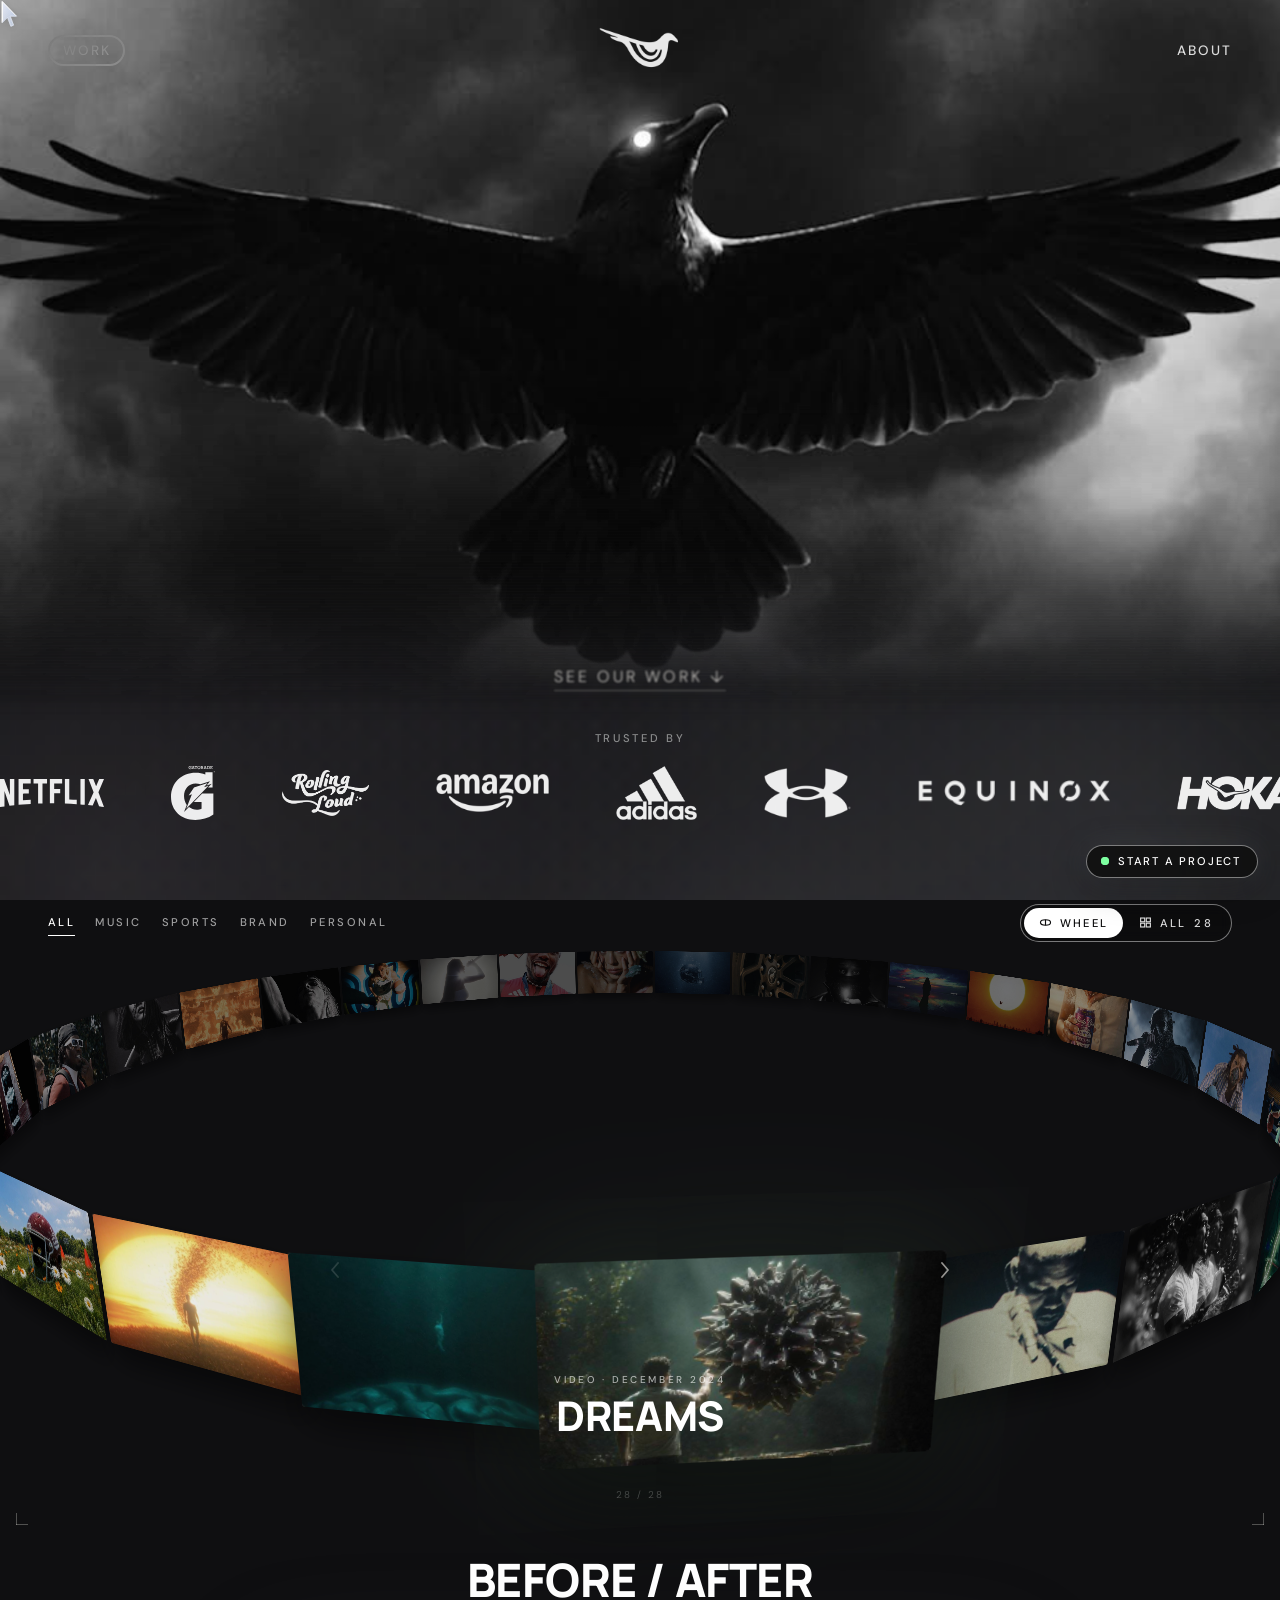
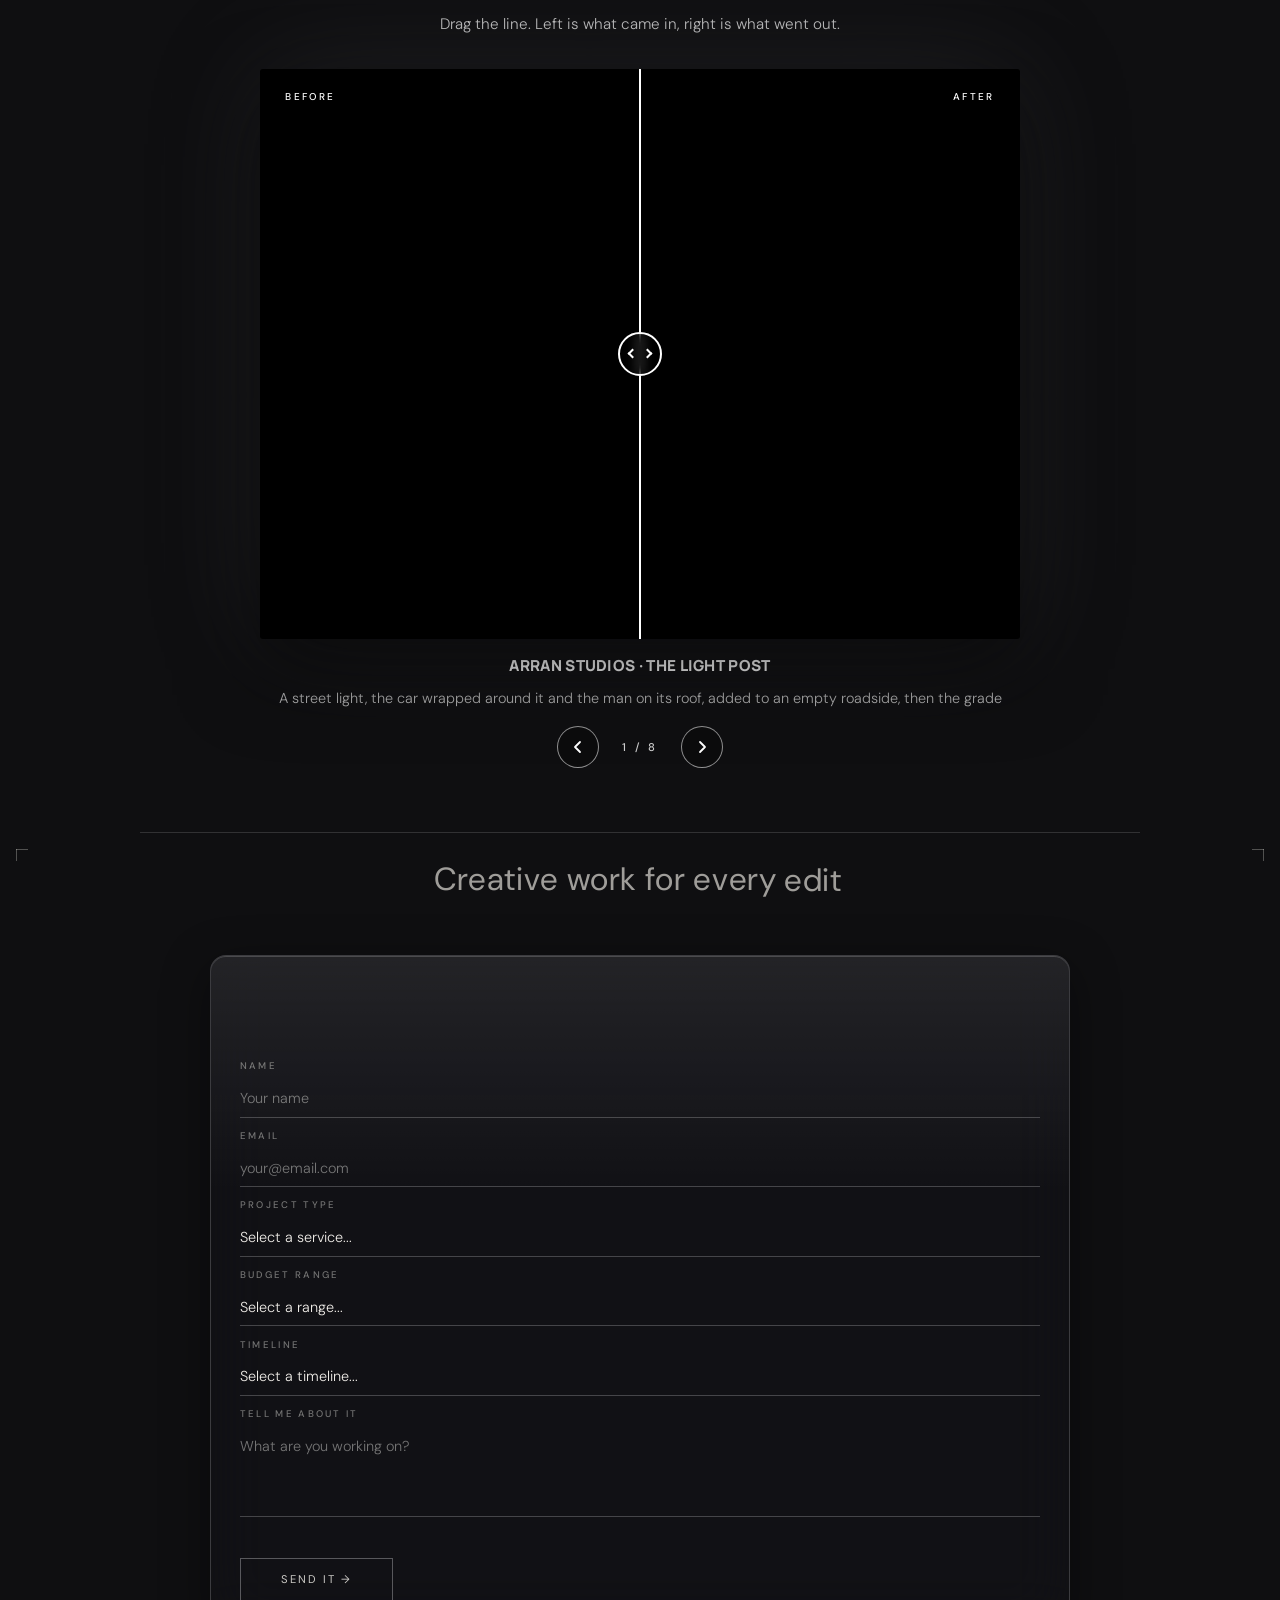
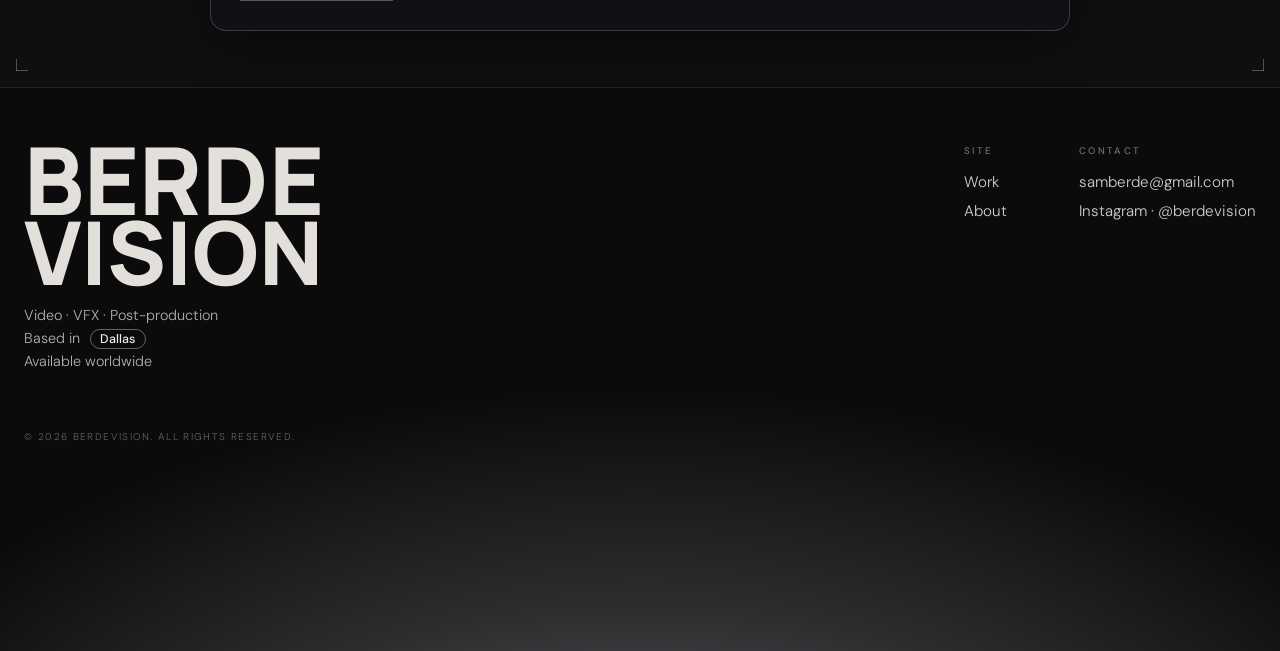
==== preview/index.html @ 1e1564f4 "Preview: wheel arrows only placed once the front film is at rest Co-Authored-By: Claude Fable 5.2 <n" ====
<!DOCTYPE html>
<html lang="en">
<head>
<meta name="robots" content="noindex, nofollow">
<meta charset="UTF-8">
<meta name="viewport" content="width=device-width, initial-scale=1.0, viewport-fit=cover">
<meta name="theme-color" content="#0f0f11">
<meta name="color-scheme" content="dark">
<title>Berdevision</title>
<meta name="description" content="Berdevision is a creative studio specializing in video, VFX, and post-production. Commercials, live events, and AI-driven creative — based in Dallas, available worldwide.">
<link rel="icon" type="image/png" href="favicon-v2.png">
<link rel="apple-touch-icon" href="favicon-v2.png">
<!-- Social share card -->
<meta property="og:type" content="website">
<meta property="og:title" content="Berdevision — Vision, Elevated.">
<meta property="og:description" content="Video, VFX, and post-production studio. Commercials, live events, and AI-driven creative.">
<meta property="og:url" content="https://samberde08.github.io/berdevision/">
<meta property="og:image" content="https://berdevision.com/preview/og-image-v2.jpg">
<meta name="twitter:card" content="summary_large_image">
<meta name="twitter:title" content="Berdevision — Vision, Elevated.">
<meta name="twitter:description" content="Video, VFX, and post-production studio.">
<meta name="twitter:image" content="https://berdevision.com/preview/og-image-v2.jpg">
<link href="https://fonts.googleapis.com/css2?family=Cormorant+Garamond:ital,wght@0,300;0,400;0,600;1,300;1,400;1,600&family=Cormorant:ital,wght@1,300;1,400&family=DM+Sans:wght@300;400;500&family=Bebas+Neue&family=Manrope:wght@600;700;800&display=swap" rel="stylesheet">
<style>
*, *::before, *::after { box-sizing: border-box; margin: 0; padding: 0; cursor: none !important; }
a, button, input, select, textarea, label, [role="button"], [tabindex] { cursor: none !important; }

:root {
  --ink: #eceae4;
  --paper: #0d0b08;
  --mid: #6a6a6a;
  --dim: rgba(12,12,12,0.1);
  --dim2: rgba(12,12,12,0.05);
  --glass-bg: rgba(255,255,255,0.45);
  --glass-border: rgba(255,255,255,0.7);
  --glass-blur: blur(20px) saturate(180%);
}

html { scroll-behavior: smooth; cursor: none !important; background: #eceae4; }
body { position: relative; }

body {
  background: transparent;
  color: var(--paper);
  font-family: 'DM Sans', sans-serif;
  font-weight: 300;
  cursor: none !important;
}

nav { overflow: hidden; }
.reel-wrap { overflow: hidden; }
#contact, #contact-about { overflow: hidden; }
.about-page { overflow: hidden; }
footer { overflow: hidden; }
#bg-canvas {
  position: absolute;
  top: 0; left: 0;
  width: 100%; height: auto;
  min-height: 100%;
  z-index: 0;
  pointer-events: none;
  object-fit: cover;
  object-position: center top;
  opacity: 0.22;
}


nav, .reel-wrap, .slogan-wrap, #work, #about, #contact, #contact-about, footer {
  position: relative;
  z-index: 1;
}

/* SHINY GLASS GLOSS
   A bright, visible specular highlight that moves with scroll + mouse */
.gloss {
  position: relative;
  isolation: isolate;
}
.gloss::after {
  content: '';
  position: absolute;
  inset: 0;
  background: radial-gradient(
    ellipse 55% 40% at var(--gloss-x, 30%) var(--gloss-y, 0%),
    rgba(255,255,255,0.55) 0%,
    rgba(255,255,255,0.2) 30%,
    rgba(255,255,255,0) 65%
  );
  pointer-events: none;
  z-index: 4;
  border-radius: inherit;
}

/* Sharp top-edge specular on all glass panels */
.glass-shine {
  position: relative;
  overflow: hidden;
}
.glass-shine::before {
  content: '';
  position: absolute;
  top: 0; left: -100%; right: -100%;
  height: 2px;
  background: linear-gradient(
    90deg,
    transparent 0%,
    rgba(255,255,255,0.9) var(--shine-x, 30%),
    rgba(255,255,255,1) calc(var(--shine-x, 30%) + 8%),
    rgba(255,255,255,0.9) calc(var(--shine-x, 30%) + 16%),
    transparent 100%
  );
  pointer-events: none;
  z-index: 5;
  transition: background 0.05s;
}


   Creates a bright specular highlight at the top of any glass element,
   simulating light catching the surface */
.glass-reflect {
  position: relative;
  overflow: hidden;
}
.glass-reflect::before {
  content: '';
  position: absolute;
  top: 0; left: 0; right: 0;
  height: 40%;
  background: linear-gradient(
    to bottom,
    rgba(255,255,255,0.22) 0%,
    rgba(255,255,255,0.06) 60%,
    rgba(255,255,255,0) 100%
  );
  pointer-events: none;
  z-index: 2;
}
.glass-reflect::after {
  content: '';
  position: absolute;
  top: 0; left: 0; right: 0;
  height: 1px;
  background: rgba(255,255,255,0.9);
  pointer-events: none;
  z-index: 3;
}


/* GLASS ARROW CURSOR */
#glassCursor {
  position: fixed;
  top: 0; left: 0;
  pointer-events: none;
  z-index: 99999;
  will-change: transform;
  transition: opacity 0s;
}
#glassCursor svg {
  transition: transform 0.15s cubic-bezier(0.23,1,0.32,1);
}
#glassCursor.hovered svg {
  transform: scale(1.15);
}

/* FILM GRAIN */
.grain {
  position: fixed;
  inset: 0;
  width: 100%; height: 100%;
  pointer-events: none;
  z-index: 99997;
  opacity: 0.035;
  animation: grain 0.8s steps(1) infinite;
}
@keyframes grain {
  0%   { transform: translate(0, 0); }
  10%  { transform: translate(-2%, -3%); }
  20%  { transform: translate(3%, 1%); }
  30%  { transform: translate(-1%, 4%); }
  40%  { transform: translate(4%, -2%); }
  50%  { transform: translate(-3%, 3%); }
  60%  { transform: translate(2%, -4%); }
  70%  { transform: translate(-4%, 1%); }
  80%  { transform: translate(3%, 3%); }
  90%  { transform: translate(-2%, -1%); }
  100% { transform: translate(1%, 4%); }
}

/* CROP MARKS */
.crop-mark {
  position: absolute;
  width: 12px; height: 12px;
  pointer-events: none;
  z-index: 10;
}
.crop-mark::before, .crop-mark::after {
  content: '';
  position: absolute;
  background: rgba(12,12,12,0.2);
}
.crop-mark::before { width: 1px; height: 100%; left: 0; top: 0; }
.crop-mark::after { width: 100%; height: 1px; left: 0; top: 0; }
.crop-mark.tl { top: 1rem; left: 1rem; }
.crop-mark.tr { top: 1rem; right: 1rem; transform: scaleX(-1); }
.crop-mark.bl { bottom: 1rem; left: 1rem; transform: scaleY(-1); }
.crop-mark.br { bottom: 1rem; right: 1rem; transform: scale(-1); }

/* NAV */
nav {
  position: fixed;
  top: 0; left: 0; right: 0;
  z-index: 100;
  display: flex;
  justify-content: space-between;
  align-items: center;
  padding: 0.8rem 3rem;
  padding-top: calc(0.8rem + env(safe-area-inset-top, 0px));
  background: transparent;
}
/* progressive frost under the floating nav: content blurs as it nears the top */
.top-frost {
  position: fixed;
  top: 0; left: 0; right: 0;
  height: calc(210px + env(safe-area-inset-top, 0px));
  z-index: 90;
  pointer-events: none;
  backdrop-filter: blur(7px);
  -webkit-backdrop-filter: blur(7px);
  -webkit-mask-image: linear-gradient(to bottom, black 0%, rgba(0,0,0,0.6) 28%, transparent 52%);
  mask-image: linear-gradient(to bottom, black 0%, rgba(0,0,0,0.6) 28%, transparent 52%);
  opacity: 0;
}
/* progressive blur steps: each weaker layer takes over where the last fades,
   so the frost terminates at a near-invisible blur instead of a hard seam */
.top-frost::before,
.top-frost::after {
  content: '';
  position: absolute;
  inset: 0;
  pointer-events: none;
}
.top-frost::before {
  backdrop-filter: blur(3.5px);
  -webkit-backdrop-filter: blur(3.5px);
  -webkit-mask-image: linear-gradient(to bottom, transparent 22%, black 42%, rgba(0,0,0,0.6) 58%, transparent 78%);
  mask-image: linear-gradient(to bottom, transparent 22%, black 42%, rgba(0,0,0,0.6) 58%, transparent 78%);
}
.top-frost::after {
  backdrop-filter: blur(1.5px);
  -webkit-backdrop-filter: blur(1.5px);
  -webkit-mask-image: linear-gradient(to bottom, transparent 55%, black 74%, rgba(0,0,0,0.4) 88%, transparent 100%);
  mask-image: linear-gradient(to bottom, transparent 55%, black 74%, rgba(0,0,0,0.4) 88%, transparent 100%);
}
/* floating nav in difference mode: always the opposite of what's beneath */
nav { mix-blend-mode: difference; }
nav .nav-links a { color: #fff; }
nav .nav-links a:hover { color: rgba(255,255,255,0.65); }
nav .nav-links a.nav-active { color: #fff; border-color: rgba(255,255,255,0.85); }
nav .nav-logo-img { filter: invert(1) !important; }
.nav-logo {
  display: flex;
  align-items: center;
  text-decoration: none;
  position: relative;
  z-index: 1;
}
.nav-logo-img {
  width: 110px;
  height: auto;
  display: block;
  opacity: 1;
  mix-blend-mode: normal;
  filter: none;
  transition: opacity 0.2s;
}
.nav-logo:hover .nav-logo-img {
  opacity: 0.7;
  filter: none;
}
.nav-links {
  display: flex; gap: 2.5rem; list-style: none;
}
.nav-links a {
  font-size: 0.85rem;
  font-weight: 500;
  letter-spacing: 0.14em;
  text-transform: uppercase;
  color: rgba(12,12,12,1);
  text-decoration: none;
  transition: color 0.2s;
}
.nav-links a:hover { color: rgba(12,12,12,0.6); }

/* REEL — always dark, it's a video player */
.reel-wrap {
  position: relative;
  width: 100%;
  aspect-ratio: 16 / 9;
  background: transparent;
  overflow: hidden;
}
/* the footage itself dissolves at its bottom edge — no black band */
.reel-video { pointer-events: none; }
.reel-video::-webkit-media-controls,
.reel-video::-webkit-media-controls-start-playback-button {
  display: none !important;
  -webkit-appearance: none;
}
.reel-vimeo,
.reel-video,
.reel-placeholder {
  -webkit-mask-image: linear-gradient(to bottom, black 0%, black 74%, transparent 100%);
  mask-image: linear-gradient(to bottom, black 0%, black 74%, transparent 100%);
}
.reel-placeholder {
  position: absolute; inset: 0;
  background: #0a0a0a;
  display: flex; align-items: center; justify-content: center;
}
.reel-placeholder::before {
  content: '';
  position: absolute; inset: 0;
  background: repeating-linear-gradient(
    0deg, transparent, transparent 2px,
    rgba(255,255,255,0.018) 2px, rgba(255,255,255,0.018) 3px
  );
  pointer-events: none;
}
.reel-inner {
  display: none; /* wordmark occupies the reel center now */
}
.reel-icon {
  width: 68px; height: 68px;
  border: 1px solid rgba(240,237,232,0.2);
  border-radius: 50%;
  display: flex; align-items: center; justify-content: center;
  animation: breathe 3s ease-in-out infinite;
}
@keyframes breathe {
  0%, 100% { transform: scale(1); border-color: rgba(240,237,232,0.15); }
  50% { transform: scale(1.06); border-color: rgba(240,237,232,0.5); }
}
.reel-hint {
  font-size: 0.65rem;
  letter-spacing: 0.22em;
  text-transform: uppercase;
  color: rgba(240,237,232,0.25);
}
.reel-video {
  position: absolute; inset: 0;
  width: 100%; height: 100%;
  object-fit: cover; display: block;
}
.reel-vimeo {
  position: absolute; inset: 0;
  width: 100%; height: 100%;
  overflow: hidden;
  pointer-events: none;
}
.reel-vimeo iframe {
  position: absolute;
  top: 50%; left: 50%;
  width: 100%; height: 100%;
  transform: translate(-50%, -50%);
  border: none;
}
.reel-bar {
  position: absolute;
  bottom: 0; left: 0; right: 0;
  padding: 2rem 3rem;
  background: none;
  display: flex;
  justify-content: space-between;
  align-items: flex-end;
  z-index: 3;
}
.reel-name {
  font-family: 'Bebas Neue', sans-serif;
  font-size: 3rem;
  letter-spacing: 0.08em;
  line-height: 1;
  color: #f0ede8;
}
.reel-tagline {
  font-size: 0.65rem;
  letter-spacing: 0.18em;
  text-transform: uppercase;
  color: rgba(240,237,232,0.45);
  margin-top: 0.4rem;
}
.reel-center {
  position: absolute;
  inset: 0;
  z-index: 3;
  display: flex;
  flex-direction: column;
  align-items: center;
  justify-content: center;
  gap: 1.2rem;
  text-align: center;
  pointer-events: none;
  padding: 0 1rem;
}
.reel-wordmark {
  font-family: 'Manrope', sans-serif;
  font-weight: 800;
  text-transform: uppercase;
  font-size: clamp(3.2rem, 9.5vw, 8rem);
  letter-spacing: 0.04em;
  line-height: 1;
  color: #f0ede8;
  text-shadow: 0 2px 32px rgba(0,0,0,0.35);
  transform: scaleY(1.12);
  transform-origin: 50% 100%;
}
.reel-slogan {
  font-family: 'DM Sans', sans-serif;
  font-weight: 400;
  text-transform: uppercase;
  font-size: clamp(1.05rem, 1.9vw, 1.6rem);
  letter-spacing: 0.3em;
  line-height: 1;
  color: rgba(244,242,238,0.97);
  text-shadow: 0 1px 3px rgba(0,0,0,0.4);
}
.reel-cta {
  position: absolute;
  left: 0; right: 0;
  bottom: 1.8rem;
  z-index: 4;
  display: flex;
  justify-content: center;
  mix-blend-mode: difference;
}
.btn-reel {
  display: inline-block;
  font-size: 1rem;
  letter-spacing: 0.2em;
  text-transform: uppercase;
  color: #f0ede8;
  text-decoration: none;
  border-bottom: 1px solid rgba(240,237,232,0.4);
  padding-bottom: 3px;
  transition: border-color 0.2s, opacity 0.2s;
  opacity: 0.7;
}
.btn-reel:hover { opacity: 1; border-color: #f0ede8; }
.reel-mute {
  background: transparent;
  border: 1px solid rgba(240,237,232,0.2);
  color: rgba(240,237,232,0.45);
  font-size: 0.62rem;
  letter-spacing: 0.14em;
  text-transform: uppercase;
  font-family: 'DM Sans', sans-serif;
  padding: 0.4rem 0.9rem;
  cursor: none;
  transition: all 0.2s;
  display: none;
}
.reel-mute:hover { color: #f0ede8; border-color: rgba(240,237,232,0.6); }
.reel-mute.visible { display: block; }



/* SLOGAN */
.slogan-wrap {
  padding: 4rem 3rem 2rem;
  position: relative;
}
.slogan-location {
  margin-top: 1.2rem;
  font-size: 0.72rem;
  letter-spacing: 0.2em;
  text-transform: uppercase;
  color: rgba(12,12,12,0.35);
  display: flex;
  align-items: center;
  gap: 0.8rem;
}
.slogan-location::before {
  content: '';
  display: block;
  width: 24px; height: 1px;
  background: rgba(12,12,12,0.2);
}

/* LETTER LIFT */
.slogan-headline {
  font-family: 'Bebas Neue', sans-serif;
  font-size: clamp(3.5rem, 7vw, 6rem);
  letter-spacing: 0.04em;
  line-height: 1;
  color: var(--paper);
  margin-bottom: 1.2rem;
  perspective: 600px;
  transform-style: preserve-3d;
  display: block;
}
.slogan-headline .letter {
  display: inline-block;
  transition: transform 0.15s cubic-bezier(0.23,1,0.32,1), color 0.15s;
  transform-origin: center bottom;
  will-change: transform;
}
.slogan-headline .letter.space {
  display: inline-block;
  width: 0.3em;
}
.slogan-sub {
  font-size: clamp(1.4rem, 2.5vw, 2rem);
  font-family: 'DM Sans', sans-serif;
  font-weight: 400;
  font-style: normal;
  letter-spacing: 0.02em;
  color: rgba(12,12,12,0.5);
  line-height: 1.4;
}
.slogan-static { white-space: nowrap; }
.slogan-cycling-wrap {
  display: inline-block;
  overflow: hidden;
  position: relative;
  vertical-align: middle;
  min-width: 7ch;
  transition: min-width 0.3s ease;
  height: 1em;
  margin-bottom: 0.18em;
}
.slogan-word {
  display: block;
  position: absolute;
  bottom: 0; left: 0;
  opacity: 0;
  transform: translateY(40%);
  transition: opacity 0.3s ease, transform 0.3s ease;
  white-space: nowrap;
  font-weight: 400;
  color: rgba(12,12,12,0.5);
  line-height: 1;
  font-size: inherit;
}
.slogan-word.active {
  opacity: 1;
  transform: translateY(0);
}
.slogan-word.exit {
  opacity: 0;
  transform: translateY(-40%);
}
.slogan-word.final {
  font-weight: 500;
  color: var(--paper);
  letter-spacing: 0.08em;
}

/* WORK SLIDER */
.work-grid-wrap {
  position: relative;
  padding: 0;
  overflow: clip;
  overflow-clip-margin: 0;
}
.work-side-arrow {
  position: absolute;
  top: 40%;
  transform: translateY(-50%);
  width: 34px; height: 34px;
  border-radius: 50%;
  background: rgba(255,255,255,0.3);
  backdrop-filter: blur(12px);
  -webkit-backdrop-filter: blur(12px);
  border: 1px solid rgba(255,255,255,0.75);
  color: rgba(12,12,12,0.65);
  display: flex; align-items: center; justify-content: center;
  z-index: 10;
  transition: background 0.2s, opacity 0.2s, transform 0.2s;
  box-shadow: 0 4px 16px rgba(12,12,12,0.08);
  cursor: none;
}
.work-side-arrow:hover {
  background: rgba(255,255,255,0.65);
  color: rgba(12,12,12,0.9);
  transform: translateY(-50%) scale(1.08);
}
.work-side-arrow:disabled { opacity: 0.15; pointer-events: none; }
.work-side-prev { left: 0; }
.work-side-next { right: 0; }
.work-nav-counter {
  text-align: center;
  margin-top: 1rem;
  font-family: 'DM Sans', sans-serif;
  font-size: 0.62rem;
  letter-spacing: 0.12em;
  color: rgba(12,12,12,0.3);
}

.work-page { display: none !important; }
.work-page.active-page { display: grid !important; }
.work-page.slide-in-right {
  animation: fadeIn 0.3s ease forwards;
}
.work-page.slide-out-left {
  animation: fadeOut 0.3s ease forwards;
}
.work-page.slide-in-left {
  animation: fadeIn 0.3s ease forwards;
}
.work-page.slide-out-right {
  animation: fadeOut 0.3s ease forwards;
}
@keyframes fadeIn {
  from { opacity: 0; }
  to   { opacity: 1; }
}
@keyframes fadeOut {
  from { opacity: 1; }
  to   { opacity: 0; display: none; }
}
.work-nav { display: flex; align-items: center; gap: 0.5rem; }
.work-nav-btn {
  width: 32px; height: 32px;
  border-radius: 50%;
  background: rgba(255,255,255,0.3);
  backdrop-filter: blur(8px);
  border: 1px solid rgba(255,255,255,0.7);
  color: rgba(12,12,12,0.6);
  display: flex; align-items: center; justify-content: center;
  transition: background 0.2s, opacity 0.2s;
  cursor: none;
}
.work-nav-btn:hover { background: rgba(255,255,255,0.6); color: rgba(12,12,12,0.9); }
.work-nav-btn:disabled { opacity: 0.2; pointer-events: none; }
.work-nav-counter {
  font-family: 'DM Sans', sans-serif;
  font-size: 0.62rem;
  letter-spacing: 0.1em;
  color: rgba(12,12,12,0.35);
  min-width: 2.5rem;
  text-align: center;
}
.work-slider-wrap {
  position: relative;
}
.work-slider {
  display: flex;
  gap: 1rem;
  overflow-x: scroll;
  -webkit-overflow-scrolling: touch;
  scrollbar-width: none;
  padding-bottom: 0.5rem;
  cursor: grab;
  scroll-behavior: smooth;
}
.work-slider:active { cursor: grabbing; }
.work-slider::-webkit-scrollbar { display: none; }
.work-slider .work-item {
  flex: 0 0 30%;
  min-width: 280px;
  aspect-ratio: 16/9;
  cursor: none;
}
.slider-arrow { display: none; }
.slider-counter {
  margin-top: 0.8rem;
  text-align: right;
  padding-right: 0.5rem;
  font-family: 'DM Sans', sans-serif;
  font-size: 0.65rem;
  letter-spacing: 0.12em;
  color: rgba(12,12,12,0.35);
}

/* WORK */
#work {
  padding: 48px 0 2.5rem;
  position: relative;
}
#work > .crop-mark.tl, #work > .crop-mark.tr { display: none; }

.work-header { display: none; }
.work-label {
  display: flex;
  align-items: center;
  justify-content: center;
  gap: 1.2rem;
  font-family: 'DM Sans', sans-serif;
  font-weight: 400;
  letter-spacing: 0.22em;
  text-transform: uppercase;
  font-size: 1.35rem;
  color: rgba(12,12,12,0.75);
  margin: 1.8rem 0 2.4rem;
}
.about-body p.work-label {
  font-size: 1.35rem !important;
  font-weight: 400 !important;
  letter-spacing: 0.22em;
  color: rgba(12,12,12,0.75) !important;
  line-height: 1 !important;
  margin: 1.8rem 0 2.4rem !important;
}
.work-label::before,
.work-label::after {
  content: '';
  height: 1px;
  width: 56px;
  background: rgba(12,12,12,0.18);
}

.work-title {
  font-family: 'Manrope', sans-serif;
  font-weight: 700;
  text-transform: uppercase;
  font-size: clamp(2rem, 3vw, 2.5rem);
  letter-spacing: 0.06em;
  color: var(--paper);
  line-height: 1;
}

.work-filter { display: flex; gap: 0.4rem; flex-wrap: wrap; justify-content: flex-end; margin-bottom: 0; }

.section-eyebrow {
  font-size: 0.65rem;
  font-family: 'DM Sans', sans-serif;
  font-style: normal;
  letter-spacing: 0.22em;
  text-transform: uppercase;
  color: rgba(12,12,12,0.35);
  margin-bottom: 0.6rem;
  display: flex; align-items: center; gap: 1rem;
}
.section-eyebrow::before {
  content: '';
  display: block;
  width: 28px; height: 1px;
  background: rgba(12,12,12,0.2);
}

.section-title {
  font-family: 'Cormorant Garamond', serif;
  font-weight: 300;
  font-size: clamp(2.8rem, 5vw, 4.5rem);
  line-height: 1.05;
  letter-spacing: -0.01em;
  margin-bottom: 3rem;
}
.section-title em {
  font-style: italic;
  color: rgba(12,12,12,0.45);
}


.filter-btn {
  font-size: 0.65rem; letter-spacing: 0.14em; text-transform: uppercase;
  padding: 0.45rem 1.2rem;
  border: 1px solid rgba(255,255,255,0.7);
  background: rgba(255,255,255,0.25);
  backdrop-filter: blur(12px) saturate(160%);
  -webkit-backdrop-filter: blur(12px) saturate(160%);
  color: rgba(12,12,12,0.5);
  cursor: none;
  border-radius: 100px;
  transition: all 0.2s; font-family: 'DM Sans', sans-serif;
  box-shadow:
    0 2px 8px rgba(12,12,12,0.06),
    inset 0 1px 0 rgba(255,255,255,0.95),
    inset 0 -1px 0 rgba(255,255,255,0.2);
  position: relative;
  overflow: hidden;
}
.filter-btn::before {
  content: '';
  position: absolute;
  top: 0; left: 0; right: 0;
  height: 50%;
  background: linear-gradient(to bottom, rgba(255,255,255,0.3), rgba(255,255,255,0));
  border-radius: 100px 100px 0 0;
  pointer-events: none;
}
.filter-btn:hover {
  background: rgba(255,255,255,0.45);
  border-color: rgba(255,255,255,0.9);
  color: rgba(12,12,12,0.8);
  box-shadow:
    0 4px 12px rgba(12,12,12,0.08),
    inset 0 1px 0 rgba(255,255,255,1),
    inset 0 -1px 0 rgba(255,255,255,0.3);
}
.filter-btn.active {
  background: rgba(255,255,255,0.15);
  border: 2px solid rgba(12,12,12,0.7);
  color: rgba(12,12,12,0.9);
  box-shadow: none;
}
.filter-btn:focus-visible { outline: 1px solid rgba(12,12,12,0.3); outline-offset: 2px; }

.work-grid-wrap {
  position: relative;
  padding: 0;
}
.work-grid {
  display: grid;
  grid-template-columns: repeat(3, 1fr);
  gap: 0.4rem;
}
.work-grid::-webkit-scrollbar { display: none; }
/* continuous filmstrip: the classic two-row grid, scrolling sideways */
.work-strip {
  display: grid;
  grid-template-rows: 1fr 1fr;
  grid-auto-flow: column;
  grid-auto-columns: calc((100% - 1.2rem) / 4);
  gap: 0.4rem;
  overflow-x: auto;
  scroll-snap-type: x mandatory;
  scrollbar-width: none;
  -webkit-overflow-scrolling: touch;
  /* generous padding: glows paint to the viewport edges, tiles rest inset */
  padding: 240px 108px 240px;
  margin: -240px -60px -206px;
  scroll-padding: 0 108px;
}
.work-strip::-webkit-scrollbar { display: none; }
.work-strip .work-item {
  aspect-ratio: 1 / 1;
  scroll-snap-align: start;
}
@media (max-width: 768px) {
  .work-strip { scroll-snap-type: none; }  /* free momentum scroll on touch */
  .work-overlay { padding: 0.8rem; }
  .work-tag { font-size: 0.48rem; margin-bottom: 0.18rem; }
  .work-name { font-size: 0.88rem; line-height: 1.15; }
  .work-subtitle { display: none; }
  .top-frost::before, .top-frost::after { display: none; }
  .top-frost {
    backdrop-filter: blur(5px);
    -webkit-backdrop-filter: blur(5px);
    -webkit-mask-image: linear-gradient(to bottom, black 0%, rgba(0,0,0,0.7) 30%, rgba(0,0,0,0.3) 60%, transparent 90%);
    mask-image: linear-gradient(to bottom, black 0%, rgba(0,0,0,0.7) 30%, rgba(0,0,0,0.3) 60%, transparent 90%);
  }
  .work-strip {
    grid-auto-columns: calc((100% - 0.4rem) / 2);
    padding: 60px 40px 60px;
    margin: -60px -20px -32px;
    scroll-padding: 0 40px;
  }
}
.work-item {
  position: relative; overflow: hidden;
  background: rgba(255,255,255,0.25);
  backdrop-filter: blur(12px) saturate(160%);
  -webkit-backdrop-filter: blur(12px) saturate(160%);
  box-shadow: 0 4px 16px rgba(12,12,12,0.07);
  transition: opacity 0.4s, transform 0.15s ease, box-shadow 0.15s ease;
  transform-style: preserve-3d;
  will-change: transform;
  aspect-ratio: 1 / 1;
  cursor: none;
}
.work-item::before {
  display: none;
}
.work-item::after {
  content: '';
  position: absolute;
  inset: 0;
  background: radial-gradient(
    ellipse 50% 50% at var(--gloss-x, 50%) var(--gloss-y, 50%),
    rgba(255,255,255,0.28) 0%,
    rgba(255,255,255,0.08) 40%,
    transparent 70%
  );
  pointer-events: none;
  z-index: 2;
  opacity: 0;
  transition: opacity 0.3s;
}
.work-item:hover::after { opacity: 1; }


.thumb-placeholder {
  width: 100%; aspect-ratio: 16/9;
  display: flex; align-items: center; justify-content: center;
  transition: transform 0.7s cubic-bezier(0.23,1,0.32,1);
}
.work-item:hover .thumb-placeholder { transform: scale(1.05); }
.thumb-a { background: rgba(232,229,224,0.3); }
.thumb-b { background: rgba(234,234,234,0.3); }
.thumb-c { background: rgba(229,226,221,0.3); }
.thumb-d { background: rgba(232,232,232,0.3); }
.thumb-e { background: rgba(235,235,235,0.3); }

.thumb-num {
  font-family: 'Cormorant Garamond', serif;
  font-size: 4rem;
  font-weight: 300;
  color: rgba(12,12,12,0.06);
  letter-spacing: -0.02em;
  user-select: none;
  transition: color 0.4s;
}
.work-item:hover .thumb-num { color: rgba(12,12,12,0.1); }

.work-overlay {
  position: absolute; inset: 0;
  overflow: hidden;
  border-radius: inherit;
  background: linear-gradient(to top, rgba(0,0,0,0.65) 0%, rgba(0,0,0,0.15) 50%, transparent 100%);
  padding: 1.4rem;
  display: flex; flex-direction: column; justify-content: flex-end;
  opacity: 0;
  transition: opacity 0.4s;
  z-index: 2;
}
.work-item:hover .work-overlay { opacity: 1; }
.work-item:hover { z-index: 3; }
.work-tag {
  font-size: 0.6rem; letter-spacing: 0.18em; text-transform: uppercase;
  color: rgba(255,255,255,0.85); margin-bottom: 0.3rem;
  text-shadow: 0 1px 4px rgba(0,0,0,0.5);
}
.work-name {
  font-family: 'Cormorant Garamond', serif;
  font-size: 1.6rem; font-weight: 300;
  letter-spacing: 0.02em; line-height: 1.1;
  color: #fff;
  text-shadow: 0 2px 8px rgba(0,0,0,0.6);
}
.work-subtitle {
  font-size: 0.6rem; letter-spacing: 0.12em; text-transform: uppercase;
  color: rgba(255,255,255,0.6);
  margin-top: 0.3rem;
  text-shadow: 0 1px 4px rgba(0,0,0,0.5);
}

/* ABOUT */
#about {
  padding: 6rem 3rem;
  position: relative;
}

.about-grid {
  display: grid;
  grid-template-columns: 1fr 1.6fr;
  gap: 6rem;
  align-items: start;
  position: relative;
}
.about-portrait {
  position: relative;
  aspect-ratio: 3/4;
  background: rgba(255,255,255,0.15);
  backdrop-filter: blur(16px) saturate(160%);
  -webkit-backdrop-filter: blur(16px) saturate(160%);
  border: 1px solid rgba(255,255,255,0.7);
  box-shadow:
    0 8px 32px rgba(12,12,12,0.06),
    inset 0 1px 0 rgba(255,255,255,1),
    inset 0 -1px 0 rgba(255,255,255,0.15);
  overflow: hidden;
}
.about-portrait::before {
  content: '';
  position: absolute;
  top: 0; left: 0; right: 0;
  height: 30%;
  background: linear-gradient(to bottom, rgba(255,255,255,0.2), rgba(255,255,255,0));
  pointer-events: none;
  z-index: 1;
}
.portrait-inner {
  width: 100%; height: 100%;
  display: flex; align-items: center; justify-content: center;
}
.portrait-lines {
  position: absolute; inset: 0;
  background: repeating-linear-gradient(
    -45deg,
    transparent, transparent 40px,
    rgba(12,12,12,0.04) 40px, rgba(12,12,12,0.04) 41px
  );
}
.portrait-label {
  position: absolute; bottom: 1.2rem; left: 1.2rem;
  font-size: 0.58rem; letter-spacing: 0.16em; text-transform: uppercase;
  color: rgba(12,12,12,0.3);
}
.portrait-corner {
  position: absolute;
  width: 20px; height: 20px;
}
.portrait-corner.tl { top: 1rem; left: 1rem; border-top: 1px solid rgba(12,12,12,0.2); border-left: 1px solid rgba(12,12,12,0.2); }
.portrait-corner.br { bottom: 1rem; right: 1rem; border-bottom: 1px solid rgba(12,12,12,0.2); border-right: 1px solid rgba(12,12,12,0.2); }

.about-body { padding-top: 0.5rem; }
.about-body p {
  font-size: 1rem;
  font-family: 'DM Sans', sans-serif;
  font-weight: 300;
  line-height: 1.85;
  color: rgba(12,12,12,0.6);
  margin-bottom: 1.2rem;
}
.about-body p strong { color: var(--paper); font-weight: 500; }

.about-pull {
  font-family: 'Cormorant Garamond', serif;
  font-style: italic;
  font-size: 1.9rem;
  font-weight: 300;
  line-height: 1.45;
  color: rgba(12,12,12,0.65);
  border-left: 1px solid rgba(12,12,12,0.12);
  padding-left: 1.5rem;
  margin: 2.5rem 0;
}

.skills-row { display: flex; flex-wrap: wrap; gap: 0.4rem; margin-top: 2rem; }
.skill-tag {
  font-size: 0.62rem; letter-spacing: 0.1em; text-transform: uppercase;
  padding: 0.35rem 0.9rem;
  border: 1px solid rgba(255,255,255,0.7);
  background: rgba(255,255,255,0.25);
  backdrop-filter: blur(10px) saturate(150%);
  -webkit-backdrop-filter: blur(10px) saturate(150%);
  border-radius: 100px;
  color: rgba(12,12,12,0.5);
  box-shadow:
    0 2px 6px rgba(12,12,12,0.05),
    inset 0 1px 0 rgba(255,255,255,0.95),
    inset 0 -1px 0 rgba(255,255,255,0.15);
  transition: all 0.2s;
  position: relative;
  overflow: hidden;
}
.skill-tag::before {
  content: '';
  position: absolute;
  top: 0; left: 0; right: 0;
  height: 50%;
  background: linear-gradient(to bottom, rgba(255,255,255,0.28), rgba(255,255,255,0));
  border-radius: 100px 100px 0 0;
  pointer-events: none;
}
.skill-tag:hover {
  color: rgba(12,12,12,0.8);
  background: rgba(255,255,255,0.45);
  border-color: rgba(255,255,255,0.9);
  box-shadow:
    0 4px 12px rgba(12,12,12,0.07),
    inset 0 1px 0 rgba(255,255,255,1),
    inset 0 -1px 0 rgba(255,255,255,0.25);
}

/* CONTACT */
#contact, #contact-about {
  padding: 1.5rem 3rem 3.5rem;
  background: transparent;
  position: relative;
}
.contact-grid { display: grid; grid-template-columns: 1fr; gap: 2.5rem; align-items: start; }

.contact-form-glass {
  background: rgba(255,255,255,0.25);
  backdrop-filter: blur(28px) saturate(200%);
  -webkit-backdrop-filter: blur(28px) saturate(200%);
  border: 1px solid rgba(255,255,255,0.75);
  border-radius: 16px;
  padding: 1.8rem;
  box-shadow:
    0 12px 48px rgba(12,12,12,0.08),
    0 2px 8px rgba(12,12,12,0.04),
    inset 0 1px 0 rgba(255,255,255,1),
    inset 0 -1px 0 rgba(255,255,255,0.2);
  position: relative;
  overflow: hidden;
}
.contact-form-glass::before {
  content: '';
  position: absolute;
  top: 0; left: 0; right: 0;
  height: 35%;
  background: linear-gradient(to bottom, rgba(255,255,255,0.2) 0%, rgba(255,255,255,0) 100%);
  border-radius: 16px 16px 0 0;
  pointer-events: none;
}

.contact-big {
  font-family: 'Manrope', sans-serif;
  font-weight: 700;
  text-transform: uppercase;
  letter-spacing: 0.06em;
  font-size: clamp(1.5rem, 2.5vw, 2rem);
  line-height: 1.15;
  margin-bottom: 1.2rem;
  color: var(--paper);
}
.contact-big em {
  font-style: italic;
  font-family: 'Cormorant Garamond', serif;
  color: rgba(12,12,12,0.4);
}

.contact-links { display: flex; flex-direction: column; gap: 0.85rem; }
.contact-links a {
  font-size: 1rem; color: rgba(12,12,12,0.4); text-decoration: none;
  letter-spacing: 0.08em;
  display: flex; align-items: center; gap: 0.75rem;
  transition: color 0.2s; width: fit-content;
  position: relative;
}
.contact-links a::after {
  content: '';
  position: absolute; bottom: -2px; left: 0; right: 0;
  height: 1px; background: var(--paper);
  transform: scaleX(0); transform-origin: left;
  transition: transform 0.3s cubic-bezier(0.23,1,0.32,1);
}
.contact-links a:hover { color: var(--paper); }
.contact-links a:hover::after { transform: scaleX(1); }

.form-group { margin-bottom: 0.7rem; }
.form-label {
  display: block; font-size: 0.6rem; letter-spacing: 0.16em; text-transform: uppercase;
  color: rgba(12,12,12,0.3); margin-bottom: 0.45rem;
}
.form-input, .form-textarea, .form-select {
  width: 100%; background: transparent;
  border: none; border-bottom: 1px solid rgba(12,12,12,0.18);
  color: var(--paper); padding: 0.6rem 0;
  font-size: 0.9rem; font-family: 'DM Sans', sans-serif; font-weight: 300;
  outline: none; transition: border-color 0.25s; appearance: none;
}
.form-input:focus, .form-textarea:focus, .form-select:focus {
  border-color: rgba(12,12,12,0.5);
}
.form-textarea { min-height: 90px; resize: none; }
.form-select { background: transparent; cursor: none; }
.form-select option { background: #e8e5e0; }
.form-submit {
  margin-top: 1.5rem;
  background: transparent;
  border: 1px solid rgba(12,12,12,0.25);
  color: rgba(12,12,12,0.7);
  padding: 0.85rem 2.5rem;
  font-size: 0.7rem; font-weight: 400; letter-spacing: 0.18em; text-transform: uppercase;
  font-family: 'DM Sans', sans-serif; cursor: none;
  transition: all 0.25s;
  position: relative; overflow: hidden;
}
.form-submit::before {
  content: '';
  position: absolute; inset: 0;
  background: var(--paper);
  transform: translateX(-100%);
  transition: transform 0.35s cubic-bezier(0.23,1,0.32,1);
  z-index: 0;
}
.form-submit:hover { color: var(--ink); border-color: var(--paper); }
.form-submit:hover::before { transform: translateX(0); }
.form-submit span { position: relative; z-index: 1; }

/* FOOTER */
footer {
  padding: 1.4rem 3rem;
  background: rgba(255,255,255,0.3);
  backdrop-filter: blur(20px) saturate(180%);
  -webkit-backdrop-filter: blur(20px) saturate(180%);
  border-top: 1px solid rgba(255,255,255,0.9);
  box-shadow: inset 0 1px 0 rgba(255,255,255,1);
  display: flex; justify-content: space-between; align-items: center;
}
.footer-logo {
  font-family: 'Bebas Neue', sans-serif;
  font-size: 0.95rem; letter-spacing: 0.1em;
  color: rgba(12,12,12,0.25);
}
footer p { font-size: 0.65rem; font-family: 'DM Sans', sans-serif; font-style: normal; letter-spacing: 0.1em; color: rgba(12,12,12,0.25); }

/* LIGHTBOX */
.lightbox {
  position: fixed; inset: 0;
  z-index: 9000;
  display: flex; align-items: center; justify-content: center;
  opacity: 0; pointer-events: none;
  transition: opacity 0.35s ease;
}
.lightbox.open {
  opacity: 1; pointer-events: all;
}
.lightbox-backdrop {
  position: absolute; inset: 0;
  background: rgba(8,8,8,0.88);
  backdrop-filter: blur(12px);
  -webkit-backdrop-filter: blur(12px);
  cursor: none;
}
.lightbox-inner {
  position: relative;
  width: 90vw;
  max-width: 1200px;
  z-index: 1;
}
.lightbox-close {
  position: absolute;
  top: -2.5rem; right: 0;
  background: transparent;
  border: none;
  color: rgba(240,237,232,0.6);
  font-size: 1.1rem;
  cursor: none;
  transition: color 0.2s;
  font-family: 'DM Sans', sans-serif;
  letter-spacing: 0.1em;
}
.lightbox-close:hover { color: #f0ede8; }
.lightbox-frame {
  position: relative;
  padding-bottom: 56.25%;
  height: 0;
  background: #000;
  border-radius: 4px;
  overflow: hidden;
  box-shadow: 0 32px 80px rgba(0,0,0,0.5);
}
.lightbox-frame iframe {
  position: absolute; inset: 0;
  width: 100%; height: 100%;
  border: none;
}

/* PAGE ROUTER */
.page { display: none; }
.page.active { display: block; }

/* SERVICES */
.services-grid {
  display: grid;
  grid-template-columns: 1fr 1fr;
  gap: 0;
  border-top: 1px solid rgba(12,12,12,0.08);
  margin-top: 0.5rem;
}
.service-item {
  display: flex;
  gap: 1rem;
  align-items: flex-start;
  padding: 1.4rem 1rem 1.4rem 0;
  border-bottom: 1px solid rgba(12,12,12,0.08);
}
.service-item:nth-child(odd) { padding-right: 2rem; border-right: 1px solid rgba(12,12,12,0.08); }
.service-item:nth-child(even) { padding-left: 2rem; }
.service-num {
  font-family: 'Cormorant Garamond', serif;
  font-size: 0.75rem;
  color: rgba(12,12,12,0.25);
  letter-spacing: 0.1em;
  padding-top: 3px;
  flex-shrink: 0;
}
.service-title {
  font-family: 'DM Sans', sans-serif;
  font-size: 0.85rem;
  font-weight: 500;
  color: #1a1a1a;
  letter-spacing: 0.02em;
  margin-bottom: 0.3rem;
}
.service-desc {
  font-family: 'DM Sans', sans-serif;
  font-size: 0.75rem;
  color: rgba(12,12,12,0.45);
  line-height: 1.6;
}

/* CLIENT LOGOS */
.client-logos-section {
  margin-top: 2.5rem;
  padding-top: 2rem;
  border-top: 1px solid rgba(12,12,12,0.08);
}
.client-logos-label {
  font-size: 0.62rem;
  letter-spacing: 0.18em;
  text-transform: uppercase;
  color: rgba(12,12,12,0.3);
  margin-bottom: 1.4rem;
}
.client-logos-grid {
  display: flex;
  flex-wrap: wrap;
  gap: 1.5rem;
  align-items: center;
}
.client-logo {
  height: 28px;
  width: auto;
  opacity: 0.3;
  filter: grayscale(1);
  transition: opacity 0.2s;
}
.client-logo:hover { opacity: 0.7; }
.client-logo-placeholder {
  height: 28px;
  padding: 0 1rem;
  background: rgba(255,255,255,0.3);
  backdrop-filter: blur(8px);
  border: 1px solid rgba(255,255,255,0.5);
  border-radius: 4px;
  display: flex;
  align-items: center;
  font-size: 0.6rem;
  letter-spacing: 0.12em;
  text-transform: uppercase;
  color: rgba(12,12,12,0.25);
}

/* ABOUT PAGE */
.about-page {
  min-height: 100vh;
  padding: 8rem 3rem 2.5rem;
  display: flex;
  justify-content: center;
}
.about-page-grid {
  display: grid;
  grid-template-columns: 1fr;
  gap: 6rem;
  align-items: start;
  max-width: 680px;
  width: 100%;
}
.about-page-eyebrow {
  font-size: 0.65rem;
  letter-spacing: 0.22em;
  text-transform: uppercase;
  color: rgba(12,12,12,0.35);
  margin-bottom: 1.8rem;
  display: block;
  text-align: center;
}
.about-page-eyebrow::before { display: none; }
.about-page-title {
  font-family: 'Bebas Neue', sans-serif;
  font-size: clamp(3rem, 6vw, 5rem);
  letter-spacing: 0.04em;
  line-height: 1;
  color: var(--paper);
  margin-bottom: 2.5rem;
}
.about-body p {
  font-size: 1rem !important;
  font-family: 'DM Sans', sans-serif !important;
  font-weight: 300 !important;
  line-height: 1.85 !important;
  color: rgba(12,12,12,0.85) !important;
  margin-bottom: 1.2rem !important;
  opacity: 1 !important;
  visibility: visible !important;
}
.about-body p strong { color: #0c0c0c !important; font-weight: 500 !important; }
.about-body p em { color: rgba(12,12,12,0.5) !important; }

/* Nav active state */
.nav-links a.nav-active {
  color: rgba(12,12,12,0.9);
  border: 2px solid rgba(12,12,12,0.7);
  border-radius: 100px;
  padding: 0.3rem 0.8rem;
}


.reveal {
  opacity: 0;
  transform: translateY(36px);
  transition: opacity 0.9s cubic-bezier(0.23,1,0.32,1),
              transform 0.9s cubic-bezier(0.23,1,0.32,1);
}
.reveal.visible { opacity: 1; transform: none; }
.reveal-delay-1 { transition-delay: 0.1s; }
.reveal-delay-2 { transition-delay: 0.2s; }
.reveal-delay-3 { transition-delay: 0.3s; }
.reveal-delay-4 { transition-delay: 0.45s; }

/* line-by-line text reveal */
.line-reveal { overflow: hidden; }
.line-reveal-inner {
  display: block;
  transform: translateY(100%);
  transition: transform 0.8s cubic-bezier(0.23,1,0.32,1);
}
.line-reveal.visible .line-reveal-inner { transform: translateY(0); }
.line-reveal.visible.reveal-delay-1 .line-reveal-inner { transition-delay: 0.1s; }
.line-reveal.visible.reveal-delay-2 .line-reveal-inner { transition-delay: 0.2s; }
.line-reveal.visible.reveal-delay-3 .line-reveal-inner { transition-delay: 0.3s; }







/* TILE GLOW — colors bleed outward from each tile */
.work-grid-wrap { overflow: visible !important; }
.work-grid { overflow: visible !important; }
.work-item { overflow: visible !important; transition: box-shadow 1.2s ease, transform 0.15s ease; position: relative; z-index: 1; }
.work-item img { border-radius: inherit; }

.contact-big-inform {
  display: block;
  color: rgba(12,12,12,0.45);
  font-size: 1.25rem;
  margin-bottom: 1.4rem;
}

/* contact: slogan above, CONTACT inside the card, links below (all viewports) */
.contact-grid > .reveal:first-child { display: contents; }
.contact-grid .slogan-sub { order: 1; text-align: center; margin-bottom: -0.9rem; }
.contact-grid > .reveal-delay-2 { order: 3; width: 100%; max-width: 860px; margin: 0 auto; }
.contact-grid .contact-links { order: 4; width: 100%; max-width: 860px; margin: 0.5rem auto 0; }

/* desktop: links spread evenly in a row under the card */
@media (min-width: 769px) {
  .contact-grid .contact-links {
    flex-direction: row;
    justify-content: space-between;
    align-items: center;
    margin-top: 1.25rem;
  }
}
.contact-grid > .reveal:first-child > .contact-big { display: none; }

/* ===== MOBILE ===== */
@media (max-width: 768px) {
  /* nav */
  nav { padding: 0.6rem 1.25rem; padding-top: calc(0.6rem + env(safe-area-inset-top, 0px)); }
  .nav-logo-img { width: 80px; }
  .nav-links { gap: 1.2rem; }

  /* hero reel */
  .reel-wrap { aspect-ratio: auto; min-height: 60vh; }
  .reel-bar { padding: 1.2rem 1.25rem; }
  .reel-name { font-size: 2rem; }
  .reel-slogan { font-size: 0.8rem; letter-spacing: 0.24em; }
  .reel-wordmark { font-size: 2.8rem; }
  .reel-cta { bottom: 1.2rem; }

  /* slogan */
  .slogan-wrap { padding: 3rem 1.25rem 1.5rem; }
  .slogan-static { white-space: normal; }
  .slogan-sub { font-size: 1.2rem; }

  /* work */
  #work { padding: 36px 0 2rem; }
  .work-grid-wrap { padding: 0; }
  .work-grid { grid-template-columns: repeat(2, 1fr); }

  /* about */
  #about { padding: 4rem 1.25rem; }
  .about-grid { grid-template-columns: 1fr; gap: 2.5rem; }
  .about-page { padding: 6rem 1.25rem 2rem; }
  .about-body { max-width: 100% !important; min-width: 0; }

  /* contact */
  #contact, #contact-about { padding: 1.25rem 1.25rem 3rem; }
  .clients-divider { margin-top: 1rem !important; }
  .contact-grid { gap: 2rem; }
  .contact-form-glass { padding: 1.4rem; }
  .form-input, .form-textarea, .form-select { font-size: 16px; padding: 0.75rem 0; }
  .form-submit { width: 100%; padding: 1rem 1.5rem; }

  footer { padding: 1.4rem 1.25rem; }
}

/* touch devices: restore native cursor, hide the glass cursor */
@media (hover: none), (pointer: coarse) {
  *, *::before, *::after,
  a, button, input, select, textarea, label, [role="button"], [tabindex],
  html, .form-select, .form-submit, .work-item {
    cursor: auto !important;
  }
  #glassCursor { display: none !important; }
  .work-item { transform: none !important; }
}


</style>
</head>
<body>
<img id="bg-canvas" src="../assets/im-01-e971dce3a5.jpg" alt="" aria-hidden="true">


<div id="glassCursor" style="position:fixed;top:0;left:0;pointer-events:none;z-index:99999;mix-blend-mode:hard-light;">
  <svg id="cursorSvg" width="24" height="30" viewBox="0 0 32 40" fill="none" xmlns="http://www.w3.org/2000/svg" style="display:block;filter:drop-shadow(0 4px 16px rgba(0,0,0,0.22)) drop-shadow(0 1px 3px rgba(0,0,0,0.15));">
    <defs>
      <!-- Frosted base gradient - opaque enough to read as solid glass -->
      <linearGradient id="g1" x1="0" y1="0" x2="1" y2="1">
        <stop offset="0%" stop-color="rgba(240,240,248,0.92)"/>
        <stop offset="45%" stop-color="rgba(220,228,245,0.78)"/>
        <stop offset="100%" stop-color="rgba(200,215,240,0.65)"/>
      </linearGradient>
      <!-- Top-left specular -->
      <linearGradient id="g2" x1="0" y1="0" x2="0.5" y2="1">
        <stop offset="0%" stop-color="rgba(255,255,255,1)"/>
        <stop offset="100%" stop-color="rgba(255,255,255,0)"/>
      </linearGradient>
      <!-- Right-side cool tint -->
      <linearGradient id="g3" x1="1" y1="0" x2="0" y2="1">
        <stop offset="0%" stop-color="rgba(180,205,255,0.5)"/>
        <stop offset="100%" stop-color="rgba(180,205,255,0)"/>
      </linearGradient>
      <!-- Rainbow diffraction -->
      <linearGradient id="rainbow" x1="0" y1="0" x2="0" y2="1">
        <stop offset="0%" stop-color="rgba(255,100,100,0.9)"/>
        <stop offset="25%" stop-color="rgba(255,220,60,0.9)"/>
        <stop offset="50%" stop-color="rgba(60,220,120,0.9)"/>
        <stop offset="75%" stop-color="rgba(60,150,255,0.9)"/>
        <stop offset="100%" stop-color="rgba(180,60,255,0.9)"/>
      </linearGradient>
      <filter id="innerGlow">
        <feGaussianBlur stdDeviation="0.8" result="blur"/>
        <feComposite in="SourceGraphic" in2="blur" operator="over"/>
      </filter>
    </defs>

    <!-- Frosted glass base — gives it body and opacity -->
    <path d="M3 2 L3 30 L10 23 L14.5 35 L18 33.5 L13.5 21.5 L22 21.5 Z"
      fill="url(#g1)"/>

    <!-- Cool blue-white refraction layer -->
    <path d="M3 2 L3 30 L10 23 L14.5 35 L18 33.5 L13.5 21.5 L22 21.5 Z"
      fill="url(#g3)"/>

    <!-- Outer border — bright white edge -->
    <path d="M3 2 L3 30 L10 23 L14.5 35 L18 33.5 L13.5 21.5 L22 21.5 Z"
      fill="none"
      stroke="rgba(255,255,255,0.95)"
      stroke-width="1"
      stroke-linejoin="round"/>

    <!-- Sharp left edge highlight -->
    <line x1="3" y1="2" x2="3" y2="30"
      stroke="rgba(255,255,255,1)"
      stroke-width="1.5"/>

    <!-- Sharp top-right edge -->
    <line x1="3.5" y1="2.5" x2="21" y2="21"
      stroke="rgba(255,255,255,0.8)"
      stroke-width="0.8"/>

    <!-- Rainbow diffraction streak along left edge -->
    <line x1="4.8" y1="4" x2="4.8" y2="22"
      stroke="url(#rainbow)"
      stroke-width="1.8"
      opacity="0.55"/>

    <!-- Bottom inner shadow for depth -->
    <path d="M3 30 L10 23 L14.5 35 L18 33.5 L13.5 21.5 L22 21.5"
      fill="none"
      stroke="rgba(150,170,210,0.3)"
      stroke-width="1.5"
      stroke-linejoin="round"/>
  </svg>
</div>

<nav>
  <a href="#" class="nav-logo"><img src="../assets/im-02-1f70df57dd.png" alt="Berdevision" class="nav-logo-img"></a>
  <ul class="nav-links">
    <li><a href="#" data-page="home" data-anchor="work" class="nav-active">Work</a></li>
    <li><a href="#" data-page="about">About</a></li>
  </ul>
</nav>

<!-- HOME PAGE -->
<div id="page-home" class="page active">

<!-- REEL -->
<div class="reel-wrap roto" style="position:relative;">
  <div class="crop-mark tl"></div>
  <div class="crop-mark tr"></div>
  <div class="crop-mark bl"></div>
  <div class="crop-mark br"></div>
  <div class="reel-placeholder" id="reelPlaceholder">
    <div class="reel-inner">
      <div class="reel-icon">
        <svg width="18" height="18" viewBox="0 0 18 18" fill="none">
          <polygon points="4,2 16,9 4,16" fill="rgba(12,12,12,0.6)"/>
        </svg>
      </div>
      <p class="reel-hint">Highlight reel — 1920 × 1080</p>
    </div>
  </div>
  <!--
    HIGHLIGHT REEL — paste your Vimeo video ID below (the number in the URL, e.g. vimeo.com/123456789)
    Set VIMEO_REEL_ID to your ID and uncomment the iframe block
  -->
  <video class="reel-video" id="reelVideo" muted autoplay loop playsinline webkit-playsinline preload="auto" disableremoteplayback></video>
  <script>(function(){
  // Instant start: a still of the first frame shows at once, a ~1 MB clip of the first 5 seconds starts playing, and the full reel takes over underneath as soon as enough of it has arrived.
  var v=document.getElementById("reelVideo"),w=v.parentNode;v.muted=true;v.defaultMuted=true;
  var tall=window.innerWidth<=768&&window.innerHeight>window.innerWidth;if(tall)w.classList.add("tall");
  var kind=tall?"45":"wide",full="hero/reel_clean_"+(tall?"45":window.innerWidth<=768?"720":"1080")+".mp4?v=1";
  v.poster="hero/poster_clean_"+kind+".jpg?v=1";
  var iv=document.createElement("video");iv.id="reelIntro";iv.className="reel-video reel-intro";iv.muted=true;iv.defaultMuted=true;iv.playsInline=true;iv.autoplay=true;iv.preload="auto";
  iv.setAttribute("muted","");iv.setAttribute("playsinline","");iv.setAttribute("webkit-playsinline","");iv.setAttribute("disableremoteplayback","");iv.setAttribute("aria-hidden","true");
  iv.poster=v.poster;iv.src="hero/intro_clean_"+kind+".mp4?v=1";v.insertAdjacentElement("afterend",iv);window.__reelLive=iv;
  var p=iv.play();if(p&&p.catch)p.catch(function(){});
  v.preload="auto";v.src=full;var p2=v.play();if(p2&&p2.catch)p2.catch(function(){});
  var done=false,tm=setInterval(function(){
    if(done)return;var t=iv.currentTime+0.08,ok=false;
    if(v.readyState>=3)for(var i=0;i<v.buffered.length;i++)if(v.buffered.start(i)<=t&&v.buffered.end(i)>t+1.2){ok=true;break;}
    if(!ok)return;done=true;clearInterval(tm);
    var show=function(){v.removeEventListener("seeked",show);var q=v.play();if(q&&q.catch)q.catch(function(){});
      requestAnimationFrame(function(){requestAnimationFrame(function(){window.__reelLive=v;iv.style.opacity="0";setTimeout(function(){iv.pause();iv.remove();},450);});});};
    v.addEventListener("seeked",show);try{v.currentTime=t;}catch(e){show();}
  },120);
})();</script>
  <div class="reel-center">
    <div class="reel-slogan">Vision, elevated.</div>
  </div>
  <div class="reel-cta">
    <a href="#" data-page="home" data-anchor="work" class="btn-reel">See our work ↓</a>
  </div>

</div>



<!-- WORK -->
<section id="work" style="position:relative;">
  <div class="crop-mark tl"></div>
  <div class="crop-mark tr"></div>
  <div class="crop-mark bl"></div>
  <div class="crop-mark br"></div>
  <div class="work-header reveal">
    <div class="work-title">Projects</div>

  </div>

  <div class="work-grid-wrap">

  <div class="work-grid work-page active-page" data-filter="video" data-page="0">
    <div class="work-item" data-cat="video" data-vimeo="1249151789"><img src="thumbs/w_im-41-9eb5d9445b.jpg?v=1" alt="Ye - AT&amp;T Stadium" style="width:100%;height:100%;object-fit:cover;display:block;"><div class="work-overlay"><p class="work-tag">Video · November 2026</p><p class="work-name">Ye - AT&amp;T Stadium</p><p class="work-subtitle">Dallas 11/7/26</p></div></div>
    <div class="work-item" data-cat="video" data-vimeo="1249151605"><img src="thumbs/w_im-42-11579a7927.jpg?v=1" alt="Storm x US Open" style="width:100%;height:100%;object-fit:cover;display:block;"><div class="work-overlay"><p class="work-tag">Video · November 2026</p><p class="work-name">Storm x US Open</p><p class="work-subtitle">Director's Cut</p></div></div>
    <div class="work-item" data-cat="video" data-vimeo="1249151719"><img src="thumbs/w_im-43-0c717c5fa8.jpg?v=1" alt="Street Fighter x Lids" style="width:100%;height:100%;object-fit:cover;display:block;"><div class="work-overlay"><p class="work-tag">Video · November 2026</p><p class="work-name">Street Fighter x Lids</p><p class="work-subtitle">Campaign VFX</p></div></div>
    <div class="work-item" data-cat="video" data-vimeo="1249151866"><img src="thumbs/w_im-44-78ffed9376.jpg?v=1" alt="Adventures of Little Miles and Ice Spice" style="width:100%;height:100%;object-fit:cover;display:block;"><div class="work-overlay"><p class="work-tag">Video · September 2026</p><p class="work-name">Little Miles and Ice Spice</p></div></div>
    <div class="work-item" data-cat="video" data-vimeo="1249151733"><img src="thumbs/w_im-47-3f39cd2c6a.jpg?v=1" alt="Cal WBB" style="width:100%;height:100%;object-fit:cover;display:block;"><div class="work-overlay"><p class="work-tag">Video · November 2026</p><p class="work-name">Cal WBB</p><p class="work-subtitle">3D VFX Intro</p></div></div>
    <div class="work-item" data-cat="video" data-vimeo="1249151670"><img src="thumbs/w_im-50-13043198f7.jpg?v=1" alt="Arran Studios Black Friday" style="width:100%;height:100%;object-fit:cover;display:block;"><div class="work-overlay"><p class="work-tag">Video · November 2026</p><p class="work-name">Arran Studios</p><p class="work-subtitle">Black Friday Campaign VFX</p></div></div>
    <div class="work-item" data-cat="video" data-vimeo="1249151833"><img src="thumbs/w_im-51-a750fa17cd.jpg?v=1" alt="Esdeekid Dallas" style="width:100%;height:100%;object-fit:cover;display:block;"><div class="work-overlay"><p class="work-tag">Video · October 2026</p><p class="work-name">Esdeekid Dallas</p><p class="work-subtitle">Show Recap</p></div></div>
    <div class="work-item" data-cat="video" data-key="ladybird" data-src="films/ladybird_30.mp4"><img src="thumbs/w_ladybird.jpg?v=1" alt="Lady Bird - Follow the Fizz" style="width:100%;height:100%;object-fit:cover;display:block;"><div class="work-overlay"><p class="work-tag">Video · September 2026</p><p class="work-name">Lady Bird</p><p class="work-subtitle">Follow the Fizz · :30 spot</p></div></div>
    <div class="work-item" data-cat="video" data-key="something-special" data-yt="xSmni9mDtdU"><img src="thumbs/w_something-special.jpg?v=1" alt="Khalid and Ahn Hyo-seop - Something Special" style="width:100%;height:100%;object-fit:cover;display:block;"><div class="work-overlay"><p class="work-tag">Video · August 2026</p><p class="work-name">Khalid x Ahn Hyo-seop</p><p class="work-subtitle">Something Special · Music Video</p></div></div>
    <div class="work-item" data-cat="video" data-key="distant-lover" data-yt="V8KO2qf23Mc"><img src="thumbs/w_distant-lover.jpg?v=1" alt="JIHYO and Shenseea - Distant Lover" style="width:100%;height:100%;object-fit:cover;display:block;"><div class="work-overlay"><p class="work-tag">Video · July 2026</p><p class="work-name">JIHYO x Shenseea</p><p class="work-subtitle">Distant Lover · Music Video</p></div></div>
    <div class="work-item" data-cat="video" data-vimeo="1204418162" data-vimeo-hash="bd5df28e4e"><img src="thumbs/w_im-03-bd653586ab.jpg?v=1" alt="Like a Bird Music Video" style="width:100%;height:100%;object-fit:cover;display:block;"><div class="work-overlay"><p class="work-tag">Video · February 2026</p><p class="work-name">Lihtz - Like A Bird</p><p class="work-subtitle">Music Video</p></div></div>
    <div class="work-item" data-cat="video" data-vimeo="1204561560"><img src="thumbs/w_im-04-1ce83a6b89.jpg?v=1" alt="Bronco x CCF" style="width:100%;height:100%;object-fit:cover;display:block;"><div class="work-overlay"><p class="work-tag">Video · April 2026</p><p class="work-name">Bronco x CCF</p></div></div>
    <div class="work-item" data-cat="video" data-vimeo="1203337382"><img src="thumbs/w_im-05-c21f2a61ed.jpg?v=1" alt="For Seattle." style="width:100%;height:100%;object-fit:cover;display:block;"><div class="work-overlay"><p class="work-tag">Video · February 2026</p><p class="work-name">For Seattle.</p><p class="work-subtitle">Seattle Seahawks Super Bowl Hype Video</p></div></div>
    <div class="work-item" data-cat="video" data-vimeo="1204589600"><img src="thumbs/w_im-06-8cf7ce02d6.jpg?v=1" alt="DANNA - Lucid Dreams" style="width:100%;height:100%;object-fit:cover;display:block;"><div class="work-overlay"><p class="work-tag">Video · April 2026</p><p class="work-name">DANNA - Lucid Dreams</p><p class="work-subtitle">EP Release Video</p></div></div>
    <div class="work-item" data-cat="video" data-vimeo="1204409147"><img src="thumbs/w_im-07-d3af408b1b.jpg?v=1" alt="Noah Lyles, World Champion." style="width:100%;height:100%;object-fit:cover;display:block;"><div class="work-overlay"><p class="work-tag">Video · September 2025</p><p class="work-name">Noah Lyles, World Champion.</p><p class="work-subtitle">Noah Lyles World Championships Hype Video</p></div></div>
    <div class="work-item" data-cat="video" data-vimeo="1204586020"><img src="thumbs/w_im-08-015e5d2ce1.jpg?v=1" alt="Madison Beer - The Locket Tour" style="width:100%;height:100%;object-fit:cover;display:block;"><div class="work-overlay"><p class="work-tag">Video · April 2026</p><p class="work-name">Madison Beer - The Locket Tour</p></div></div>
  </div>

  <div class="work-grid work-page" data-filter="video" data-page="1">
    <div class="work-item" data-cat="video" data-vimeo="1204680193"><img src="thumbs/w_im-09-9189bb0d4b.jpg?v=1" alt="Dallas Wings" style="width:100%;height:100%;object-fit:cover;display:block;"><div class="work-overlay"><p class="work-tag">Video · May 2026</p><p class="work-name">Dallas Wings</p><p class="work-subtitle">Season Hype Video</p></div></div>
    <div class="work-item" data-cat="video" data-vimeo="1204548410"><img src="thumbs/w_im-10-5b9c329f49.jpg?v=1" alt="2Hollis Seoul" style="width:100%;height:100%;object-fit:cover;display:block;"><div class="work-overlay"><p class="work-tag">Video · November 2025</p><p class="work-name">2Hollis Seoul</p></div></div>
    <div class="work-item" data-cat="video" data-vimeo="1203340055"><img src="thumbs/w_im-11-9c76ea73f9.jpg?v=1" alt="Burn It Down" style="width:100%;height:100%;object-fit:cover;display:block;"><div class="work-overlay"><p class="work-tag">Video · November 2025</p><p class="work-name">Burn It Down</p><p class="work-subtitle">Mississippi State Men's Basketball</p></div></div>
    <div class="work-item" data-cat="video" data-vimeo="1204579585"><img src="thumbs/w_im-12-d8ace51efc.jpg?v=1" alt="Molly Santa Rolling Loud" style="width:100%;height:100%;object-fit:cover;display:block;"><div class="work-overlay"><p class="work-tag">Video · May 2026</p><p class="work-name">Molly Santa Rolling Loud</p></div></div>
    <div class="work-item" data-cat="video" data-vimeo="1203344844"><img src="thumbs/w_im-13-19507932c6.jpg?v=1" alt="One More Time" style="width:100%;height:100%;object-fit:cover;display:block;"><div class="work-overlay"><p class="work-tag">Video · October 2025</p><p class="work-name">One More Time</p><p class="work-subtitle">Mississippi State Football Hype Video</p></div></div>
    <div class="work-item" data-cat="video" data-vimeo="1204398806"><img src="thumbs/w_im-14-3b6786176c.jpg?v=1" alt="Embrace the Madness" style="width:100%;height:100%;object-fit:cover;display:block;"><div class="work-overlay"><p class="work-tag">Video · March 2025</p><p class="work-name">Embrace the Madness</p><p class="work-subtitle">March Madness Hype Video</p></div></div>
  </div>

  <div class="work-grid work-page" data-filter="video" data-page="2">
    <div class="work-item" data-cat="video" data-vimeo="1204416675"><img src="thumbs/w_im-15-e0075ea474.jpg?v=1" alt="Hoka x Miami Marathon" style="width:100%;height:100%;object-fit:cover;display:block;"><div class="work-overlay"><p class="work-tag">Video · March 2026</p><p class="work-name">Hoka x Miami Marathon</p></div></div>
    <div class="work-item" data-cat="video" data-vimeo="1204403981"><img src="thumbs/w_im-16-9b707d8d8e.jpg?v=1" alt="Blackout" style="width:100%;height:100%;object-fit:cover;display:block;"><div class="work-overlay"><p class="work-tag">Video · February 2025</p><p class="work-name">Blackout</p><p class="work-subtitle">Mississippi State Blackout Game</p></div></div>
    <div class="work-item" data-cat="video" data-vimeo="1204407984"><img src="thumbs/w_im-17-d5d36e1350.jpg?v=1" alt="First Day Back" style="width:100%;height:100%;object-fit:cover;display:block;"><div class="work-overlay"><p class="work-tag">Video · August 2025</p><p class="work-name">First Day Back</p><p class="work-subtitle">Mississippi State Football Preseason Hype</p></div></div>
    <div class="work-item" data-cat="video" data-vimeo="1203256076"><img src="thumbs/w_im-18-fe2c547bf4.jpg?v=1" alt="The Butterfly Effect" style="width:100%;height:100%;object-fit:cover;display:block;"><div class="work-overlay"><p class="work-tag">Video · March 2026</p><p class="work-name">The Butterfly Effect</p><p class="work-subtitle">Personal project about self reflection and change</p></div></div>
    <div class="work-item" data-cat="video" data-vimeo="1204401806"><img src="thumbs/w_im-19-3e7d441201.jpg?v=1" alt="Underwater" style="width:100%;height:100%;object-fit:cover;display:block;"><div class="work-overlay"><p class="work-tag">Video · July 2025</p><p class="work-name">Underwater</p><p class="work-subtitle">Just one of those days.</p></div></div>
    <div class="work-item" data-cat="video" data-vimeo="1204593129"><img src="thumbs/w_im-20-aeb94cb019.jpg?v=1" alt="Dreams" style="width:100%;height:100%;object-fit:cover;display:block;"><div class="work-overlay"><p class="work-tag">Video · December 2024</p><p class="work-name">Dreams</p></div></div>
  </div><!-- end work-grid-wrap -->
  <button class="work-side-arrow work-side-prev" id="workPrev" disabled>
    <svg width="16" height="16" viewBox="0 0 22 22" fill="none"><path d="M14 4L8 11L14 18" stroke="currentColor" stroke-width="1.8" stroke-linecap="round" stroke-linejoin="round"/></svg>
  </button>
  <button class="work-side-arrow work-side-next" id="workNext">
    <svg width="16" height="16" viewBox="0 0 22 22" fill="none"><path d="M8 4L14 11L8 18" stroke="currentColor" stroke-width="1.8" stroke-linecap="round" stroke-linejoin="round"/></svg>
  </button>
  <div class="work-nav-counter" id="workNavCounter">1 / 3</div>

<div style="margin-top:3rem;">
      <p class="work-label">Clients</p>
<div style="overflow:hidden;width:100%;position:relative;">
        <style>
          @keyframes marquee { 0% { transform: translateX(0); } 100% { transform: translateX(-50%); } }
          .logo-track { display:flex;align-items:center;gap:3rem;width:max-content;animation:marquee 28s linear infinite; }
          .logo-track:hover { animation-play-state:paused; }
          .logo-track img:hover { opacity:1 !important; }
        </style>
        <div class="logo-track">
<img src="logos/netflix.svg" alt="Netflix" style="height:70px;width:auto;filter:grayscale(1) brightness(0);opacity:0.85;flex-shrink:0;">
<img src="logos/gatorade.svg" alt="Gatorade" style="height:70px;width:auto;filter:grayscale(1) brightness(0);opacity:0.85;flex-shrink:0;">
<img src="logos/rolling-loud.png" alt="Rolling Loud" style="height:70px;width:auto;filter:grayscale(1) brightness(0);opacity:0.85;flex-shrink:0;">
<img src="logos/amazon.png" alt="Amazon" style="height:70px;width:auto;filter:grayscale(1) brightness(0);opacity:0.85;flex-shrink:0;">
<img src="logos/adidas.png" alt="Adidas" style="height:70px;width:auto;filter:grayscale(1) brightness(0);opacity:0.85;flex-shrink:0;">
<img src="logos/under-armour.png" alt="Under Armour" style="height:70px;width:auto;filter:grayscale(1) brightness(0);opacity:0.85;flex-shrink:0;">
<img src="logos/equinox.png" alt="Equinox" style="height:70px;width:auto;filter:grayscale(1) brightness(0);opacity:0.85;flex-shrink:0;">
<img src="logos/hoka.png" alt="Hoka" style="height:70px;width:auto;filter:grayscale(1) brightness(0);opacity:0.85;flex-shrink:0;">
<img src="logos/olipop.png" alt="Olipop" style="height:70px;width:auto;filter:grayscale(1) brightness(0);opacity:0.85;flex-shrink:0;">
<img src="logos/big3.png" alt="BIG3" style="height:70px;width:auto;filter:grayscale(1) brightness(0);opacity:0.85;flex-shrink:0;">
<img src="logos/indycar.png" alt="IndyCar" style="height:70px;width:auto;filter:grayscale(1) brightness(0);opacity:0.85;flex-shrink:0;">
<img src="logos/ketone-iq.png" alt="Ketone-IQ" style="height:70px;width:auto;filter:grayscale(1) brightness(0);opacity:0.85;flex-shrink:0;">
<img src="logos/mini.png" alt="Mini Cooper" style="height:70px;width:auto;filter:grayscale(1) brightness(0);opacity:0.85;flex-shrink:0;">
<img src="logos/nocco.png" alt="Nocco" style="height:70px;width:auto;filter:grayscale(1) brightness(0);opacity:0.85;flex-shrink:0;">
<img src="logos/sxsw.png" alt="SXSW" style="height:70px;width:auto;filter:grayscale(1) brightness(0);opacity:0.85;flex-shrink:0;">
<img src="logos/asap-ferg.png" alt="A$AP Ferg" style="height:70px;width:auto;filter:grayscale(1) brightness(0);opacity:0.85;flex-shrink:0;">
<img src="logos/storm.png" alt="Storm" style="height:70px;width:auto;filter:grayscale(1) brightness(0);opacity:0.85;flex-shrink:0;">
<img src="logos/street-fighter.png?v=2" alt="Street Fighter" style="height:70px;width:auto;filter:grayscale(1) brightness(0);opacity:0.85;flex-shrink:0;">
<img src="logos/lids.svg" alt="Lids" style="height:70px;width:auto;filter:grayscale(1) brightness(0);opacity:0.85;flex-shrink:0;">
<img src="logos/seahawks.png?v=4" alt="Seattle Seahawks" style="height:70px;width:auto;filter:grayscale(1) brightness(0);opacity:0.85;flex-shrink:0;">
<img src="logos/dallas-wings.png" alt="Dallas Wings" style="height:70px;width:auto;filter:grayscale(1) brightness(0);opacity:0.85;flex-shrink:0;">
<img src="logos/cal.png" alt="Cal" style="height:70px;width:auto;filter:grayscale(1) brightness(0);opacity:0.85;flex-shrink:0;">
<img src="logos/lady-bird.png" alt="Lady Bird" style="height:70px;width:auto;filter:grayscale(1) brightness(0);opacity:0.85;flex-shrink:0;">
<img src="logos/ford-bronco.png?v=2" alt="Ford Bronco" style="height:70px;width:auto;filter:grayscale(1) brightness(0);opacity:0.85;flex-shrink:0;">
<img src="logos/fandom.png" alt="Fandom" style="height:70px;width:auto;filter:grayscale(1) brightness(0);opacity:0.85;flex-shrink:0;">
<img src="logos/fau.png" alt="FAU" style="height:70px;width:auto;filter:grayscale(1) brightness(0);opacity:0.85;flex-shrink:0;">
<img src="logos/netflix.svg" alt="Netflix" style="height:70px;width:auto;filter:grayscale(1) brightness(0);opacity:0.85;flex-shrink:0;">
<img src="logos/gatorade.svg" alt="Gatorade" style="height:70px;width:auto;filter:grayscale(1) brightness(0);opacity:0.85;flex-shrink:0;">
<img src="logos/rolling-loud.png" alt="Rolling Loud" style="height:70px;width:auto;filter:grayscale(1) brightness(0);opacity:0.85;flex-shrink:0;">
<img src="logos/amazon.png" alt="Amazon" style="height:70px;width:auto;filter:grayscale(1) brightness(0);opacity:0.85;flex-shrink:0;">
<img src="logos/adidas.png" alt="Adidas" style="height:70px;width:auto;filter:grayscale(1) brightness(0);opacity:0.85;flex-shrink:0;">
<img src="logos/under-armour.png" alt="Under Armour" style="height:70px;width:auto;filter:grayscale(1) brightness(0);opacity:0.85;flex-shrink:0;">
<img src="logos/equinox.png" alt="Equinox" style="height:70px;width:auto;filter:grayscale(1) brightness(0);opacity:0.85;flex-shrink:0;">
<img src="logos/hoka.png" alt="Hoka" style="height:70px;width:auto;filter:grayscale(1) brightness(0);opacity:0.85;flex-shrink:0;">
<img src="logos/olipop.png" alt="Olipop" style="height:70px;width:auto;filter:grayscale(1) brightness(0);opacity:0.85;flex-shrink:0;">
<img src="logos/big3.png" alt="BIG3" style="height:70px;width:auto;filter:grayscale(1) brightness(0);opacity:0.85;flex-shrink:0;">
<img src="logos/indycar.png" alt="IndyCar" style="height:70px;width:auto;filter:grayscale(1) brightness(0);opacity:0.85;flex-shrink:0;">
<img src="logos/ketone-iq.png" alt="Ketone-IQ" style="height:70px;width:auto;filter:grayscale(1) brightness(0);opacity:0.85;flex-shrink:0;">
<img src="logos/mini.png" alt="Mini Cooper" style="height:70px;width:auto;filter:grayscale(1) brightness(0);opacity:0.85;flex-shrink:0;">
<img src="logos/nocco.png" alt="Nocco" style="height:70px;width:auto;filter:grayscale(1) brightness(0);opacity:0.85;flex-shrink:0;">
<img src="logos/sxsw.png" alt="SXSW" style="height:70px;width:auto;filter:grayscale(1) brightness(0);opacity:0.85;flex-shrink:0;">
<img src="logos/asap-ferg.png" alt="A$AP Ferg" style="height:70px;width:auto;filter:grayscale(1) brightness(0);opacity:0.85;flex-shrink:0;">
<img src="logos/storm.png" alt="Storm" style="height:70px;width:auto;filter:grayscale(1) brightness(0);opacity:0.85;flex-shrink:0;">
<img src="logos/street-fighter.png?v=2" alt="Street Fighter" style="height:70px;width:auto;filter:grayscale(1) brightness(0);opacity:0.85;flex-shrink:0;">
<img src="logos/lids.svg" alt="Lids" style="height:70px;width:auto;filter:grayscale(1) brightness(0);opacity:0.85;flex-shrink:0;">
<img src="logos/seahawks.png?v=4" alt="Seattle Seahawks" style="height:70px;width:auto;filter:grayscale(1) brightness(0);opacity:0.85;flex-shrink:0;">
<img src="logos/dallas-wings.png" alt="Dallas Wings" style="height:70px;width:auto;filter:grayscale(1) brightness(0);opacity:0.85;flex-shrink:0;">
<img src="logos/cal.png" alt="Cal" style="height:70px;width:auto;filter:grayscale(1) brightness(0);opacity:0.85;flex-shrink:0;">
<img src="logos/lady-bird.png" alt="Lady Bird" style="height:70px;width:auto;filter:grayscale(1) brightness(0);opacity:0.85;flex-shrink:0;">
<img src="logos/ford-bronco.png?v=2" alt="Ford Bronco" style="height:70px;width:auto;filter:grayscale(1) brightness(0);opacity:0.85;flex-shrink:0;">
<img src="logos/fandom.png" alt="Fandom" style="height:70px;width:auto;filter:grayscale(1) brightness(0);opacity:0.85;flex-shrink:0;">
<img src="logos/fau.png" alt="FAU" style="height:70px;width:auto;filter:grayscale(1) brightness(0);opacity:0.85;flex-shrink:0;">
        </div>
      </div>
</div>

</section>


<!-- ABOUT PAGE -->


</div><!-- end #page-home -->





<div id="page-about" class="page">
<section class="about-page">
    <div class="about-body" style="position:relative; z-index:2; max-width: 1000px; margin: 0 auto; text-align: center;">
      <div class="work-label">Berdevision</div>
      <div class="m-about2">
      <h2 class="m-a2-h">About us</h2>
      <p style="font-size:1rem;line-height:1.85;color:#1a1a1a;margin-bottom:1.2rem;font-family:'DM Sans',sans-serif;font-weight:300;">A creative studio specializing in video, VFX, and post-production. Driven by a passion for world-building, rhythm, and visual storytelling — we bring a distinctive edge to every project large or small. Every cut, every frame, every decision is made with intention.</p>
      <p style="font-size:1rem;line-height:1.85;color:#1a1a1a;margin-bottom:1.2rem;font-family:'DM Sans',sans-serif;font-weight:300;">From live events to commercial campaigns to VFX-heavy productions, Berdevision operates where traditional filmmaking meets creative technology.</p>
      <p class="m-a2-loc" style="font-size:0.85rem;line-height:1.85;color:#888;font-family:'DM Sans',sans-serif;"><em>Based in Dallas. Available worldwide.</em></p>
      </div>
      <div style="height:3.5rem;"></div>
      <div style="height:1px;background:rgba(12,12,12,0.08);margin-bottom:3.5rem;"></div>

      <div style="margin-bottom:1.2rem;text-align:center;">
        <div class="work-label">Services</div>
        <p style="font-size:0.75rem;color:rgba(12,12,12,0.35);font-family:'DM Sans',sans-serif;line-height:1.6;font-weight:300;">Berdevision leads creative direction and production, building the right team for every project.</p>
      </div>

      <div class="m-cards">
        <article class="m-card">
          <div class="m-card-im"><img src="thumbs/w_im-41-9eb5d9445b.jpg" alt="Ye - AT&amp;T Stadium" loading="lazy"></div>
          <h3>Direction &amp; Cinematography</h3>
          <p>Creative lead on set — concept to camera.</p>
          <ul><li>Music videos</li><li>Campaign spots</li><li>Live show coverage</li><li>Tour films</li><li>Sports hype videos</li><li>Show recaps</li></ul>
        </article>
        <article class="m-card">
          <div class="m-card-im"><img src="thumbs/w_im-47-3f39cd2c6a.jpg" alt="Cal WBB" loading="lazy"></div>
          <h3>VFX &amp; Compositing</h3>
          <p>Visual effects and motion work built to hold up on any screen.</p>
          <ul><li>3D animation</li><li>Compositing</li><li>Campaign VFX</li><li>Team intros</li><li>Cover animation</li><li>Title work</li></ul>
        </article>
        <article class="m-card">
          <div class="m-card-im"><img src="thumbs/w_im-05-c21f2a61ed.jpg" alt="For Seattle." loading="lazy"></div>
          <h3>Editing &amp; Post</h3>
          <p>Cutting, finishing, and color built around your vision.</p>
          <ul><li>Edit</li><li>Color grading</li><li>Cutdowns</li><li>Alternate versions</li><li>Finishing</li><li>Delivery</li></ul>
        </article>
      </div>
      <div style="height:3.5rem;"></div>
      <p class="work-label">Featured work</p>
      <div class="m-wall">
        <a href="#" aria-label="Ye - AT&amp;T Stadium"><img src="thumbs/w_im-41-9eb5d9445b.jpg" alt="Ye - AT&amp;T Stadium" loading="lazy"></a>
        <a href="#" aria-label="Storm x US Open"><img src="thumbs/w_im-42-11579a7927.jpg" alt="Storm x US Open" loading="lazy"></a>
        <a href="#" aria-label="Street Fighter x Lids"><img src="thumbs/w_im-43-0c717c5fa8.jpg" alt="Street Fighter x Lids" loading="lazy"></a>
        <a href="#" aria-label="Little Miles and Ice Spice"><img src="thumbs/w_im-44-78ffed9376.jpg" alt="Little Miles and Ice Spice" loading="lazy"></a>
        <a href="#" aria-label="Cal WBB"><img src="thumbs/w_im-47-3f39cd2c6a.jpg" alt="Cal WBB" loading="lazy"></a>
        <a href="#" aria-label="Arran Studios"><img src="thumbs/w_im-50-13043198f7.jpg" alt="Arran Studios" loading="lazy"></a>
        <a href="#" aria-label="Esdeekid Dallas"><img src="thumbs/w_im-51-a750fa17cd.jpg" alt="Esdeekid Dallas" loading="lazy"></a>
        <a href="#" aria-label="Lady Bird"><img src="thumbs/w_ladybird.jpg" alt="Lady Bird" loading="lazy"></a>
        <a href="#" aria-label="Khalid x Ahn Hyo-seop"><img src="thumbs/w_something-special.jpg" alt="Khalid x Ahn Hyo-seop" loading="lazy"></a>
        <a href="#" aria-label="JIHYO x Shenseea"><img src="thumbs/w_distant-lover.jpg" alt="JIHYO x Shenseea" loading="lazy"></a>
        <a href="#" aria-label="For Seattle."><img src="thumbs/w_im-05-c21f2a61ed.jpg" alt="For Seattle." loading="lazy"></a>
        <a href="#" aria-label="DANNA - Lucid Dreams"><img src="thumbs/w_im-06-8cf7ce02d6.jpg" alt="DANNA - Lucid Dreams" loading="lazy"></a>
        <a href="#" aria-label="Noah Lyles, World Champion."><img src="thumbs/w_im-07-d3af408b1b.jpg" alt="Noah Lyles, World Champion." loading="lazy"></a>
        <a href="#" aria-label="Madison Beer - The Locket Tour"><img src="thumbs/w_im-08-015e5d2ce1.jpg" alt="Madison Beer - The Locket Tour" loading="lazy"></a>
        <a href="#" aria-label="Dallas Wings"><img src="thumbs/w_im-09-9189bb0d4b.jpg" alt="Dallas Wings" loading="lazy"></a>
      </div>
      <div style="height:1.5rem;"></div>
      <div style="height:1px;background:rgba(12,12,12,0.08);margin-bottom:2.5rem;"></div>
      <p class="work-label">Clients</p>
      <div class="m-cl">
        <div><img src="logos/netflix.svg" alt="Netflix" loading="lazy"></div>
        <div><img src="logos/gatorade.svg" alt="Gatorade" loading="lazy"></div>
        <div><img src="logos/rolling-loud.png" alt="Rolling Loud" loading="lazy"></div>
        <div><img src="logos/amazon.png" alt="Amazon" loading="lazy"></div>
        <div><img src="logos/adidas.png" alt="Adidas" loading="lazy"></div>
        <div><img src="logos/under-armour.png" alt="Under Armour" loading="lazy"></div>
        <div><img src="logos/equinox.png" alt="Equinox" loading="lazy"></div>
        <div><img src="logos/hoka.png" alt="Hoka" loading="lazy"></div>
        <div><img src="logos/olipop.png" alt="Olipop" loading="lazy"></div>
        <div><img src="logos/big3.png" alt="BIG3" loading="lazy"></div>
        <div><img src="logos/indycar.png" alt="IndyCar" loading="lazy"></div>
        <div><img src="logos/mini.png" alt="Mini Cooper" loading="lazy"></div>
        <div><img src="logos/sxsw.png" alt="SXSW" loading="lazy"></div>
        <div><img src="logos/seahawks.png?v=4" alt="Seattle Seahawks" loading="lazy"></div>
        <div><img src="logos/dallas-wings.png" alt="Dallas Wings" loading="lazy"></div>
        <div><img src="logos/street-fighter.png?v=2" alt="Street Fighter" loading="lazy"></div>
        <div><img src="logos/lids.svg" alt="Lids" loading="lazy"></div>
        <div><img src="logos/ford-bronco.png?v=2" alt="Ford Bronco" loading="lazy"></div>
        <div><img src="logos/storm.png" alt="Storm" loading="lazy"></div>
        <div><img src="logos/asap-ferg.png" alt="A$AP Ferg" loading="lazy"></div>
        <div><img src="logos/cal.png" alt="Cal" loading="lazy"></div>
        <div><img src="logos/lady-bird.png" alt="Lady Bird" loading="lazy"></div>
        <div><img src="logos/ketone-iq.png" alt="Ketone-IQ" loading="lazy"></div>
        <div><img src="logos/nocco.png" alt="Nocco" loading="lazy"></div>
      </div>
    </div>
  </div>
  <div class="clients-divider" style="height:1px;background:rgba(12,12,12,0.08);max-width:1000px;margin:1.25rem auto 0;"></div>
</section>


<!-- CONTACT --><section id="contact-about" style="position:relative;">
  <div class="crop-mark tl"></div>
  <div class="crop-mark tr"></div>
  <div class="crop-mark bl"></div>
  <div class="crop-mark br"></div>
  <div class="contact-grid">
    <div class="reveal">
      <div class="slogan-sub" style="margin-bottom:0.8rem;">
        <span class="slogan-static">Creative work for every </span><span class="slogan-cycling-wrap"><span class="slogan-word" data-index="0">event</span><span class="slogan-word" data-index="1">show</span><span class="slogan-word" data-index="2">production</span><span class="slogan-word" data-index="3">edit</span><span class="slogan-word final" data-index="4">MOMENT</span></span>
      </div>
      <div class="contact-big">
        Contact
      </div>
      <div class="contact-links">
        <a href="mailto:samberde@gmail.com"><svg width="24" height="24" viewBox="0 0 24 24" fill="none" stroke="currentColor" stroke-width="1.8"><rect x="2" y="4" width="20" height="16" rx="2"/><path d="M2 6l10 7 10-7"/></svg>samberde@gmail.com</a>
        <a href="https://www.instagram.com/berdevision/" target="_blank" rel="noopener"><svg width="24" height="24" viewBox="0 0 24 24" fill="none" stroke="currentColor" stroke-width="1.8"><rect x="2" y="2" width="20" height="20" rx="5"/><circle cx="12" cy="12" r="4.5"/><circle cx="17.5" cy="6.5" r="1.2" fill="currentColor" stroke="none"/></svg>Instagram</a>
        <a href="#" target="_blank" rel="noopener" title="LinkedIn coming soon"><svg width="24" height="24" viewBox="0 0 24 24" fill="currentColor"><path d="M20.45 20.45h-3.56v-5.57c0-1.33-.02-3.04-1.85-3.04-1.85 0-2.14 1.45-2.14 2.94v5.67H9.34V9h3.41v1.56h.05c.48-.9 1.64-1.85 3.38-1.85 3.6 0 4.27 2.37 4.27 5.46v6.28ZM5.34 7.43a2.07 2.07 0 1 1 0-4.13 2.07 2.07 0 0 1 0 4.13ZM7.12 20.45H3.56V9h3.56v11.45Z"/></svg>LinkedIn</a>
      </div>
    </div>

    <div class="reveal reveal-delay-2">
      <form class="contact-form-glass gloss glass-shine" id="contactForm" action="https://formspree.io/f/xgojwqjg" method="POST">
      <input type="hidden" name="_next" value="https://samberde08.github.io/berdevision/">
      <div class="contact-big contact-big-inform">Contact</div>
      <div class="form-group">
        <label class="form-label">Name</label>
        <input type="text" name="name" class="form-input" placeholder="Your name" required>
      </div>
      <div class="form-group">
        <label class="form-label">Email</label>
        <input type="email" name="email" class="form-input" placeholder="your@email.com" required>
      </div>
      <div class="form-group">
        <label class="form-label">Project type</label>
        <select class="form-select" name="project_type">
          <option value="">Select a service...</option>
          <option>Commercial</option>
          <option>Live Event</option>
          <option>VFX / Compositing</option>
          <option>Post-Production</option>
          <option>Other</option>
        </select>
      </div>
      <div class="form-group">
        <label class="form-label">Budget range</label>
        <select class="form-select" name="budget">
          <option value="">Select a range...</option>
          <option>$1,000 – $5,000</option>
          <option>$5,000 – $15,000</option>
          <option>$15,000+</option>
          <option>Let's discuss</option>
        </select>
      </div>
      <div class="form-group">
        <label class="form-label">Timeline</label>
        <select class="form-select" name="timeline">
          <option value="">Select a timeline...</option>
          <option>ASAP</option>
          <option>Within a month</option>
          <option>1–3 months</option>
          <option>Just exploring</option>
        </select>
      </div>
      <div class="form-group">
        <label class="form-label">Tell me about it</label>
        <textarea class="form-textarea" name="message" placeholder="What are you working on?"></textarea>
      </div>
      <button type="submit" class="form-submit"><span>Send it →</span></button>
      </form>
    </div>
  </div>
</section>


</div><!-- end #page-about -->

<!-- VIMEO LIGHTBOX -->
<div class="lightbox" id="lightbox">
  <div class="lightbox-backdrop" id="lightboxBackdrop"></div>
  <div class="lightbox-inner">
    <button class="lightbox-close" id="lightboxClose">✕</button>
    <div class="lightbox-frame">
      <iframe id="lightboxIframe" src="" frameborder="0" allow="autoplay; fullscreen; picture-in-picture" allowfullscreen></iframe>
    </div>
  </div>
</div>

<footer>
  <div class="footer-logo">BERDEVISION</div>
  <p>© 2025 Berdevision. All rights reserved.</p>
  <p>Based in Dallas &mdash; Available worldwide</p>
</footer>

<script>
  // Glass arrow cursor
  var glassCursor = document.getElementById('glassCursor');

  document.addEventListener('mousemove', function(e) {
    glassCursor.style.transform = 'translate(' + e.clientX + 'px,' + e.clientY + 'px)';
    glassCursor.style.opacity = '1';
  });

  // Hide cursor when mouse exits the browser window
  document.addEventListener('mouseout', function(e) {
    if (!e.relatedTarget && !e.toElement) {
      glassCursor.style.opacity = '0';
    }
  });

  window.addEventListener('blur', function() {
    glassCursor.style.opacity = '0';
  });

  window.addEventListener('focus', function() {
    glassCursor.style.opacity = '1';
  });

  document.querySelectorAll('a, button, .work-item, .filter-btn, .skill-tag').forEach(function(el) {
    el.addEventListener('mouseenter', function() { glassCursor.classList.add('hovered'); });
    el.addEventListener('mouseleave', function() { glassCursor.classList.remove('hovered'); });
  });

  // Scroll reveal
  var reveals = document.querySelectorAll('.reveal');
  var observer = new IntersectionObserver(function(entries) {
    entries.forEach(function(e) {
      if (e.isIntersecting) {
        e.target.classList.add('visible');
        observer.unobserve(e.target);
      }
    });
  }, { threshold: 0.1 });
  reveals.forEach(function(el) { observer.observe(el); });

  // Trigger above-fold reveals immediately
  reveals.forEach(function(el) {
    var rect = el.getBoundingClientRect();
    if (rect.top < window.innerHeight) el.classList.add('visible');
  });

  // Work filter
  // Work grid — filter + arrow page navigation
  var currentFilter = 'video';
  var currentPage = 0;

  function getPages(filter) {
    return Array.from(document.querySelectorAll('.work-page[data-filter="' + filter + '"]'));
  }

  function showWorkPage(filter, page, direction) {
    // Reapply tile glows after page transition completes
    setTimeout(function() { if (window.applyTileGlows) window.applyTileGlows(); }, 400);
    var pages = getPages(filter);
    var current = pages.filter(function(p) { return p.classList.contains('active-page'); })[0];

    // No animation on init or filter change (no direction)
    if (!direction || !current || current === pages[page]) {
      document.querySelectorAll('.work-page').forEach(function(p) {
        p.classList.remove('active-page', 'slide-in-right', 'slide-in-left', 'slide-out-left', 'slide-out-right');
      });
      if (pages[page]) pages[page].classList.add('active-page');
      var counter = document.getElementById('workNavCounter');
      var prevBtn = document.getElementById('workPrev');
      var nextBtn = document.getElementById('workNext');
      if (counter) counter.textContent = (page + 1) + ' / ' + pages.length;
      if (prevBtn) prevBtn.disabled = page <= 0;
      if (nextBtn) nextBtn.disabled = page >= pages.length - 1;
      applyTilt();
      return;
    }

    var inClass  = direction === 'next' ? 'slide-in-left'  : 'slide-in-right';
    var outClass = direction === 'next' ? 'slide-out-right' : 'slide-out-left';
    var incoming = pages[page];

    // Animate old page out
    current.classList.remove('active-page');
    current.classList.add(outClass);
    current.addEventListener('animationend', function cleanup() {
      current.classList.remove(outClass);
      current.removeEventListener('animationend', cleanup);
    });

    // Animate new page in
    incoming.classList.add('active-page', inClass);
    incoming.addEventListener('animationend', function cleanup() {
      incoming.classList.remove(inClass);
      incoming.removeEventListener('animationend', cleanup);
    });

    var counter = document.getElementById('workNavCounter');
    var prevBtn = document.getElementById('workPrev');
    var nextBtn = document.getElementById('workNext');
    if (counter) counter.textContent = (page + 1) + ' / ' + pages.length;
    if (prevBtn) prevBtn.disabled = page <= 0;
    if (nextBtn) nextBtn.disabled = page >= pages.length - 1;
    applyTilt();
  }

  function applyTilt() {
    document.querySelectorAll('.work-item').forEach(function(tile) {
      tile.onmousemove = function(e) {
        if (tile.closest('.m-slot')) return;      // (preview) no hover tilt on the wheel: films passing under the pointer wobbled as it turned
        var rect = tile.getBoundingClientRect();
        var rotateX = ((e.clientY - rect.top - rect.height / 2) / rect.height) * -8;
        var rotateY = ((e.clientX - rect.left - rect.width / 2) / rect.width) * 8;
        tile.style.transform = 'perspective(800px) rotateX(' + rotateX + 'deg) rotateY(' + rotateY + 'deg) scale(1.02)';
        tile.style.transition = 'transform 0.08s ease';
      };
      tile.onmouseleave = function() {
        if (tile.closest('.m-slot')) return;
        tile.style.transform = '';
        tile.style.boxShadow = tile.dataset.glowShadow || '';
        tile.style.transition = 'transform 0.4s ease, box-shadow 0.4s ease';
      };
    });
  }

  document.querySelectorAll('.filter-btn').forEach(function(btn) {
    btn.addEventListener('click', function() {
      document.querySelectorAll('.filter-btn').forEach(function(b) { b.classList.remove('active'); });
      btn.classList.add('active');
      currentFilter = btn.dataset.filter;
      currentPage = 0;
      showWorkPage(currentFilter, currentPage);
    });
  });

  var prevBtn = document.getElementById('workPrev');
  var nextBtn = document.getElementById('workNext');
  if (prevBtn) prevBtn.addEventListener('click', function() {
    if (currentPage > 0) { currentPage--; showWorkPage(currentFilter, currentPage, 'prev'); }
  });
  if (nextBtn) nextBtn.addEventListener('click', function() {
    var pages = getPages(currentFilter);
    if (currentPage < pages.length - 1) { currentPage++; showWorkPage(currentFilter, currentPage, 'next'); }
  });

  showWorkPage('video', 0);


  // Slogan word cycling — targets all .slogan-cycling-wrap instances
  function initCycling(wrap) {
    var words = Array.from(wrap.querySelectorAll('.slogan-word'));
    var current = -1;

    function showWord(index) {
      words.forEach(function(w, i) {
        w.classList.remove('active', 'exit');
        if (i === current) w.classList.add('exit');
      });
      words[index].classList.add('active');
      current = index;
      setTimeout(function() {
        wrap.style.minWidth = (words[index].scrollWidth + 4) + 'px';
      }, 0);
    }

    var cycleWords = [0, 1, 2, 3];
    var momentIndex = 4;
    var wordHold = 520;

    function runCycle() {
      var step = 0;
      showWord(cycleWords[step]);

      function next() {
        step++;
        if (step < cycleWords.length) {
          showWord(cycleWords[step]);
          setTimeout(next, wordHold);
        } else {
          setTimeout(function() {
            showWord(momentIndex);
            var pause = 5000 + Math.random() * 500;
            setTimeout(runCycle, pause);
          }, wordHold);
        }
      }

      setTimeout(next, wordHold);
    }

    setTimeout(runCycle, 800);
  }

  document.querySelectorAll('.slogan-cycling-wrap').forEach(function(wrap) {
    initCycling(wrap);
  });

  // Background: blurred composite of project canvases


  // Vimeo lightbox
  var lightbox = document.getElementById('lightbox');
  var lightboxIframe = document.getElementById('lightboxIframe');
  var lightboxClose = document.getElementById('lightboxClose');
  var lightboxBackdrop = document.getElementById('lightboxBackdrop');

  function openLightbox(vimeoId, vimeoHash) {
    var hashParam = vimeoHash ? '&h=' + vimeoHash : '';
    lightboxIframe.src = `https://player.vimeo.com/video/${vimeoId}?autoplay=1&color=ffffff&title=0&byline=0&portrait=0&transparent=0` + hashParam;
    lightbox.classList.add('open');
    document.body.style.overflow = 'hidden';
  }

  function closeLightbox() {
    lightbox.classList.remove('open');
    lightboxIframe.src = '';
    document.body.style.overflow = '';
  }

  document.querySelectorAll('.work-item').forEach(function(item) {
    item.addEventListener('click', function(e) {
      e.stopPropagation();
      var id = item.dataset.vimeo;
      var hash = item.dataset.vimeoHash;
      if (id) openLightbox(id, hash);
      else if (item.dataset.yt) { lightboxIframe.src = 'https://www.youtube-nocookie.com/embed/' + item.dataset.yt + '?autoplay=1&rel=0&playsinline=1&modestbranding=1'; lightbox.classList.add('open'); document.body.style.overflow = 'hidden'; }
      else if (item.dataset.src) { lightboxIframe.src = 'player.html?f=' + encodeURIComponent(item.dataset.src); lightbox.classList.add('open'); document.body.style.overflow = 'hidden'; }
    });
  });

  lightboxClose.addEventListener('click', closeLightbox);
  lightboxBackdrop.addEventListener('click', closeLightbox);
  document.addEventListener('keydown', function(e) { if (e.key === 'Escape') closeLightbox(); });

  // Page router
  function showPage(pageId, anchor) {
    document.querySelectorAll('.page').forEach(function(p) {
      p.classList.remove('active');
    });
    var target = document.getElementById('page-' + pageId);
    if (target) target.classList.add('active');

    document.querySelectorAll('.nav-links a').forEach(function(a) {
      a.classList.remove('nav-active');
      if (a.dataset.page === pageId) a.classList.add('nav-active');
    });

    window.scrollTo({ top: 0, behavior: 'smooth' });

    if (anchor) {
      setTimeout(function() {
        var el = document.getElementById(anchor);
        if (el) {
          var navHeight = document.querySelector('nav').offsetHeight;
          var top = el.getBoundingClientRect().top + window.scrollY - navHeight - 16;
          window.scrollTo({ top: top, behavior: 'smooth' });
        }
      }, 120);
    }

    // Force all reveals visible on the new page
    if (target) {
      setTimeout(function() {
        target.querySelectorAll('.reveal').forEach(function(el) {
          el.classList.add('visible');
        });
      }, 50);
    }

    // Clear all DOF blur so new page enters sharp
    clearDOF();
    setTimeout(updateDOF, 150);
  }

  // Logo click — go home
  var logoEl = document.querySelector('.nav-logo');
  if (logoEl) {
    logoEl.addEventListener('click', function(e) {
      e.preventDefault();
      e.stopPropagation();
      showPage('home', null);
    });
  }

  document.querySelectorAll('[data-page]').forEach(function(el) {
    el.addEventListener('click', function(e) {
      e.preventDefault();
      e.stopPropagation();
      showPage(el.dataset.page, el.dataset.anchor || null);
    });
  });


  var headline = document.querySelector('.slogan-headline');
  if (headline) {
    var text = headline.textContent;
    headline.innerHTML = text.split('').map(function(ch) {
      if (ch === ' ') return '<span class="letter space"> </span>';
      return '<span class="letter">' + ch + '</span>';
    }).join('');

    var letters = headline.querySelectorAll('.letter:not(.space)');

    headline.addEventListener('mousemove', function(e) {
      var mouseX = e.clientX;
      var mouseY = e.clientY;

      letters.forEach(function(letter) {
        var rect = letter.getBoundingClientRect();
        var cx = rect.left + rect.width / 2;
        var cy = rect.top + rect.height / 2;
        var dx = mouseX - cx;
        var dy = mouseY - cy;
        var dist = Math.sqrt(dx * dx + dy * dy);
        var maxDist = 90;
        var strength = Math.max(0, 1 - dist / maxDist);
        var z = strength * 40;
        var scale = 1 + strength * 0.18;
        letter.style.transform = 'translateZ(' + z + 'px) scale(' + scale + ')';
      });
    });

    headline.addEventListener('mouseleave', function() {
      letters.forEach(function(letter) {
        letter.style.transform = '';
      });
    });
  }


  var gMouseX = 50;
  var gMouseY = 50;
  var gScrollY = 0;
  var gRaf;

  var glossTargets = document.querySelectorAll('.gloss, .contact-form-glass, .about-portrait');
  var shineTargets = document.querySelectorAll('.glass-shine, nav');

  function updateGloss() {
    var scrollProgress = window.scrollY / Math.max(document.body.scrollHeight - window.innerHeight, 1);
    var gx = 10 + gMouseX * 0.8 + scrollProgress * 20;
    var gy = -20 + gMouseY * 0.5 + scrollProgress * 60;

    glossTargets.forEach(function(el) {
      el.style.setProperty('--gloss-x', gx + '%');
      el.style.setProperty('--gloss-y', gy + '%');
    });

    var shineX = 5 + gMouseX * 0.9 + scrollProgress * 15;
    shineTargets.forEach(function(el) {
      el.style.setProperty('--shine-x', shineX + '%');
    });


    // (preview) the per-film gloss highlight is off: it measured and restyled all 28 films on every mouse move, which made the wheel flicker while it turned
  }

  window.addEventListener('scroll', function() {
    gScrollY = window.scrollY;
    cancelAnimationFrame(gRaf);
    gRaf = requestAnimationFrame(updateGloss);
  }, { passive: true });

  document.addEventListener('mousemove', function(e) {
    gMouseX = (e.clientX / window.innerWidth) * 100;
    gMouseY = (e.clientY / window.innerHeight) * 100;
    cancelAnimationFrame(gRaf);
    gRaf = requestAnimationFrame(updateGloss);
  });

  updateGloss();

  applyTilt();


  // Elements near the viewport center are sharp; blurs as they scroll toward edges
  var dofRaf;

  function getDofTargets() {
    return document.querySelectorAll(
      '.reel-slogan, .btn-reel, .work-title'   /* (preview) films are left out: blurring and dimming them by screen position fought the wheel */
    );
  }

  function updateDOF() {
    // no depth-of-field on mobile: everything stays sharp while scrolling
    if (window.matchMedia('(max-width: 768px)').matches) { clearDOF(); return; }
    var vh = window.innerHeight;
    var centerY = vh / 2;
    var maxBlur = 2.5;
    var focusZone = vh * 0.45;

    getDofTargets().forEach(function(el) {
      var rect = el.getBoundingClientRect();
      var elCenter = rect.top + rect.height / 2;
      var distFromCenter = Math.abs(elCenter - centerY);
      var distBeyondFocus = Math.max(0, distFromCenter - focusZone);
      var blurAmount = Math.min(maxBlur, (distBeyondFocus / (vh * 0.6)) * maxBlur);
      var opacity = Math.max(0.55, 1 - (distBeyondFocus / (vh * 0.7)) * 0.45);

      el.style.filter = blurAmount > 0.15 ? 'blur(' + blurAmount.toFixed(2) + 'px)' : '';
      el.style.opacity = opacity.toFixed(2);
      el.style.transition = 'filter 0.35s ease, opacity 0.35s ease';
    });
  }

  function clearDOF() {
    getDofTargets().forEach(function(el) {
      el.style.filter = '';
      el.style.opacity = '';
      el.style.transition = '';
    });
  }

  window.addEventListener('scroll', function() {
    cancelAnimationFrame(dofRaf);
    dofRaf = requestAnimationFrame(updateDOF);
  }, { passive: true });

  // Run once on load
  updateDOF();


  var video = document.getElementById('reelVideo');
  var muteBtn = document.getElementById('muteBtn');
  if (video && muteBtn) {
    muteBtn.classList.add('visible');
    muteBtn.addEventListener('click', function() {
      video.muted = !video.muted;
      muteBtn.textContent = video.muted ? 'Unmute' : 'Mute';
    });
  }
</script>





<script>
(function() {
  var offscreen = document.createElement('canvas');
  offscreen.width = 8; offscreen.height = 8;
  var ctx = offscreen.getContext('2d', { willReadFrequently: true });

  function getDominantColor(img) {
    try {
      ctx.clearRect(0, 0, 8, 8);
      ctx.drawImage(img, 0, 0, 8, 8);
      var data = ctx.getImageData(0, 0, 8, 8).data;
      var r=0,g=0,b=0,n=0;
      for (var i=0; i<data.length; i+=4) {
        // skip near-white and near-black pixels — not interesting colors
        var lum = (data[i]*0.3 + data[i+1]*0.59 + data[i+2]*0.11);
        if (lum > 30 && lum < 220) { r+=data[i]; g+=data[i+1]; b+=data[i+2]; n++; }
      }
      if (!n) return null;
      return [Math.round(r/n), Math.round(g/n), Math.round(b/n)];
    } catch(e) { return null; }
  }

  window.applyTileGlows = function applyGlows() {
    var tiles = document.querySelectorAll('.work-item');
    tiles.forEach(function(tile) {
      var img = tile.querySelector('img');
      if (!img || !img.complete || !img.naturalWidth) return;
      var c = getDominantColor(img);
      if (!c) return;
      var avg = (c[0] + c[1] + c[2]) / 3;
      var boost = 2.2;
      var r = Math.min(255, Math.max(0, Math.round(avg + (c[0] - avg) * boost)));
      var g = Math.min(255, Math.max(0, Math.round(avg + (c[1] - avg) * boost)));
      var b = Math.min(255, Math.max(0, Math.round(avg + (c[2] - avg) * boost)));
      var isMobile = window.matchMedia('(max-width: 768px)').matches;
      var shadow = isMobile
        ? '0 0 24px 4px rgba(' + r + ',' + g + ',' + b + ',0.4)'
        : '0 0 120px 40px rgba(' + r + ',' + g + ',' + b + ',0.85)';
      tile.style.boxShadow = shadow;
      tile.dataset.glowShadow = shadow;
      tile.dataset.glowRGB = r + ',' + g + ',' + b;
    });
  }

  // Run on load and after page changes
  function run() { setTimeout(window.applyTileGlows, 100); }

  document.addEventListener('DOMContentLoaded', run);
  setTimeout(run, 800);

  // Re-apply glows when crossing the mobile breakpoint (e.g. device rotation)
  window.matchMedia('(max-width: 768px)').addEventListener('change', run);

  // Watch for page flips
  var container = document.getElementById('workGridContainer');
  if (container) {
    new MutationObserver(run).observe(container, {
      attributes: true, subtree: true, attributeFilter: ['class']
    });
  }
})();
</script>











<script>
(function() {
  // scroll blur-out: wordmark + tagline blur away to nothing as you scroll
  if (window.matchMedia('(prefers-reduced-motion: reduce)').matches) return;
  var center = document.querySelector('.reel-center');
  var reel = document.querySelector('.reel-wrap');
  var cta = document.querySelector('.reel-cta');
  if (!center || !reel) return;
  // frost strip under the nav — blurs whatever scrolls up into it
  var frost = document.createElement('div');
  frost.className = 'top-frost';
  document.body.appendChild(frost);
  var raf;
  function update() {
    var h = reel.offsetHeight || 600;
    var p = Math.min(1, Math.max(0, window.scrollY / (h * 0.55)));
    var e = p * p * (3 - 2 * p); // smoothstep
    center.style.opacity = (1 - e).toFixed(3);
    center.style.filter = e > 0.01 ? 'blur(' + (e * 14).toFixed(1) + 'px)' : '';
    // parallax: the CTA floats up ahead of the scroll, foreground-style
    if (cta) cta.style.transform = 'translateY(' + (-window.scrollY * 0.28).toFixed(1) + 'px)';
    // frost fades in over the first 250px of scroll; fully detached at rest
    var fo = Math.min(1, window.scrollY / 250);
    frost.style.opacity = fo.toFixed(2);
    frost.style.display = fo > 0.01 ? '' : 'none';
  }
  window.addEventListener('scroll', function() {
    cancelAnimationFrame(raf);
    raf = requestAnimationFrame(update);
  }, { passive: true });
  update();
})();
</script>

<script>
(function() {
  // convert paged work grid into a continuous side-scrolling filmstrip
  var wrap = document.querySelector('.work-grid-wrap');
  var pages = Array.prototype.slice.call(document.querySelectorAll('.work-page'));
  if (!wrap || !pages.length) return;

  var strip = document.createElement('div');
  strip.className = 'work-strip';
  // insert the strip exactly where the first page sat in the flow
  pages[0].parentNode.insertBefore(strip, pages[0]);
  pages.forEach(function(p) {
    Array.prototype.slice.call(p.querySelectorAll('.work-item')).forEach(function(t) {
      strip.appendChild(t); // moves the node, keeping its listeners
    });
  });
  pages.forEach(function(p) { p.remove(); });
  if (window.applyTileGlows) setTimeout(window.applyTileGlows, 200);

  var counter = document.getElementById('workNavCounter');
  var prev = document.getElementById('workPrev');
  var next = document.getElementById('workNext');

  function updateUI() {
    var max = strip.scrollWidth - strip.clientWidth;
    var total = Math.max(1, Math.ceil(strip.scrollWidth / strip.clientWidth));
    var idx = max > 0 ? Math.min(total - 1, Math.round(strip.scrollLeft / strip.clientWidth)) : 0;
    if (counter) counter.textContent = (idx + 1) + ' / ' + total;
    if (prev) prev.disabled = strip.scrollLeft <= 2;
    if (next) next.disabled = strip.scrollLeft >= max - 2;
  }
  strip.addEventListener('scroll', updateUI, { passive: true });
  // flag swipes so the glow animation can stand down while the strip moves
  var busyT = 0; function busy(){ window.__stripBusy = true; clearTimeout(busyT); busyT = setTimeout(function(){ window.__stripBusy = false; }, 300); }
  strip.addEventListener('scroll', busy, { passive: true });
  strip.addEventListener('touchstart', busy, { passive: true });
  window.addEventListener('resize', updateUI);

  function nudge(dir) {
    // land exactly on a column's snap point so mandatory snap agrees
    var tiles = strip.querySelectorAll('.work-item');
    if (!tiles.length) return;
    var cols = [];
    tiles.forEach(function(t) {
      if (cols.indexOf(t.offsetLeft) === -1) cols.push(t.offsetLeft);
    });
    cols.sort(function(a, b) { return a - b; });
    var base = cols[0];
    var cw = cols.length > 1 ? cols[1] - cols[0] : strip.clientWidth;
    var per = Math.max(1, Math.floor(strip.clientWidth / cw));
    var idx = Math.round(strip.scrollLeft / cw);
    var target = Math.min(cols.length - 1, Math.max(0, idx + dir * per));
    strip.scrollTo({ left: cols[target] - base, behavior: 'smooth' });
  }
  if (prev) prev.addEventListener('click', function() { nudge(-1); });
  if (next) next.addEventListener('click', function() { nudge(1); });

  // desktop: click-drag to scroll (touch scrolls natively)
  var dragging = false, dragMoved = false, startX = 0, startLeft = 0;
  strip.addEventListener('pointerdown', function(e) {
    if (e.pointerType !== 'mouse') return;
    dragging = true; dragMoved = false;
    startX = e.clientX; startLeft = strip.scrollLeft;
    strip.style.scrollSnapType = 'none';
  });
  window.addEventListener('pointermove', function(e) {
    if (!dragging) return;
    var dx = e.clientX - startX;
    if (Math.abs(dx) > 6) dragMoved = true;
    strip.scrollLeft = startLeft - dx;
  });
  window.addEventListener('pointerup', function() {
    dragging = false;
    strip.style.scrollSnapType = '';
    setTimeout(function() { dragMoved = false; }, 0);
  });
  // a drag shouldn't fire the tile's lightbox click
  strip.addEventListener('click', function(e) {
    if (dragMoved) { e.stopPropagation(); e.preventDefault(); }
  }, true);

  updateUI();
})();
</script>

<script>
(function() {
  // the reel must be rolling from the moment of entry: retry hard, then hold
  var v = document.getElementById('reelVideo');
  if (!v) return;
  function go() {
    if (!v.paused) return;
    v.muted = true;
    var p = v.play();
    if (p && p.catch) p.catch(function(){});
  }
  // burst of attempts across the first ten seconds of page life
  var tries = 0;
  var burst = setInterval(function() {
    if (!v.paused || ++tries > 25) { clearInterval(burst); return; }
    go();
  }, 400);
  v.addEventListener('loadedmetadata', go);
  v.addEventListener('canplay', go);
  window.addEventListener('load', go);
  window.addEventListener('pageshow', go);           // back/forward cache restore
  document.addEventListener('visibilitychange', function() {
    if (!document.hidden) go();                       // returning from another app/tab
  });
  ['touchstart', 'click', 'scroll'].forEach(function(ev) {
    window.addEventListener(ev, go, { passive: true });
  });
})();
</script>



<script>
(function() {
  // glow tide: tile glows swell and recede slowly, phase-offset like a wave
  if (window.matchMedia('(prefers-reduced-motion: reduce)').matches) return;
  var mobileQ = window.matchMedia('(max-width: 768px)');

  setInterval(function() {
    // (preview) the old glow "tide" is off on the wheel: it rewrote a shadow on all 28 films 14 times a second, and the wheel draws its own glow
    if (document.querySelector('.work-strip.m-wheel, .work-strip.m-grid')) return;
    var tiles = document.querySelectorAll('.work-item');
    if (!tiles.length) return;
    // skip when the strip is nowhere near the viewport
    var first = tiles[0].getBoundingClientRect();
    if (first.bottom < -400 || first.top > innerHeight + 400) return;

    var t = performance.now() / 1000;
    var isMobile = mobileQ.matches;
    // phones: never repaint glows while the strip is being swiped, and only update ~2x a second otherwise
    if (isMobile && (window.__stripBusy || ((window.__tideN = (window.__tideN || 0) + 1) % 6))) return;
    tiles.forEach(function(tile, i) {
      var rgb = tile.dataset.glowRGB;
      if (!rgb) return;
      // slow tide: ~18s cycle, phase travels along the strip
      var s = (Math.sin(t * 0.35 + i * 0.85) + 1) / 2;
      var blur, spread, alpha;
      if (isMobile) {
        blur = 14 + s * 22; spread = 2 + s * 7; alpha = 0.25 + s * 0.35;
      } else {
        blur = 70 + s * 90; spread = 18 + s * 38; alpha = 0.45 + s * 0.5;
      }
      var shadow = '0 0 ' + blur.toFixed(0) + 'px ' + spread.toFixed(0) + 'px rgba(' + rgb + ',' + alpha.toFixed(2) + ')';
      tile.style.boxShadow = shadow;
      tile.dataset.glowShadow = shadow;
    });
  }, 70);
})();
</script>

<style id="stripTouchFix">
/* phones: smooth sideways swiping on the work strip */
@media (max-width: 768px) {
  .work-strip { touch-action: pan-x pan-y; overscroll-behavior-x: contain; scroll-snap-type: x proximity; }
  .work-strip .work-item { -webkit-backdrop-filter: none !important; backdrop-filter: none !important; transform-style: flat !important; will-change: auto !important; transition: opacity 0.4s, box-shadow 0.5s linear !important; }
}
</style>
<style id="ambientTheme">
/* ===== AMBIENT GLASS THEME: deep base, tile-colored light fields, translucent surfaces ===== */
html { background: #0f0f11 !important; overflow-x: clip; }
body { overflow-x: clip; }
body { color: #e8e5df; }
#bg-canvas { display: none; }



/* labels + hairlines */
.work-label, .about-body .work-label { color: rgba(236,234,228,0.85) !important; }
.work-label::before, .work-label::after { background: rgba(236,234,228,0.25); }
.work-nav-counter { color: rgba(236,234,228,0.5); }
.work-side-arrow { color: #ece9e4; border-color: rgba(236,234,228,0.3); background: rgba(255,255,255,0.06); }
div[style*="height:1px"] { background: rgba(255,255,255,0.14) !important; }
.crop-mark::before, .crop-mark::after { background: rgba(236,234,228,0.3) !important; }

/* client logos: black marks become light */
.logo-track img { filter: grayscale(1) brightness(0) invert(1) !important; }

/* about page text */
.about-body p { color: rgba(236,234,228,0.88) !important; }
.about-body p strong { color: #f0ede8 !important; }
.about-body p em { color: rgba(236,234,228,0.55) !important; }
.service-title { color: #f0ede8; }
.service-desc { color: rgba(236,234,228,0.6); }
.service-num { color: rgba(236,234,228,0.35); }
.service-item { border-color: rgba(255,255,255,0.1) !important; }
.services-grid { border-color: rgba(255,255,255,0.1) !important; }

/* contact area */
.slogan-sub, .slogan-word { color: rgba(236,234,228,0.65) !important; }
.slogan-word.final { color: #f0ede8 !important; }
.contact-form-glass.gloss::after { display: none; } /* mouse specular reads as gray fog on dark glass */
.contact-form-glass {
  background: rgba(22,22,26,0.45) !important;
  border-color: rgba(255,255,255,0.18) !important;
  box-shadow: 0 12px 48px rgba(0,0,0,0.4), inset 0 1px 0 rgba(255,255,255,0.18) !important;
}
.contact-form-glass::before { background: linear-gradient(to bottom, rgba(255,255,255,0.08) 0%, rgba(255,255,255,0) 100%); }
.contact-big-inform { color: rgba(236,234,228,0.6); }
.form-label { color: rgba(236,234,228,0.45); }
.form-input, .form-textarea, .form-select {
  color: #f0ede8;
  border-bottom-color: rgba(255,255,255,0.22);
}
.form-input:focus, .form-textarea:focus, .form-select:focus { border-bottom-color: rgba(255,255,255,0.55); }
.form-select option { background: #1a1a1e; color: #ece9e4; }
.form-submit { color: rgba(236,234,228,0.85); border-color: rgba(255,255,255,0.3); }
.form-submit::before { background: #ece9e4; }
.form-submit:hover { color: #0f0f11; border-color: #ece9e4; }
.contact-links a { color: rgba(236,234,228,0.6); }
.contact-links a:hover { color: #f0ede8; }
.contact-links a::after { background: #ece9e4; }

/* footer */
footer { background: rgba(255,255,255,0.05) !important; }
footer p { color: rgba(236,234,228,0.5); }
.footer-logo { color: #ece9e4; }
</style>



<script>
(function() {
  // fit every tile title: shrink each until its overlay content fits its tile
  function fitTitles() {
    document.querySelectorAll('.work-item').forEach(function(t) {
      var name = t.querySelector('.work-name');
      var overlay = t.querySelector('.work-overlay');
      if (!name || !overlay) return;
      name.style.fontSize = '';
      var size = parseFloat(getComputedStyle(name).fontSize);
      var guard = 0;
      while (overlay.scrollHeight > overlay.clientHeight && size > 9 && guard++ < 40) {
        size -= 0.5;
        name.style.fontSize = size + 'px';
      }
    });
  }
  window.addEventListener('load', fitTitles);
  if (document.fonts && document.fonts.ready) document.fonts.ready.then(fitTitles);
  var rt; window.addEventListener('resize', function() { clearTimeout(rt); rt = setTimeout(fitTitles, 150); });
})();
</script>

<link rel="stylesheet" href="mock.css?v=col53"><script src="ideas.js?v=9"></script><script src="mock.js?v=20"></script><script src="scrollfx.js?v=4"></script><script src="wheel.js?v=28"></script><script src="colour.js?v=21"></script><link rel="stylesheet" href="collage.css?v=9"><script src="collage.js?v=32"></script><script src="ba.js?v=13"></script></body>
</html>
---- preview/mock.css ----
/* ===== MOCK: two rows of wide bars ===== */
.work-strip { grid-auto-columns: calc((100% - 0.8rem) / 3); }
.work-strip .work-item { aspect-ratio: 2 / 1; }
.work-strip .work-item img, .work-strip .work-item video.m-loop { position:absolute; inset:0; width:100%!important; height:100%!important; object-fit:cover; }
.work-strip .work-item video.m-loop { opacity:0; transition:opacity .35s ease; z-index:1; pointer-events:none; }
.work-strip .work-item.m-playing video.m-loop { opacity:1; }
.work-strip .work-item .work-overlay { z-index:2; }
.work-item[data-vimeo="1249151833"] img { object-position: 50% 24%; }
.work-item[data-vimeo="1249151789"] img { object-position: 50% 30%; }
.work-item[data-vimeo="1249151719"] img { object-position: 50% 42%; }
@media (max-width: 768px) { .work-strip { grid-auto-columns: calc((100% - 0.4rem) / 1.35); } }
/* ===== MOCK: hero ===== */
.reel-slogan { font-family:'Manrope',sans-serif; font-weight:800; font-size: clamp(2.2rem, 6.2vw, 5.6rem); letter-spacing: .02em; text-shadow: 0 2px 40px rgba(0,0,0,.45); }
.m-hero-sub { font-family:'DM Sans',sans-serif; text-transform:uppercase; letter-spacing:.32em; font-size:clamp(.7rem,1vw,.95rem); color:rgba(244,242,238,.9); text-shadow:0 1px 3px rgba(0,0,0,.5); }
@media (max-width: 768px) { .reel-slogan { font-size: 2rem !important; letter-spacing:.02em !important; } }
/* ===== MOCK: player credits ===== */
.lightbox-inner { max-width: 1320px; display:grid; grid-template-columns: minmax(0,1fr) 300px; gap: 2rem; align-items:end; }
.lightbox-close { right: 0; }
.m-credits { color:#f0ede8; font-family:'DM Sans',sans-serif; padding-bottom:.4rem; }
.m-credits .m-tag { font-size:.62rem; letter-spacing:.24em; text-transform:uppercase; color:rgba(240,237,232,.55); margin-bottom:.7rem; }
.m-credits .m-title { font-family:'Manrope',sans-serif; font-weight:800; font-size:1.7rem; line-height:1.1; margin-bottom:.5rem; }
.m-credits .m-sub { font-size:.9rem; color:rgba(240,237,232,.75); margin-bottom:1.4rem; }
.m-credits dl { margin:0; border-top:1px solid rgba(240,237,232,.14); }
.m-credits dt { font-size:.56rem; letter-spacing:.22em; text-transform:uppercase; color:rgba(240,237,232,.45); margin-top:.9rem; }
.m-credits dd { margin:.2rem 0 0; font-size:.86rem; line-height:1.45; }
@media (max-width: 900px) { .lightbox-inner { grid-template-columns: 1fr; gap:1rem; } }
/* ===== MOCK: about collage (cut-outs only) ===== */
.m-collage-wrap { position:relative; width:100%; height: calc(1000px * var(--mc, 1)); margin: -1rem auto 2.5rem; }
.m-collage { position:absolute; left:50%; top:0; width:1240px; height:1000px; margin-left:-620px; transform: scale(var(--mc, 1)); transform-origin: 50% 0;
  -webkit-mask-image: linear-gradient(to bottom, #000 90%, transparent 100%); mask-image: linear-gradient(to bottom, #000 90%, transparent 100%); }
.m-cut { position:absolute; bottom: var(--b, 0px); height: var(--h); left: var(--x); transform: translateY(70px) rotate(var(--r, 0deg)) scale(.94); opacity:0;
  filter: drop-shadow(0 18px 24px rgba(0,0,0,.65)); transition: transform 1.1s cubic-bezier(.2,.8,.2,1), opacity .7s ease; transition-delay: calc(var(--i) * 55ms); pointer-events:none; }
.m-collage.m-in .m-cut { transform: translateY(0) rotate(var(--r, 0deg)) scale(1); opacity:1; }
.m-cut.m-back { filter: drop-shadow(0 18px 24px rgba(0,0,0,.65)) brightness(.85); }

.m-cut.m-soft { -webkit-mask-image: radial-gradient(ellipse 50% 50% at 50% 48%, #000 62%, transparent 100%); mask-image: radial-gradient(ellipse 50% 50% at 50% 48%, #000 62%, transparent 100%); }
.m-cut.m-lift { filter: drop-shadow(0 18px 24px rgba(0,0,0,.65)) brightness(1.5) contrast(1.05); }

/* v7: shared grade so the cut-outs sit together */
.m-cut { filter: var(--f, saturate(1)) drop-shadow(0 14px 26px rgba(0,0,0,.7)) !important; }
.m-grade { position:absolute; inset:0; z-index:40; pointer-events:none; mix-blend-mode:soft-light; opacity:.55;
  background: radial-gradient(ellipse 60% 55% at 50% 42%, rgba(255,214,170,.55), rgba(40,70,140,.55) 75%, rgba(10,20,60,.7) 100%); }
.m-grain { position:absolute; inset:0; z-index:41; pointer-events:none; mix-blend-mode:overlay; opacity:.22;
  background-image:url("data:image/svg+xml;utf8,<svg xmlns='http://www.w3.org/2000/svg' width='220' height='220'><filter id='n'><feTurbulence type='fractalNoise' baseFrequency='.9' numOctaves='2' stitchTiles='stitch'/><feColorMatrix values='0 0 0 0 .5  0 0 0 0 .5  0 0 0 0 .5  0 0 0 .9 0'/></filter><rect width='100%' height='100%' filter='url(%23n)'/></svg>"); }
.m-vig { position:absolute; inset:0; z-index:42; pointer-events:none; background: radial-gradient(ellipse 62% 60% at 50% 48%, rgba(12,12,13,0) 62%, rgba(12,12,13,.85) 100%); }

.m-grade, .m-grain { -webkit-mask-image: radial-gradient(ellipse 50% 50% at 50% 50%, #000 55%, transparent 96%); mask-image: radial-gradient(ellipse 50% 50% at 50% 50%, #000 55%, transparent 96%); }
.m-grade { opacity:.42; }
.m-vig { display:none; }

.m-cut.m-fadeb { -webkit-mask-image: linear-gradient(to bottom, #000 80%, transparent 99%); mask-image: linear-gradient(to bottom, #000 80%, transparent 99%); }

/* v9: fade the collage at its left and right edges too */
.m-collage { -webkit-mask-image: linear-gradient(to bottom, #000 90%, transparent 100%), linear-gradient(to right, transparent 0%, #000 5%, #000 95%, transparent 100%); -webkit-mask-composite: source-in; mask-image: linear-gradient(to bottom, #000 90%, transparent 100%), linear-gradient(to right, transparent 0%, #000 5%, #000 95%, transparent 100%); mask-composite: intersect; }

/* ===== hero: stacked wordmark ===== */
.reel-slogan.m-lock { display:flex; flex-direction:column; align-items:center; letter-spacing:0 !important; font-size:0 !important; filter:none !important; }
.reel-slogan.m-lock span { display:block; font-family:'Manrope',sans-serif; font-weight:800; line-height:.76; letter-spacing:0; white-space:nowrap; color:#f1eee8; text-shadow:0 4px 50px rgba(0,0,0,.45); }
.reel-slogan.m-lock span + span { margin-top:.035em; }
.m-hero-sub { margin-top:1.4rem; }
@media (max-width:768px){ .m-hero-sub { letter-spacing:.2em; font-size:.62rem; margin-top:1rem; } }

/* ===== ONE TYPE SYSTEM: Manrope 800 caps for every title, DM Sans spaced caps for every label ===== */
.work-title, .contact-big, .about-page-title, .about-body .work-label, #work .work-label, .m-credits .m-title {
  font-family:'Manrope',sans-serif !important; font-weight:800 !important; text-transform:uppercase; letter-spacing:-.01em !important; line-height:.9 !important; color:#f1eee8 !important; }
.work-title { font-size:clamp(2.6rem,6vw,5.2rem) !important; }
.about-body p.work-label, .about-body .work-label { font-size:clamp(2rem,4.4vw,3.4rem) !important; margin:2.2rem 0 1.6rem !important; display:block !important; }
.about-body .work-label::before, .about-body .work-label::after { display:none !important; }
.contact-big.contact-big-inform { font-size:clamp(2rem,4.4vw,3.4rem) !important; margin-bottom:1.6rem; }
.service-title { font-family:'Manrope',sans-serif !important; font-weight:800 !important; text-transform:uppercase; letter-spacing:0 !important; }
.work-tag, .form-label, .service-num, .m-f-h, .m-clients .work-label {
  font-family:'DM Sans',sans-serif !important; font-weight:500 !important; text-transform:uppercase; letter-spacing:.24em !important; }
/* stacked lockups */
.m-stack { display:flex; flex-direction:column; align-items:center; }
.m-stack span { display:block; font-family:'Manrope',sans-serif; font-weight:800; line-height:.76; letter-spacing:0; white-space:nowrap; color:#f1eee8; }
.m-stack span + span { margin-top:.04em; }
.m-statement { margin:2.6rem auto 2.4rem; }
/* client strip under the hero */
.m-clients { padding:1.6rem 0 .4rem; position:relative; z-index:2; }
.m-clients .work-label { font-size:.62rem !important; line-height:1 !important; color:rgba(236,234,228,.5) !important; text-align:center; margin:0 0 1.1rem !important; display:block !important; }
.m-clients .work-label::before, .m-clients .work-label::after { display:none !important; }
.m-clients .logo-track { gap:3.4rem !important; }
.m-clients .logo-track img { height:38px !important; opacity:.6 !important; }
@media (max-width:768px){ .m-clients .logo-track img { height:28px !important; } .m-clients .logo-track { gap:2.2rem !important; } }
/* footer */
footer.m-footer { display:block !important; padding:3.5rem 1.5rem 1.6rem !important; background:#0b0b0c !important; border-top:1px solid rgba(236,234,228,.1) !important; box-shadow:none !important; backdrop-filter:none !important; -webkit-backdrop-filter:none !important; }
.m-f-mark { opacity:.94; }
.m-f-cols { display:grid; grid-template-columns:repeat(3,1fr); gap:2rem; max-width:1500px; margin:3rem auto 0; font-family:'DM Sans',sans-serif; }
.m-f-cols > div { display:flex; flex-direction:column; gap:.55rem; }
.m-f-h { font-size:.6rem; color:rgba(236,234,228,.45); margin-bottom:.4rem; }
.m-f-cols a, .m-f-cols span { font-size:.95rem; color:rgba(236,234,228,.88); text-decoration:none; }
.m-f-cols a:hover { color:#fff; text-decoration:underline; text-underline-offset:4px; }
.m-f-base { max-width:1500px; margin:2.6rem auto 0; padding-top:1.2rem; border-top:1px solid rgba(236,234,228,.1); font-family:'DM Sans',sans-serif; font-size:.62rem; letter-spacing:.14em; text-transform:uppercase; color:rgba(236,234,228,.4); }
@media (max-width:768px){ .m-f-cols { grid-template-columns:1fr; gap:1.6rem; margin-top:2rem; } footer.m-footer { padding:2.4rem 1.25rem 1.4rem !important; } }
/* phone: nav gets its own dark band so it never sits on top of the collage */
@media (max-width:768px){ nav { mix-blend-mode:normal !important; background:linear-gradient(to bottom, rgba(12,12,13,.96) 0%, rgba(12,12,13,.82) 62%, rgba(12,12,13,0) 100%) !important; }
  nav .nav-logo-img { filter:invert(1) !important; } }

/* ===== hero: jumbled wordmark, blended into the reel ===== */
.reel-center { mix-blend-mode: screen; }
.reel-slogan.m-jumble { display:flex; flex-direction:column; align-items:center; gap:.5vw; letter-spacing:0 !important; font-size:0 !important; filter:none !important; text-shadow:none !important; }
.m-jrow { display:flex; align-items:stretch; justify-content:center; }
.m-jrow span { display:block; font-family:'Manrope',sans-serif; font-weight:800; line-height:.78; letter-spacing:0; color:#c9c5bc; }
.m-hero-sub { color:#d9d6cf !important; text-shadow:none !important; }

.m-jrow span { will-change: transform; transform-origin: 50% 55%; }
.reel-slogan.m-jumble { gap:.9vw; }

.m-jrow span { color:#e2ded5; }

/* ===== dial-in pass ===== */
/* footer wordmark: a sign-off, not a second hero; lines up with the columns under it */
.m-f-mark { max-width:1500px; margin:0 auto; align-items:flex-start !important; }
/* the footer already carries email + Instagram, so drop the duplicate row (and its dead LinkedIn link) under the form */
.contact-grid .contact-links { display:none !important; }
/* services: readable at desktop size */
.service-title { font-size:1.05rem !important; line-height:1.15 !important; }
.service-desc { font-size:.92rem !important; line-height:1.5 !important; }
/* About: client logos match the quiet strip on the home page */
.about-body .logo-track img { height:44px !important; opacity:.7 !important; }
.about-body .logo-track { gap:3.4rem !important; }
@media (max-width:768px){ .about-body .logo-track img { height:30px !important; } .about-body .logo-track { gap:2.2rem !important; } }

/* hover preview via the Vimeo player (older tiles) */
.work-strip .work-item iframe.m-emb { position:absolute; left:50%; top:50%; width:100%; height:auto; transform:translate(-50%,-50%); border:0; pointer-events:none; z-index:1; opacity:0; transition:opacity .4s ease; background:#000; }

/* the About "Clients" heading was rendering near-black on the dark page */
.about-page .about-body p.work-label { color:#f1eee8 !important; }

/* ===== hero: roto reel — the BERDE/VISION title is in the footage, behind the subjects ===== */
.reel-wrap.roto .reel-center { display:none; }
.reel-wrap.roto .reel-video { -webkit-mask-image:linear-gradient(to bottom, black 0%, black 90%, transparent 100%); mask-image:linear-gradient(to bottom, black 0%, black 90%, transparent 100%); }
@media (max-width:768px){ .reel-wrap.roto { aspect-ratio:4 / 3 !important; min-height:0 !important; } }

/* ===== colour: the page takes the reel's colour; a hovered project takes it over ===== */
:root { --amb: 118,116,124; --amb-k: .55; }
.m-amb { position:fixed; inset:0; z-index:0; pointer-events:none;
  background:
    radial-gradient(120% 75% at 50% 0%, rgba(var(--amb), calc(.34 * var(--amb-k))) 0%, rgba(var(--amb), 0) 72%),
    radial-gradient(70% 55% at 0% 100%, rgba(var(--amb), calc(.20 * var(--amb-k))) 0%, rgba(var(--amb), 0) 70%),
    radial-gradient(70% 55% at 100% 100%, rgba(var(--amb), calc(.20 * var(--amb-k))) 0%, rgba(var(--amb), 0) 70%); }
.work-title { color: color-mix(in srgb, #f1eee8 70%, rgb(var(--amb))) !important; }
.m-clients .work-label { color: color-mix(in srgb, rgba(236,234,228,.6) 55%, rgb(var(--amb))) !important; }
.work-strip .work-item { outline: 1px solid rgba(var(--amb), calc(.30 * var(--amb-k))); outline-offset: -1px; }
.work-side-arrow { border-color: rgba(var(--amb), .55) !important; }
.work-nav-counter { color: color-mix(in srgb, rgba(236,234,228,.6) 50%, rgb(var(--amb))) !important; }

/* ===== opening a project: its colour spreads out of the panel, the player grows out of the panel, the colour stays ===== */
.m-amb { background:
    radial-gradient(120% 75% at 50% 0%, rgba(var(--amb), calc(.34 * var(--amb-k))) 0%, rgba(var(--amb), 0) 72%),
    radial-gradient(70% 55% at 0% 100%, rgba(var(--amb), calc(.20 * var(--amb-k))) 0%, rgba(var(--amb), 0) 70%),
    radial-gradient(70% 55% at 100% 100%, rgba(var(--amb), calc(.20 * var(--amb-k))) 0%, rgba(var(--amb), 0) 70%),
    linear-gradient(rgba(var(--amb), calc(.07 * var(--amb-k))), rgba(var(--amb), calc(.045 * var(--amb-k)))); }
.m-amb-new { will-change: clip-path; }
.m-wave { position:fixed; inset:0; z-index:9500; pointer-events:none; overflow:hidden; mix-blend-mode:screen; }
.m-flood { position:absolute; border-radius:3px; will-change: transform, opacity; transform-origin:50% 50%;
  background: radial-gradient(closest-side, rgba(var(--c), .18), rgba(var(--c), .44));
  box-shadow: 0 0 0 1px rgba(255,255,255,.8), 0 0 0 3px rgba(var(--c), .9), 0 0 16px 6px rgba(var(--c), .7), 0 0 44px 16px rgba(var(--c), .35), inset 0 0 26px 4px rgba(var(--c), .55); }
.m-flood-2 { background: none; box-shadow: 0 0 0 1px rgba(var(--c), .7), 0 0 22px 8px rgba(var(--c), .4), inset 0 0 30px 6px rgba(var(--c), .3); }
.m-ghost { position:fixed; z-index:9400; object-fit:cover; pointer-events:none; 
  box-shadow: 0 0 120px 20px rgba(var(--amb), .5), 0 32px 80px rgba(0,0,0,.5); }
.lightbox { transition: opacity .75s ease !important; }
.lightbox-inner { transition: opacity .5s ease; }
.lightbox.m-mat .lightbox-inner { opacity:0; transition:none; }
.lightbox-backdrop { background:
  radial-gradient(90% 80% at 50% 50%, rgba(var(--amb), .34) 0%, rgba(var(--amb), .14) 55%, rgba(var(--amb), .05) 100%), rgba(8,8,8,.84) !important; }
.lightbox-frame { box-shadow: 0 0 160px 14px rgba(var(--amb), .4); }
/* while a project's colour holds the page, more of the page carries it */
.m-amb-stick .work-title { color: color-mix(in srgb, #f1eee8 45%, rgb(var(--amb))) !important; }
.m-amb-stick .work-strip .work-item { outline-color: rgba(var(--amb), .75); }
.m-amb-stick .m-clients .logo-track img { filter: grayscale(1) brightness(0) invert(1) drop-shadow(0 0 10px rgba(var(--amb), .8)) !important; }
.m-amb-stick .work-label, .m-amb-stick .contact-big, .m-amb-stick .m-statement span { color: color-mix(in srgb, #f1eee8 55%, rgb(var(--amb))) !important; }
.m-amb-stick .contact-form-glass { border-color: rgba(var(--amb), .5) !important; box-shadow: 0 12px 48px rgba(0,0,0,.4), 0 0 80px rgba(var(--amb), .22), inset 0 1px 0 rgba(255,255,255,.18) !important; }
.m-amb-stick footer.m-footer { border-top-color: rgba(var(--amb), .5) !important; background: color-mix(in srgb, #0b0b0c 86%, rgb(var(--amb))) !important; }

/* ===== client logos: larger and brighter ===== */
.m-clients .logo-track img { height:52px !important; opacity:.92 !important; }
.m-clients .logo-track { gap:4.2rem !important; }
.m-clients .work-label { font-size:.7rem !important; margin-bottom:1.4rem !important; }
.m-clients { padding:2rem 0 .8rem; }
@media (max-width:768px){ .m-clients .logo-track img { height:36px !important; } .m-clients .logo-track { gap:2.6rem !important; } }

/* ===== phone held upright: the tall 9:16 cut of the reel fills the screen ===== */
@media (max-width:768px){ .reel-wrap.roto.tall { aspect-ratio:9 / 16 !important; max-height:100svh; min-height:0 !important; }
  .reel-wrap.roto.tall .reel-video { object-fit:cover; object-position:50% 40%; } }

/* ===== opening a project: particle canvas over the page ===== */
.m-fx { position:fixed; inset:0; width:100%; height:100%; z-index:9450; pointer-events:none; }
.m-ghost { opacity:0; border-radius:4px; }

/* ===== opening a project: the panel grows into the player (no added effects) ===== */
.m-grow { position:fixed; z-index:9400; overflow:hidden; pointer-events:none; background:#000;
  box-shadow: 0 0 140px 12px rgba(var(--amb), .38), 0 32px 80px rgba(0,0,0,.55); }
.m-grow img, .m-grow video { position:absolute; inset:0; width:100%; height:100%; object-fit:cover; display:block; transition:opacity .25s ease; }
.lightbox { transition: opacity .55s ease !important; }

/* ===== phone held upright: 4:5 cut of the reel (replaces the 9:16 cut) ===== */
@media (max-width:768px){ .reel-wrap.roto.tall { aspect-ratio:4 / 5 !important; max-height:none; }
  .reel-wrap.roto.tall .reel-video { object-position:50% 50%; } }

/* ===== colour pools that drift; hue wanders over time (set in colour.js) ===== */
:root { --amb2: 118,116,124; --amb3: 118,116,124; }
.m-amb { overflow:hidden; background: linear-gradient(rgba(var(--amb), calc(.07 * var(--amb-k))), rgba(var(--amb), calc(.045 * var(--amb-k)))) !important; }
.m-blob { position:absolute; border-radius:50%; will-change:transform; opacity: calc(.42 * var(--amb-k)); }
.m-blob-a { --c: var(--amb);  width:120vmax; height:90vmax;  left:50%; top:-34vmax; margin-left:-60vmax; animation: m-drift-a 37s ease-in-out infinite alternate; }
.m-blob-b { --c: var(--amb2); width:85vmax;  height:85vmax;  left:-38vmax; top:22vh;  animation: m-drift-b 46s ease-in-out infinite alternate; }
.m-blob-c { --c: var(--amb3); width:90vmax;  height:90vmax;  right:-40vmax; top:38vh; animation: m-drift-c 53s ease-in-out infinite alternate; }
.m-blob-d { --c: var(--amb);  width:110vmax; height:70vmax;  left:50%; bottom:-40vmax; margin-left:-55vmax; animation: m-drift-d 41s ease-in-out infinite alternate; }
.m-blob { background: radial-gradient(closest-side, rgba(var(--c), .95) 0%, rgba(var(--c), .5) 38%, rgba(var(--c), 0) 100%); }
@keyframes m-drift-a { 0% { transform: translate3d(-9vw, -2vh, 0) scale(1); }   50% { transform: translate3d(6vw, 5vh, 0) scale(1.12); }  100% { transform: translate3d(12vw, -1vh, 0) scale(.96); } }
@keyframes m-drift-b { 0% { transform: translate3d(0, -8vh, 0) scale(1); }      50% { transform: translate3d(16vw, 6vh, 0) scale(1.18); } 100% { transform: translate3d(7vw, 18vh, 0) scale(1.04); } }
@keyframes m-drift-c { 0% { transform: translate3d(0, 10vh, 0) scale(1.08); }   50% { transform: translate3d(-18vw, -4vh, 0) scale(.94); } 100% { transform: translate3d(-8vw, -16vh, 0) scale(1.16); } }
@keyframes m-drift-d { 0% { transform: translate3d(10vw, 0, 0) scale(1); }      50% { transform: translate3d(-8vw, -7vh, 0) scale(1.14); } 100% { transform: translate3d(-14vw, 2vh, 0) scale(1.02); } }
@media (prefers-reduced-motion: reduce) { .m-blob { animation: none !important; } }

/* ===== hero melts into the page: the reel fades out over its lower third and the page's colour rises into it ===== */
.reel-wrap.roto { background: transparent !important; }
.reel-wrap.roto .reel-video { background: transparent !important;
  -webkit-mask-image: linear-gradient(to bottom, #000 0%, #000 62%, rgba(0,0,0,.72) 76%, rgba(0,0,0,.34) 89%, transparent 100%);
          mask-image: linear-gradient(to bottom, #000 0%, #000 62%, rgba(0,0,0,.72) 76%, rgba(0,0,0,.34) 89%, transparent 100%); }
.reel-wrap.roto::after { content:''; position:absolute; left:0; right:0; bottom:0; height:46%; pointer-events:none; z-index:2;
  background: linear-gradient(to top, rgba(var(--amb), calc(.20 * var(--amb-k))) 0%, rgba(var(--amb), calc(.09 * var(--amb-k))) 45%, rgba(var(--amb), 0) 100%); mix-blend-mode: screen; }
.m-clients { margin-top:-1.2rem; }

/* ===== projects as a 3D wheel ===== */
.work-grid-wrap { overflow: visible !important; }
.work-strip.m-wheel { display:block !important; position:relative; overflow:visible !important; padding:0 !important; margin:2.2rem auto 0 !important;
  width:100%; height: calc(var(--wh, 300px) + 3rem); scroll-snap-type:none !important; touch-action: pan-y; -webkit-user-select:none; user-select:none;
  transform-style: preserve-3d; perspective-origin: 50% 46%; outline:none; cursor: grab; }
.work-strip.m-wheel.m-drag { cursor: grabbing; }
.m-slot { position:absolute; left:50%; top:50%; width: var(--ww, 520px); height: var(--wh, 300px); transform-style: preserve-3d; will-change: transform, opacity;
  -webkit-backface-visibility:hidden; backface-visibility:hidden; }
.work-strip.m-wheel .work-item { position:absolute !important; inset:0; width:100% !important; height:100% !important; aspect-ratio:auto !important; margin:0 !important;
  outline:none !important; box-shadow: 0 26px 60px rgba(0,0,0,.55) !important; border-radius:3px; overflow:hidden !important; }
.m-slot.m-front .work-item { box-shadow: 0 0 0 1px rgba(255,255,255,.55), 0 0 110px 6px rgba(var(--tile, var(--amb)), .55), 0 30px 70px rgba(0,0,0,.6) !important; }
.m-veil { position:absolute; inset:0; background:#060607; opacity:0; pointer-events:none; border-radius:3px; z-index:5; }
.work-strip.m-wheel .work-item .work-overlay { display:none !important; }     /* the caption under the wheel carries the title */
.m-wheel-cap { text-align:center; margin: 1.6rem auto 0; min-height: 6.2rem; padding: 0 1rem; position:relative; z-index:3; }
.m-wc-tag { font-family:'DM Sans',sans-serif; font-weight:500; font-size:.62rem; letter-spacing:.26em; text-transform:uppercase; color:rgba(255,255,255,.62); margin-bottom:.55rem; }
.m-wc-name { font-family:'Manrope',sans-serif; font-weight:800; text-transform:uppercase; font-size:clamp(1.5rem,3.2vw,2.7rem); line-height:1; letter-spacing:-.01em; color:#fff; }
.m-wc-sub { font-family:'DM Sans',sans-serif; font-size:.92rem; color:rgba(255,255,255,.72); margin-top:.5rem; }
.m-wheel-cap > div { opacity:0; transform: translateY(8px); }
.m-wheel-cap.m-in > div { opacity:1; transform:none; transition: opacity .45s ease, transform .5s cubic-bezier(.2,.8,.2,1); }
.m-wheel-cap.m-in > div:nth-child(2) { transition-delay:.05s; } .m-wheel-cap.m-in > div:nth-child(3) { transition-delay:.1s; }
.work-nav-counter { letter-spacing:.2em; }
@media (max-width:768px){ .work-strip.m-wheel { margin-top:1.2rem !important; height: calc(var(--wh, 200px) + 2rem); } .m-wheel-cap { min-height:5.2rem; margin-top:1rem; } .m-wc-sub { font-size:.8rem; } }

/* ===== About collage: no dark box at its edges; it fades out through a mask instead ===== */
.bvc-fade { display:none !important; }
.bvc-stage { -webkit-mask-image: linear-gradient(to bottom, #000 0%, #000 86%, transparent 100%), linear-gradient(to right, transparent 0%, #000 5%, #000 95%, transparent 100%); -webkit-mask-composite: source-in;
  mask-image: linear-gradient(to bottom, #000 0%, #000 86%, transparent 100%), linear-gradient(to right, transparent 0%, #000 5%, #000 95%, transparent 100%); mask-composite: intersect; }

/* ===== hero melts into the page, v2: no tint band (its lower edge drew a line); a longer, eased fade that is fully clear before the hero ends ===== */
.reel-wrap.roto::after { display:none !important; }
.reel-wrap.roto .reel-video {
  -webkit-mask-image: linear-gradient(to bottom, #000 0%, #000 46%, rgba(0,0,0,.92) 56%, rgba(0,0,0,.74) 66%, rgba(0,0,0,.5) 75%, rgba(0,0,0,.27) 83%, rgba(0,0,0,.1) 90%, rgba(0,0,0,.02) 95%, transparent 98%) !important;
          mask-image: linear-gradient(to bottom, #000 0%, #000 46%, rgba(0,0,0,.92) 56%, rgba(0,0,0,.74) 66%, rgba(0,0,0,.5) 75%, rgba(0,0,0,.27) 83%, rgba(0,0,0,.1) 90%, rgba(0,0,0,.02) 95%, transparent 98%) !important; }
.reel-wrap.roto, .m-clients { border:0 !important; box-shadow:none !important; background:transparent !important; }
.reel-wrap.roto > .crop-mark { display:none !important; }

/* ===== wheel v2: smaller films, and "All work" unfurls it into a grid ===== */
.m-slot { top: var(--cy, 50%); }
.work-strip.m-wheel { transition: height .9s cubic-bezier(.3,.7,.2,1); }
.work-strip.m-anim .m-slot { transition: transform 1s cubic-bezier(.22,.8,.2,1), opacity .6s ease; }
.work-strip.m-anim .m-veil { transition: opacity .6s ease; }
.work-strip.m-grid { cursor: default; touch-action: auto; }
.work-strip.m-grid .work-item { box-shadow: 0 10px 30px rgba(0,0,0,.45) !important; }
.work-strip.m-grid .m-slot.m-front .work-item { box-shadow: 0 10px 30px rgba(0,0,0,.45) !important; }
.work-strip.m-grid .work-item .work-overlay { display:flex !important; }
.m-wheel-cap { transition: opacity .4s ease, min-height .6s ease, margin .6s ease; overflow:hidden; }
.m-wheel-cap.m-gone { opacity:0; min-height:0 !important; height:0; margin-top:0 !important; pointer-events:none; }
.m-allwork-on .work-side-arrow, .m-allwork-on .work-nav-counter { opacity:0 !important; pointer-events:none; }
.m-allwork-bar { text-align:center; margin: 1.3rem 0 .6rem; position:relative; z-index:3; }
.m-allwork { font-family:'DM Sans',sans-serif; font-weight:500; font-size:.72rem; letter-spacing:.24em; text-transform:uppercase; color:#fff; background:transparent;
  border:1.5px solid rgba(255,255,255,.85); border-radius:999px; padding:.8rem 1.7rem; cursor:pointer; transition: background .25s ease, color .25s ease, transform .25s ease; }
.m-allwork:hover, .m-allwork.m-on { background:#fff; color:#0c0c0d; }
.m-allwork:active { transform: scale(.97); }
html.m-allwork-on .m-allwork-bar { margin-top:1.8rem; }

/* ===== Wheel / All: a quiet text switch beside the section title ===== */
.work-header.m-has-tog { position:relative; }
.m-viewtog { position:absolute; right:clamp(1.2rem, 4vw, 3.5rem); bottom:.5rem; display:flex; align-items:center; gap:.7rem; z-index:4;
  font-family:'DM Sans',sans-serif; font-weight:500; font-size:.68rem; letter-spacing:.24em; text-transform:uppercase; }
.m-viewtog button { background:none; border:0; padding:.35rem 0; margin:0; font:inherit; letter-spacing:inherit; text-transform:inherit; color:rgba(255,255,255,.45); cursor:pointer;
  border-bottom:1px solid transparent; transition: color .25s ease, border-color .25s ease; }
.m-viewtog button:hover { color:rgba(255,255,255,.85); }
.m-viewtog button.m-on { color:#fff; border-bottom-color:rgba(255,255,255,.9); }
.m-viewtog i { font-style:normal; color:rgba(255,255,255,.3); }
@media (max-width:768px){ .m-viewtog { position:static; justify-content:center; margin-top:.9rem; font-size:.64rem; } }
.m-allwork-bar { display:none !important; }

/* ===== All view: films carry their own titles; no hover plate ===== */
.work-strip.m-grid .work-item .work-overlay { display:none !important; }
.work-strip.m-grid .work-item, .work-strip.m-grid .m-slot.m-front .work-item { box-shadow:none !important; border-radius:2px; }
.m-gcap { position:absolute; left:0; right:0; bottom:0; z-index:6; pointer-events:none; opacity:0; transition: opacity .35s ease;
  padding: calc(34px * var(--inv, 1)) calc(14px * var(--inv, 1)) calc(11px * var(--inv, 1));
  background: linear-gradient(to top, rgba(0,0,0,.72) 0%, rgba(0,0,0,.38) 45%, rgba(0,0,0,0) 100%); border-radius:0 0 2px 2px; }
.work-strip.m-grid .m-gcap { opacity:1; transition: opacity .6s ease .55s; }
.m-gc-name { font-family:'Manrope',sans-serif; font-weight:800; text-transform:uppercase; letter-spacing:.01em; color:#fff; line-height:1.05; font-size: calc(13px * var(--inv, 1)); }
.m-gc-tag { font-family:'DM Sans',sans-serif; font-weight:400; color:rgba(255,255,255,.7); margin-top: calc(3px * var(--inv, 1)); font-size: calc(10.5px * var(--inv, 1)); letter-spacing:.04em;
  white-space:nowrap; overflow:hidden; text-overflow:ellipsis; }
.m-slot.m-big .m-gc-name { font-size: calc(21px * var(--inv, 1)); }
.m-slot.m-big .m-gc-tag { font-size: calc(12.5px * var(--inv, 1)); }
.m-slot.m-big .m-gcap { padding: calc(60px * var(--inv, 1)) calc(22px * var(--inv, 1)) calc(18px * var(--inv, 1)); }
@media (max-width:768px){ .m-gc-name { font-size: calc(10.5px * var(--inv, 1)); } .m-gc-tag { display:none; } .m-slot.m-big .m-gc-name { font-size: calc(15px * var(--inv, 1)); } .m-slot.m-big .m-gc-tag { display:block; font-size: calc(10.5px * var(--inv, 1)); }
  .m-gcap { padding: calc(22px * var(--inv, 1)) calc(9px * var(--inv, 1)) calc(8px * var(--inv, 1)); } }

/* the Wheel / All switch sits on its own slim line above the films, right-aligned to the grid's edge */
.m-viewbar { position:relative; z-index:4; width:min(100% - 96px, 1360px); margin:1.4rem auto 0; display:flex; justify-content:flex-end; }
.m-viewbar .m-viewtog { position:static; }
.work-strip.m-wheel { margin-top:.6rem !important; }
@media (max-width:768px){ .m-viewbar { width:calc(100% - 32px); justify-content:center; margin-top:1rem; } .m-viewbar .m-viewtog { margin-top:0; } .work-strip.m-wheel { margin-top:.4rem !important; } }

/* ===== Wheel / All switch, clearer: a small two-part control with icons and the film count ===== */
.m-viewtog { gap:0 !important; font-size:.7rem; letter-spacing:.2em; border:1px solid rgba(255,255,255,.45); border-radius:999px; padding:3px; background:rgba(0,0,0,.18);
  -webkit-backdrop-filter: blur(6px); backdrop-filter: blur(6px); }
.m-viewtog i { display:none; }
.m-viewtog button { display:flex; align-items:center; gap:.5rem; padding:.5rem .95rem !important; border:0 !important; border-radius:999px; color:rgba(255,255,255,.86); }
.m-viewtog button:hover { color:#fff; background:rgba(255,255,255,.1); }
.m-viewtog button.m-on { color:#0c0c0d; background:#fff; }
.m-viewtog svg { width:13px; height:13px; fill:none; stroke:currentColor; stroke-width:1.4; flex:none; }
@media (max-width:768px){ .m-viewtog { font-size:.66rem; } .m-viewtog button { padding:.5rem .85rem !important; } }
/* only one preview film per tile */
.work-strip .work-item iframe.m-emb ~ iframe.m-emb { display:none; }
.work-strip.m-grid .work-item iframe.m-emb-w { display:none; }

/* ===== full ring wheel; no white outlines on the films ===== */
.work-strip.m-wheel .work-item, .m-slot.m-front .work-item, .work-strip.m-grid .work-item { border:0 !important; outline:0 !important; }
.work-strip.m-wheel .work-item { box-shadow: 0 18px 40px rgba(0,0,0,.5) !important; }
.m-slot.m-front .work-item { box-shadow: 0 0 90px 4px rgba(var(--tile, var(--amb)), .5), 0 26px 60px rgba(0,0,0,.6) !important; }
.work-strip.m-grid .work-item, .work-strip.m-grid .m-slot.m-front .work-item { box-shadow:none !important; }

/* ===== scroll motion ===== */
.work-strip.m-wheel { opacity:0; translate: 0 46px; transition: height .9s cubic-bezier(.3,.7,.2,1), opacity .9s ease, translate 1.1s cubic-bezier(.2,.8,.2,1); }
.work-strip.m-wheel.m-in { opacity:1; translate: 0 0; }
.m-asm { display:inline-block; opacity:0; transform: translateY(.55em) rotate(7deg) scale(.9); transform-origin:50% 80%; transition: opacity .5s ease, transform .7s cubic-bezier(.2,.9,.25,1.15); }
.m-asm-in .m-asm { opacity:1; transform:none; }
@media (prefers-reduced-motion: reduce) { .work-strip.m-wheel { opacity:1; translate:0 0; } .m-asm { opacity:1; transform:none; } }

/* any letter split inside a stacked lockup must never stack */
.m-stack .m-asm { display:inline-block !important; font-size:inherit !important; line-height:inherit !important; }
/* ===== film frames a touch brighter and richer than the page around them ===== */
.work-strip.m-wheel .work-item img, .work-strip.m-wheel .work-item video.m-loop, .work-strip.m-wheel .work-item iframe.m-emb { filter: saturate(1.14) brightness(1.06) contrast(1.03); }
.m-slot.m-front .work-item img, .m-slot.m-front .work-item video.m-loop, .m-slot.m-front .work-item iframe.m-emb { filter: saturate(1.24) brightness(1.13) contrast(1.05); }
.work-strip.m-grid .work-item img, .work-strip.m-grid .work-item video.m-loop { filter: saturate(1.18) brightness(1.09) contrast(1.04); }

/* ===== About collage: no scroll animation; it fades in whole ===== */
.bvc-stage { opacity:0; translate:0 22px; transition: opacity 1s ease, translate 1.1s cubic-bezier(.2,.8,.2,1); }
.bvc-stage.m-in { opacity:1; translate:0 0; }
.bvc-hint { display:none !important; }

/* ===== About collage: a slow, slight drift so it is never frozen (three layers, three speeds) ===== */
.bvc .plate { animation: m-bob 9s ease-in-out infinite alternate; }
.bvc .plate:nth-of-type(2n) { animation-duration: 11.5s; animation-delay: -3s; }
.bvc .plate:nth-of-type(3n) { animation-duration: 13s; animation-delay: -6s; }
@keyframes m-bob { from { translate: 0 -5px; } to { translate: 0 6px; } }
@media (prefers-reduced-motion: reduce) { .bvc .plate { animation: none; } }

/* the wheel's own box never takes the click; only the films do (drags still start on any film) */
.work-strip.m-wheel { pointer-events:none; }
.work-strip.m-wheel .m-slot { pointer-events:auto; }

/* each film is ONE flat card in the 3D wheel: its picture, shadow veil and caption are no longer depth-sorted separately (that drew stray edges across the frames) */
.m-slot { transform-style: flat !important; overflow: visible; }
.work-strip.m-wheel .work-item::after, .work-strip.m-wheel .work-item::before { display:none !important; content:none !important; }
.m-slot.m-front .work-item { box-shadow: 0 0 110px 8px rgba(var(--tile, var(--amb)), .5), 0 30px 70px rgba(0,0,0,.7) !important; }

/* ===== instant-start hero: the light intro clip sits on top of the full reel until the full reel is ready ===== */
.reel-intro { z-index:1; transition: opacity .4s ease; }
.reel-wrap.m-push .reel-video { transform: scale(var(--hs, 1)); opacity: var(--ho, 1); transform-origin:50% 46%; will-change: transform, opacity; }
.reel-wrap.m-push .reel-intro { opacity: var(--ho, 1); }

/* ===== behind the player: the film keeps moving, soft and dim ===== */
.m-lb-bg { position:absolute; left:-10%; top:-10%; width:120%; height:120%; object-fit:cover; pointer-events:none; opacity:0; transition: opacity .9s ease;
  filter: blur(42px) saturate(1.35) brightness(.5); }
.m-lb-bg.m-on { opacity:.9; }
.lightbox-backdrop { overflow:hidden; }

/* ===== wheel: kind-of-work sorter (left) and Wheel / All (right) on one slim line ===== */
.m-viewbar { justify-content:space-between !important; align-items:center; gap:1rem; flex-wrap:wrap; }
.m-cats { display:flex; align-items:center; gap:1.25rem; font-family:'DM Sans',sans-serif; font-weight:500; font-size:.7rem; letter-spacing:.22em; text-transform:uppercase; }
.m-cats button { background:none; border:0; padding:.4rem 0; margin:0; font:inherit; letter-spacing:inherit; text-transform:inherit; color:rgba(255,255,255,.6); cursor:pointer;
  border-bottom:1px solid transparent; transition: color .2s ease, border-color .2s ease; }
.m-cats button:hover { color:#fff; }
.m-cats button.m-on { color:#fff; border-bottom-color:#fff; }
.m-cnt { font-weight:500; }
.work-strip.m-wheel.m-swap { opacity:0 !important; transition: opacity .18s ease !important; }
@media (max-width:768px){ .m-viewbar { justify-content:center !important; row-gap:.7rem; } .m-cats { gap:.95rem; font-size:.62rem; letter-spacing:.18em; width:100%; justify-content:center; } }

/* ===== About: before / after ===== */
.m-ba-sec { margin: 4.5rem auto 3.5rem; max-width: 1180px; text-align:center; }
.m-ba-kicker { font-family:'DM Sans',sans-serif !important; font-weight:500; font-size:.66rem !important; letter-spacing:.26em; text-transform:uppercase; color:rgba(255,255,255,.6) !important; margin:0 0 .8rem !important; }
.m-ba-h { font-family:'Manrope',sans-serif; font-weight:800; text-transform:uppercase; font-size:clamp(1.7rem,3.6vw,2.9rem); line-height:1; color:#fff; margin:0 0 .7rem; letter-spacing:-.01em; }
.m-ba-sub { font-family:'DM Sans',sans-serif; font-size:.95rem !important; color:rgba(255,255,255,.72) !important; margin:0 0 2.2rem !important; }
.m-ba-list { display:grid; gap:2.6rem; }
.m-ba { margin:0; }
.m-ba-frame { --p:50%; position:relative; aspect-ratio: 1280 / 694; overflow:hidden; border-radius:3px; background:#000; cursor:ew-resize; touch-action:pan-y; outline:none;
  box-shadow: 0 30px 80px rgba(0,0,0,.55), 0 0 120px rgba(var(--amb), .18); -webkit-user-select:none; user-select:none; }
.m-ba-frame video { position:absolute; inset:0; width:100%; height:100%; object-fit:cover; display:block; pointer-events:none; }
.m-ba-clip { position:absolute; inset:0; clip-path: inset(0 calc(100% - var(--p)) 0 0); }
.m-ba-line { position:absolute; top:0; bottom:0; left:var(--p); width:2px; margin-left:-1px; background:#fff; box-shadow:0 0 14px rgba(0,0,0,.6); pointer-events:none; }
.m-ba-line i { position:absolute; top:50%; left:50%; width:44px; height:44px; margin:-22px 0 0 -22px; border-radius:50%; border:2px solid #fff; background:rgba(0,0,0,.35); -webkit-backdrop-filter:blur(6px); backdrop-filter:blur(6px); }
.m-ba-line i::before, .m-ba-line i::after { content:''; position:absolute; top:50%; width:7px; height:7px; border:solid #fff; border-width:2px 2px 0 0; margin-top:-4px; }
.m-ba-line i::before { left:9px; transform:rotate(-135deg); } .m-ba-line i::after { right:9px; transform:rotate(45deg); }
.m-ba-tag { position:absolute; top:14px; font-family:'DM Sans',sans-serif; font-weight:500; font-size:.62rem; letter-spacing:.24em; text-transform:uppercase; color:#fff; padding:.4rem .7rem; background:rgba(0,0,0,.45); border-radius:999px; pointer-events:none; }
.m-ba-tb { left:14px; } .m-ba-ta { right:14px; }
.m-ba figcaption { display:flex; gap:.8rem; justify-content:center; align-items:baseline; flex-wrap:wrap; margin-top:1rem; font-family:'DM Sans',sans-serif; }
.m-ba figcaption b { font-family:'Manrope',sans-serif; font-weight:800; text-transform:uppercase; letter-spacing:.02em; color:#fff; font-size:.95rem; }
.m-ba figcaption span { color:rgba(255,255,255,.68); font-size:.9rem; }
@media (max-width:768px){ .m-ba-sec { margin:3rem auto 2.4rem; } .m-ba-list { gap:1.8rem; } .m-ba-line i { width:36px; height:36px; margin:-18px 0 0 -18px; } .m-ba figcaption { flex-direction:column; gap:.2rem; align-items:center; } }

/* wide wordmarks sit lower so they don't out-shout the rest of the logo row */
.m-clients .logo-track img[alt="Netflix"], .about-body .logo-track img[alt="Netflix"] { height:28px !important; }
.m-clients .logo-track img[alt="Lids"], .about-body .logo-track img[alt="Lids"] { height:34px !important; }
.m-clients .logo-track img[alt="Rolling Loud"], .about-body .logo-track img[alt="Rolling Loud"] { height:46px !important; }
@media (max-width:768px){ .m-clients .logo-track img[alt="Netflix"], .about-body .logo-track img[alt="Netflix"] { height:20px !important; } .m-clients .logo-track img[alt="Lids"], .about-body .logo-track img[alt="Lids"] { height:24px !important; } .m-clients .logo-track img[alt="Rolling Loud"], .about-body .logo-track img[alt="Rolling Loud"] { height:32px !important; } }

/* per-logo heights for the newer marks */
.logo-track img[alt="FAU"] { height:44px !important; }
@media (max-width:768px){ .logo-track img[alt="FAU"] { height:30px !important; } }
.logo-track img[alt="Ford Bronco"] { height:58px !important; } .logo-track img[alt="Fandom"] { height:26px !important; }
@media (max-width:768px){ .logo-track img[alt="Ford Bronco"] { height:40px !important; } .logo-track img[alt="Fandom"] { height:18px !important; } }
.logo-track img[alt="Seattle Seahawks"] { height:40px !important; } .logo-track img[alt="Lady Bird"] { height:40px !important; } .logo-track img[alt="Cal"] { height:50px !important; }
@media (max-width:768px){ .logo-track img[alt="Seattle Seahawks"], .logo-track img[alt="Lady Bird"] { height:28px !important; } .logo-track img[alt="Cal"] { height:34px !important; } }

/* client logos: every mark trimmed to its artwork and sized by shape so they carry the same weight */
.logo-track img[alt="Equinox"]{height:26px !important} .logo-track img[alt="Olipop"]{height:41px !important} .logo-track img[alt="BIG3"]{height:38px !important} .logo-track img[alt="Adidas"]{height:54px !important} .logo-track img[alt="Amazon"]{height:38px !important} .logo-track img[alt="Hoka"]{height:34px !important} .logo-track img[alt="IndyCar"]{height:54px !important} .logo-track img[alt="Ketone-IQ"]{height:26px !important} .logo-track img[alt="Mini Cooper"]{height:44px !important} .logo-track img[alt="Nocco"]{height:54px !important} .logo-track img[alt="SXSW"]{height:32px !important} .logo-track img[alt="Under Armour"]{height:50px !important} .logo-track img[alt="A$AP Ferg"]{height:28px !important} .logo-track img[alt="Netflix"]{height:34px !important} .logo-track img[alt="Gatorade"]{height:54px !important} .logo-track img[alt="Rolling Loud"]{height:48px !important} .logo-track img[alt="Storm"]{height:54px !important} .logo-track img[alt="Street Fighter"]{height:47px !important} .logo-track img[alt="Lids"]{height:41px !important} .logo-track img[alt="Seattle Seahawks"]{height:42px !important} .logo-track img[alt="Dallas Wings"]{height:52px !important} .logo-track img[alt="Cal"]{height:54px !important} .logo-track img[alt="Lady Bird"]{height:41px !important} .logo-track img[alt="Ford Bronco"]{height:49px !important} .logo-track img[alt="Fandom"]{height:31px !important} .logo-track img[alt="FAU"]{height:38px !important}
@media (max-width:768px){ .logo-track img[alt="Equinox"]{height:18px !important} .logo-track img[alt="Olipop"]{height:28px !important} .logo-track img[alt="BIG3"]{height:26px !important} .logo-track img[alt="Adidas"]{height:37px !important} .logo-track img[alt="Amazon"]{height:26px !important} .logo-track img[alt="Hoka"]{height:23px !important} .logo-track img[alt="IndyCar"]{height:37px !important} .logo-track img[alt="Ketone-IQ"]{height:18px !important} .logo-track img[alt="Mini Cooper"]{height:30px !important} .logo-track img[alt="Nocco"]{height:37px !important} .logo-track img[alt="SXSW"]{height:22px !important} .logo-track img[alt="Under Armour"]{height:34px !important} .logo-track img[alt="A$AP Ferg"]{height:19px !important} .logo-track img[alt="Netflix"]{height:23px !important} .logo-track img[alt="Gatorade"]{height:37px !important} .logo-track img[alt="Rolling Loud"]{height:32px !important} .logo-track img[alt="Storm"]{height:37px !important} .logo-track img[alt="Street Fighter"]{height:32px !important} .logo-track img[alt="Lids"]{height:28px !important} .logo-track img[alt="Seattle Seahawks"]{height:29px !important} .logo-track img[alt="Dallas Wings"]{height:36px !important} .logo-track img[alt="Cal"]{height:37px !important} .logo-track img[alt="Lady Bird"]{height:28px !important} .logo-track img[alt="Ford Bronco"]{height:33px !important} .logo-track img[alt="Fandom"]{height:21px !important} .logo-track img[alt="FAU"]{height:26px !important} }

/* phone wheel: colour filters only on the front film (28 filtered films inside a 3D ring stall an iPhone), and no long-press image menu while dragging */
@media (max-width:768px), (hover:none){ .work-strip.m-wheel .m-slot:not(.m-front) .work-item img, .work-strip.m-wheel .m-slot:not(.m-front) .work-item video.m-loop, .work-strip.m-wheel .m-slot:not(.m-front) .work-item iframe.m-emb { filter:none !important; } }
.work-strip, .work-strip * { -webkit-touch-callout:none; } .work-strip img { -webkit-user-drag:none; }

/* before/after: upright shots sit three across (one per row on a phone) */
.m-ba-list.m-ba-tall { grid-template-columns: repeat(3, 1fr); gap:1.6rem; max-width: 980px; margin: 0 auto; }
.m-ba-tall figcaption { flex-direction:column; gap:.25rem; align-items:center; }
.m-ba-sec + .m-ba-sec { margin-top: 1rem; }
@media (max-width:768px){ .m-ba-list.m-ba-tall { grid-template-columns: 1fr; max-width: 340px; gap:1.8rem; } }
.m-ba-list.m-ba-narrow { max-width: 880px; margin: 0 auto; }

/* before/after: a project with several shots shows one at a time, with arrows */
.m-ba-list.m-ba-one { display:block; }
.m-ba-one .m-ba { display:none; } .m-ba-one .m-ba.m-on { display:block; animation: mBaIn .45s ease both; }
@keyframes mBaIn { from { opacity:0; transform: translateY(8px); } to { opacity:1; transform:none; } }
.m-ba-list.m-ba-tall, .m-ba-list.m-ba-tall.m-ba-one { display:block; max-width: 400px; margin: 0 auto; }
.m-ba-nav { display:flex; align-items:center; justify-content:center; gap:1.1rem; margin-top:1.2rem; }
.m-ba-nav button { width:42px; height:42px; border-radius:50%; border:1px solid rgba(255,255,255,.55); background:rgba(0,0,0,.18); color:#fff; display:grid; place-items:center; cursor:pointer; padding:0; transition: background .2s ease, border-color .2s ease, transform .2s ease; }
.m-ba-nav button:hover { background:rgba(255,255,255,.16); border-color:#fff; transform:scale(1.06); }
.m-ba-nav svg { width:16px; height:16px; fill:none; stroke:currentColor; stroke-width:1.8; stroke-linecap:round; stroke-linejoin:round; }
.m-ba-count { font-family:'DM Sans',sans-serif; font-weight:500; font-size:.7rem; letter-spacing:.24em; color:rgba(255,255,255,.8); min-width:4.2em; text-align:center; }
@media (max-width:768px){ .m-ba-list.m-ba-tall, .m-ba-list.m-ba-tall.m-ba-one { max-width: 300px; } }
.m-ba-list.m-ba-tall, .m-ba-list.m-ba-tall.m-ba-one { max-width: 330px; }
@media (max-width:768px){ .m-ba-list.m-ba-tall, .m-ba-list.m-ba-tall.m-ba-one { max-width: 270px; } }

/* before/after: each example is sized by its own shape, so mixed shapes can share one strip */
.m-ba.m-ba-w-tall { max-width: 330px; margin-left:auto; margin-right:auto; }
.m-ba.m-ba-w-narrow { max-width: 880px; margin-left:auto; margin-right:auto; }
.m-ba-w-tall figcaption { flex-direction:column; gap:.25rem; align-items:center; }
@media (max-width:768px){ .m-ba.m-ba-w-tall { max-width: 270px; } }
.m-ba-sec.m-ba-home { margin: 1rem auto 4rem; padding: 0 1.5rem; max-width: 1100px; position:relative; z-index:2; }
.m-ba-home .m-ba-frame { max-height: 74vh; margin: 0 auto; }
.m-ba-home .m-ba.m-ba-w-narrow { max-width: 760px; }

/* a one-tap way to get in touch that follows the page */
.m-hire { position:fixed; right:22px; bottom:22px; z-index:60; display:flex; align-items:center; gap:.6rem; padding:.62rem 1rem .62rem .85rem; border-radius:999px;
  background:rgba(14,14,14,.86); border:1px solid rgba(255,255,255,.45);
  color:#fff !important; text-decoration:none !important; font-family:'DM Sans',sans-serif; font-weight:500; font-size:.7rem; letter-spacing:.16em; text-transform:uppercase; line-height:1;
  box-shadow:0 10px 34px rgba(0,0,0,.35), 0 0 30px rgba(var(--amb, 255,255,255), .22); transition: opacity .35s ease, transform .35s ease, background .25s ease, border-color .25s ease; }
.m-hire i { position:relative; width:8px; height:8px; border-radius:50%; background:#7dffa0; flex:none; }
.m-hire i::after { content:''; position:absolute; inset:0; border-radius:50%; background:#7dffa0; animation:mHirePulse 2.4s ease-out infinite; will-change:transform, opacity; }
@keyframes mHirePulse { 0% { transform:scale(1); opacity:.6; } 70%, 100% { transform:scale(3.2); opacity:0; } }
.m-hire b { font-weight:700; letter-spacing:.14em; max-width:0; overflow:hidden; white-space:nowrap; opacity:0; transition:max-width .35s ease, opacity .3s ease, margin .35s ease; }
.m-hire:hover, .m-hire:focus-visible { background:rgba(255,255,255,.16); border-color:#fff; }
.m-hire:hover b, .m-hire:focus-visible b { max-width:9em; opacity:1; margin-left:.35rem; padding-left:.75rem; border-left:1px solid rgba(255,255,255,.5); }
.m-hire.m-off, .m-hire.m-hide { opacity:0; transform:translateY(12px); pointer-events:none; }
@media (max-width:768px){ .m-hire { right:12px; bottom:12px; font-size:.6rem; padding:.55rem .8rem .55rem .7rem; } .m-hire b { display:none; } }
@media (prefers-reduced-motion: reduce){ .m-hire i::after { animation:none; opacity:0; } }

/* idea previews */
.m-who { margin:0 0 .9rem; display:flex; gap:.8rem; justify-content:center; align-items:baseline; font-family:'DM Sans',sans-serif; color:#fff; text-shadow:0 2px 18px rgba(0,0,0,.6); }
.m-who b { font-family:'Manrope',sans-serif; font-weight:800; font-size:1.05rem; letter-spacing:.04em; text-transform:uppercase; }
.m-who span { font-size:.72rem; letter-spacing:.26em; text-transform:uppercase; opacity:.85; padding-left:.8rem; border-left:1px solid rgba(255,255,255,.6); }
.m-ideas { position:fixed; left:16px; bottom:16px; z-index:70; padding:.8rem 1rem .7rem; border-radius:12px; background:rgba(10,10,10,.82); -webkit-backdrop-filter:blur(12px); backdrop-filter:blur(12px); border:1px solid rgba(255,255,255,.3);
  font-family:'DM Sans',sans-serif; color:#fff; font-size:.78rem; display:grid; gap:.42rem; max-width:260px; }
.m-ideas p { margin:0 0 .15rem !important; font-size:.6rem !important; letter-spacing:.22em; text-transform:uppercase; color:rgba(255,255,255,.6) !important; }
.m-ideas label { display:flex; gap:.55rem; align-items:center; cursor:pointer; }
.m-ideas input { accent-color:#fff; width:15px; height:15px; margin:0; }
@media (max-width:768px){ .m-ideas { left:8px; bottom:56px; font-size:.72rem; } }
.reel-cta:has(.m-who) { display:flex; flex-direction:column; align-items:center; }

/* stills that fill the far side of the ring when a short list is showing */
.m-slot.m-ghost { pointer-events:none !important; }
.work-strip.m-grid .m-slot.m-ghost { display:none !important; }

/* a film on the ring is never hidden when it turns its back for a moment at the two side turns (that read as a flicker while the wheel moved) */
.work-strip.m-wheel .m-slot { -webkit-backface-visibility:visible; backface-visibility:visible; }

/* the colour pools are one small canvas stretched over the page (cheap to recolour); the old page-sized pool layers are off */
.m-amb { background: none !important; }
.m-blob { display:none !important; animation:none !important; }
.m-amb-cv { position:absolute; inset:0; width:100%; height:100%; display:block; }
/* the client logos keep a soft white glow instead of one tinted by the page colour (52 filtered images re-drawn on every colour change) */
.m-amb-stick .m-clients .logo-track img { filter: grayscale(1) brightness(0) invert(1) drop-shadow(0 0 10px rgba(255,255,255,.35)) !important; }

/* only the film at the front carries the colour boost; a filter on every film in a moving 3D ring is costly on the graphics card for little gain (the others sit under a shadow veil anyway) */
.work-strip.m-wheel .m-slot:not(.m-front) .work-item img, .work-strip.m-wheel .m-slot:not(.m-front) .work-item video.m-loop, .work-strip.m-wheel .m-slot:not(.m-front) .work-item iframe.m-emb { filter:none !important; }
.m-slot.m-ghost .work-item { box-shadow:none !important; }

/* the shadow veil over each film is its own layer, so deepening it never repaints the film underneath */
.m-veil { will-change: opacity; }

/* (Nov 26, Sam's phone screenshot) services ran off the right edge on phones: one column there */
@media (max-width:719px){ .services-grid { grid-template-columns:minmax(0,1fr) !important; } .service-item { min-width:0; border-right:0 !important; padding-left:0 !important; padding-right:0 !important; } }

/* (Nov 26 night, Sam) no BERDEVISION name over the home reel */
.reel-slogan { display:none !important; }

/* (Nov 26, Sam) tagline: lines fade in one by one, VISION flares as it lands and stays the brightest word. Only opacity, transform and text-shadow move (no animated filters: phone flicker). */
.m-statement > span { opacity:0; transform:translateY(.2em); }
.m-statement.m-go > span { opacity:1; transform:none; transition: opacity 1s ease, transform 1.2s cubic-bezier(.2,.8,.2,1); }
.m-statement.m-go > span:nth-child(2) { transition-delay:.55s; }
.m-statement.m-go > span:nth-child(3) { transition-delay:1.1s; }
.m-stack span.m-vis { display:inline-block; position:relative; line-height:inherit; color:#fff !important; text-shadow:0 0 .16em rgba(255,255,255,.5); }
.m-statement.m-go .m-vis { animation: m-vis-flare 2.6s 1.2s ease-out both; }
.m-vis::after { content:''; position:absolute; left:-9%; right:-9%; top:46%; height:.05em; border-radius:50%; pointer-events:none; opacity:0; transform:scaleX(.1);
  background: linear-gradient(90deg, transparent, rgba(255,255,255,.95) 30%, #fff 50%, rgba(255,255,255,.95) 70%, transparent); box-shadow: 0 0 .22em .05em rgba(255,255,255,.75), 0 0 .7em .12em rgba(255,236,205,.45); }
.m-statement.m-go .m-vis::after { animation: m-vis-streak 1.9s 1.3s ease-out both; }
@keyframes m-vis-flare {
  0%   { text-shadow: 0 0 .04em #fff, 0 0 .3em #fff, 0 0 .9em rgba(255,240,214,.95), 0 0 1.8em rgba(255,226,180,.7); }
  30%  { text-shadow: 0 0 .04em #fff, 0 0 .4em #fff, 0 0 1.1em rgba(255,240,214,.95), 0 0 2.2em rgba(255,226,180,.75); }
  100% { text-shadow: 0 0 .16em rgba(255,255,255,.5); } }
@keyframes m-vis-streak { 0% { opacity:0; transform:scaleX(.1); } 22% { opacity:1; transform:scaleX(1); } 100% { opacity:0; transform:scaleX(1.12); } }
@media (prefers-reduced-motion: reduce) { .m-statement > span { opacity:1; transform:none; } .m-statement.m-go .m-vis, .m-statement.m-go .m-vis::after { animation:none; } }

/* (Nov 26, Sam) About: type as the background. Outlined, very faint, drifting; fades out before Services. Transform-only motion. */
.about-page .about-body { position:relative; isolation:isolate; }
.m-typebg { position:absolute; z-index:-1; top:-1.5rem; left:50%; width:100vw; height:min(640px, 82vh); transform:translateX(-50%); overflow:hidden; pointer-events:none;
  display:flex; flex-direction:column; justify-content:center; gap:.02em; font-size:clamp(104px, 14.5vw, 220px);
  -webkit-mask-image: linear-gradient(to bottom, transparent 0%, #000 18%, #000 62%, transparent 100%); mask-image: linear-gradient(to bottom, transparent 0%, #000 18%, #000 62%, transparent 100%); }
.m-typebg-row { display:flex; width:max-content; white-space:nowrap; font-family:'Manrope',sans-serif; font-weight:800; line-height:.86; letter-spacing:-.01em;
  color:transparent; -webkit-text-stroke:1px rgba(255,255,255,.085); animation: m-typebg-l 120s linear infinite; will-change:transform; }
.m-typebg-row:nth-child(2n) { animation-name: m-typebg-r; animation-duration:150s; }
.m-typebg-row:nth-child(3) { animation-duration:170s; animation-delay:-40s; }
.m-typebg-row:nth-child(4) { animation-delay:-70s; }
.m-typebg-row span { display:block; flex:none; }
@keyframes m-typebg-l { from { transform:translate3d(0,0,0); } to { transform:translate3d(-50%,0,0); } }
@keyframes m-typebg-r { from { transform:translate3d(-50%,0,0); } to { transform:translate3d(0,0,0); } }
@media (prefers-reduced-motion: reduce) { .m-typebg-row { animation:none; } }

/* (Nov 26, Sam) CLIENTS heading matches SERVICES: same Manrope 800 */
.about-page .about-body p.work-label, .about-page .about-body .work-label { font-family:'Manrope',sans-serif !important; font-weight:800 !important; }

/* (Nov 26, Sam) the spark turns lightly as it fires: the long streak swings a few degrees, and a short crossing ray spins with it */
.m-statement.m-go .m-vis::after { animation: m-vis-spin 1.9s 1.3s ease-out both; }
.m-vis::before { content:''; position:absolute; left:38%; right:38%; top:46%; height:.04em; border-radius:50%; pointer-events:none; opacity:0;
  background: linear-gradient(90deg, transparent, #fff 50%, transparent); box-shadow: 0 0 .2em .04em rgba(255,255,255,.7); }
.m-statement.m-go .m-vis::before { animation: m-vis-spin2 1.9s 1.3s ease-out both; }
@keyframes m-vis-spin { 0% { opacity:0; transform:rotate(-14deg) scaleX(.1); } 22% { opacity:1; transform:rotate(-4deg) scaleX(1); } 100% { opacity:0; transform:rotate(7deg) scaleX(1.12); } }
@keyframes m-vis-spin2 { 0% { opacity:0; transform:rotate(60deg) scaleX(.2); } 22% { opacity:.9; transform:rotate(86deg) scaleX(1); } 100% { opacity:0; transform:rotate(128deg) scaleX(1.2); } }
@media (prefers-reduced-motion: reduce) { .m-statement.m-go .m-vis::before { animation:none; } }

/* (Nov 26, Sam: "there is no information") About: studio facts row + industries */
.m-facts { display:grid; grid-template-columns:repeat(4, minmax(0,1fr)); gap:1.2rem; margin:2.6rem auto 0; max-width:860px; }
.m-facts div, .m-inds div { display:flex; flex-direction:column; align-items:center; gap:.45rem; min-width:0; }
.m-facts b { font-family:'Manrope',sans-serif; font-weight:800; font-size:clamp(1.7rem, 3.2vw, 2.6rem); line-height:1; letter-spacing:-.01em; color:#f1eee8; }
.m-facts span { font-family:'DM Sans',sans-serif; font-size:.68rem; letter-spacing:.16em; text-transform:uppercase; color:rgba(236,234,228,.6); }
.m-inds { display:grid; grid-template-columns:repeat(4, minmax(0,1fr)); gap:1.6rem; margin:1.4rem auto 0; text-align:center; }
.m-inds b { font-family:'Manrope',sans-serif; font-weight:800; font-size:1.05rem; letter-spacing:.02em; text-transform:uppercase; color:#f1eee8; }
.m-inds span { font-family:'DM Sans',sans-serif; font-weight:300; font-size:.9rem; line-height:1.6; color:rgba(236,234,228,.75); }
@media (max-width:719px){ .m-facts { grid-template-columns:repeat(2, minmax(0,1fr)); gap:1.8rem 1rem; } .m-inds { grid-template-columns:minmax(0,1fr); gap:1.5rem; } }

/* (Nov 27, Sam removed AI Creative) three services sit in one row of three on desktop */
@media (min-width:720px){
  .about-page .services-grid { grid-template-columns:repeat(3, minmax(0,1fr)) !important; }
  .about-page .services-grid .service-item { padding:1.4rem 1.6rem !important; border-right:1px solid rgba(255,255,255,.1) !important; }
  .about-page .services-grid .service-item:last-child { border-right:0 !important; }
}

/* ===== (Nov 27, Sam) agency-reference structure merged into the site: centred logo, two-column About, service cards, work wall, divided client row, footer glow ===== */
nav { display:grid !important; grid-template-columns:1fr auto 1fr; align-items:center; }
nav .nav-logo { grid-column:2; grid-row:1; justify-self:center; }
nav .nav-links { display:contents !important; }
nav .nav-links li { grid-row:1; list-style:none; }
nav .nav-links li:first-child { grid-column:1; justify-self:start; }
nav .nav-links li:last-child { grid-column:3; justify-self:end; }

.m-about2 { display:grid; grid-template-columns:.8fr 1.25fr 1.25fr; gap:1rem 2.6rem; text-align:left; align-items:start; margin-top:.6rem; }
.m-a2-h { font-family:'Manrope',sans-serif; font-weight:800; font-size:1.5rem; letter-spacing:-.01em; text-transform:uppercase; color:#f1eee8; line-height:1.2; }
.m-about2 p { margin:0 !important; font-size:.98rem !important; line-height:1.75 !important; }
.m-about2 .m-a2-loc { grid-column:2 / -1; margin-top:.4rem !important; }

.m-cards { display:grid; grid-template-columns:repeat(3, minmax(0,1fr)); gap:1rem; text-align:left; margin-top:1.6rem; }
.m-card { border:1px solid rgba(255,255,255,.14); border-radius:18px; padding:1rem 1.2rem 1.6rem; background:linear-gradient(180deg, rgba(255,255,255,.06), rgba(255,255,255,.015)); }
.m-card-im { aspect-ratio:16 / 10; border-radius:11px; overflow:hidden; margin-bottom:1.2rem; }
.m-card-im img { width:100%; height:100%; object-fit:cover; display:block; }
.m-card h3 { font-family:'Manrope',sans-serif; font-weight:800; font-size:1.15rem; line-height:1.2; color:#f1eee8; margin-bottom:.6rem; }
.about-body .m-card p { font-family:'DM Sans',sans-serif; font-weight:300; font-size:.88rem !important; line-height:1.6 !important; min-height:3.2em; margin:0 !important; }
.m-card ul { list-style:none; margin:1.1rem 0 0; padding:0; display:grid; grid-template-columns:1fr 1fr; gap:.6rem .8rem; font-family:'DM Sans',sans-serif; font-size:.8rem; color:#f1eee8; }
.m-card li { display:flex; gap:.5rem; align-items:flex-start; min-width:0; }
.m-card li::before { content:''; flex:none; width:.62rem; height:.34rem; margin-top:.3rem; border-left:2px solid; border-bottom:2px solid; border-color:color-mix(in srgb, #fff 45%, rgb(var(--amb))); transform:rotate(-45deg); }

.m-wall { display:grid; grid-template-columns:repeat(5, 1fr); gap:6px; width:100vw; margin:1.4rem 0 3.5rem calc(50% - 50vw); padding:0 6px; }
.m-wall a { display:block; aspect-ratio:1 / 1; overflow:hidden; border-radius:4px; }
.m-wall img { width:100%; height:100%; object-fit:cover; display:block; transition:transform .5s ease; }
.m-wall a:hover img { transform:scale(1.05); }

.m-cl { display:grid; grid-template-columns:repeat(6, 1fr); border-top:1px solid rgba(255,255,255,.14); border-bottom:1px solid rgba(255,255,255,.14); width:100vw; margin:1.4rem 0 0 calc(50% - 50vw); }
.m-cl div { display:grid; place-items:center; height:140px; padding:0 1.4rem; border-right:1px solid rgba(255,255,255,.14); }
.m-cl div:last-child { border-right:0; }
.m-cl img { max-height:52px; max-width:100%; width:auto; filter:brightness(0) invert(1); opacity:.9; }

footer.m-footer { position:relative; overflow:hidden; padding-bottom:13rem !important; }
footer.m-footer::after { content:''; position:absolute; left:-20%; right:-20%; bottom:-48%; height:95%; pointer-events:none;
  background:radial-gradient(ellipse at 50% 100%, rgba(var(--amb), .95) 0%, rgba(var(--amb), .3) 42%, rgba(var(--amb), 0) 70%); }
.m-f-top, .m-f-base { position:relative; z-index:1; }
.m-f-top { display:flex; justify-content:space-between; align-items:flex-start; gap:3rem; max-width:1500px; margin:0 auto; }
.m-f-left .m-f-mark { margin:0; }
.m-f-loc { display:flex; flex-direction:column; gap:.3rem; margin-top:1.3rem; font-family:'DM Sans',sans-serif; font-size:.9rem; color:rgba(236,234,228,.75); }
.m-f-loc b { font-weight:500; color:#f1eee8; border:1px solid rgba(var(--amb), .8); border-radius:999px; padding:.05rem .6rem; margin-left:.35rem; font-size:.78rem; }
.m-f-top .m-f-cols { margin:0; grid-template-columns:auto auto; gap:2rem 4.5rem; max-width:none; }
.m-f-base { border-top:0; }

@media (max-width:860px){
  .m-about2 { grid-template-columns:minmax(0,1fr); gap:1rem; text-align:center; } .m-about2 .m-a2-loc { grid-column:auto; }
  .m-cards { grid-template-columns:minmax(0,1fr); }
  .m-wall { grid-template-columns:repeat(3, 1fr); gap:4px; padding:0 4px; }
  .m-cl { grid-template-columns:repeat(3, 1fr); border-bottom:0; } .m-cl div { height:104px; border-bottom:1px solid rgba(255,255,255,.14); } .m-cl div:nth-child(3n) { border-right:0; }
  .m-f-top { flex-direction:column; gap:2.2rem; } .m-f-top .m-f-cols { grid-template-columns:minmax(0,1fr); gap:1.6rem; }
  footer.m-footer { padding-bottom:10rem !important; }
}

/* (Nov 27, Sam: "there could be more") client wall: 24 logos, four divided rows of six on desktop, eight rows of three on phone */
.m-cl { border-bottom:0; }
.m-cl div { height:118px; border-bottom:1px solid rgba(255,255,255,.14); }
.m-cl div:nth-child(6n) { border-right:0; }
.m-cl img { max-height:46px; max-width:78%; }
@media (max-width:860px){ .m-cl div { height:96px; } .m-cl div:nth-child(6n) { border-right:0; } .m-cl img { max-height:38px; } }

/* (Nov 27, Sam) wheel arrows: two plain chevrons hugging the front film. No bubble, no border, no blur. */
.work-side-arrow { width:30px !important; height:46px !important; border:0 !important; border-radius:0 !important; background:none !important; box-shadow:none !important;
  -webkit-backdrop-filter:none !important; backdrop-filter:none !important; color:#f1eee8 !important; opacity:0; filter:drop-shadow(0 1px 5px rgba(0,0,0,.65)); transition:opacity .25s ease, transform .2s ease !important; }
.work-side-arrow.m-placed { opacity:.6; }
.work-side-arrow svg { width:22px; height:22px; }
.work-side-arrow:hover { background:none !important; opacity:1; transform:translateY(-50%) scale(1.12) !important; }
.work-side-arrow:disabled { opacity:.15 !important; }
---- preview/collage.css ----
/* BerdeVision About collage v2: native sticky pin, 2D transforms only, effects baked into the images */
.bvc-wrap { position:relative; margin:-1rem auto 2.5rem; width:min(1500px,96vw); margin-left:calc(50% - min(750px,48vw)); }
.bvc-stage { position:-webkit-sticky; position:sticky; top:8px; overflow:hidden; }
.bvc { position:absolute; left:50%; top:0; transform-origin:50% 0; }
.bvc img.c { position:absolute; pointer-events:none; transform-origin:50% 92%; will-change:transform; -webkit-backface-visibility:hidden; backface-visibility:hidden; }
.bvc .earth { position:absolute; pointer-events:none; will-change:transform; }
.bvc .atmo { position:absolute; pointer-events:none; border-radius:50%; box-shadow: 0 0 60px 8px rgba(105,165,255,.38); }
.bvc .gshadow { position:absolute; pointer-events:none; border-radius:50%; box-shadow: inset 0 46px 70px -18px rgba(0,0,0,.72); }
.bvc .stars { position:absolute; inset:0; pointer-events:none; opacity:.5;
  background-image: radial-gradient(1.2px 1.2px at 12% 18%, #fff 50%, transparent 51%), radial-gradient(1px 1px at 27% 9%, #fff 50%, transparent 51%), radial-gradient(1.4px 1.4px at 41% 26%, #cfe0ff 50%, transparent 51%), radial-gradient(1px 1px at 58% 12%, #fff 50%, transparent 51%), radial-gradient(1.3px 1.3px at 73% 22%, #fff 50%, transparent 51%), radial-gradient(1px 1px at 88% 8%, #cfe0ff 50%, transparent 51%), radial-gradient(1px 1px at 6% 41%, #fff 50%, transparent 51%), radial-gradient(1.2px 1.2px at 81% 47%, #fff 50%, transparent 51%);
  background-size: 620px 520px, 540px 610px, 700px 480px, 480px 560px, 660px 600px, 590px 470px, 510px 640px, 560px 500px; }
.bvc .jl { position:absolute; font-family:'Manrope',sans-serif; font-weight:800; line-height:.8; color:#efece6; pointer-events:none; transform-origin:50% 60%; will-change:transform; text-shadow:0 8px 18px rgba(0,0,0,.55); }
.bvc-fade { position:absolute; pointer-events:none; z-index:50; }
.bvc-hint { position:absolute; left:0; right:0; bottom:10px; text-align:center; font:500 .62rem 'DM Sans',sans-serif; letter-spacing:.3em; text-transform:uppercase; color:rgba(240,237,232,.6); pointer-events:none; transition:opacity .4s; z-index:60; }

/* v3: plates + packed wordmark */
.bvc .plate { position:absolute; inset:0; will-change:transform; pointer-events:none; }
.bvc .plate img.c { will-change:auto; }
.bvc .jl { line-height:.72; letter-spacing:0; transform-origin:50% 50%; }

/* the hallway (Nov 26) */
.bvc-orb { position:absolute; left:0; top:0; width:400px; height:400px; border-radius:50%; pointer-events:none; transform-origin:50% 50%; will-change:transform;
  box-shadow: 0 0 30px 10px rgba(255,255,255,.95), 0 0 90px 36px rgba(235,244,255,.6), 0 0 240px 110px rgba(170,205,255,.42); }
.bvc-orb::before { content:''; position:absolute; inset:-130%; border-radius:50%; pointer-events:none;
  background: radial-gradient(closest-side, rgba(255,255,255,.5), rgba(214,230,255,.2) 34%, rgba(170,205,255,.07) 60%, transparent 100%); }
.bvc-orb::after { content:''; position:absolute; left:-170%; right:-170%; top:47.5%; height:5%; pointer-events:none; filter:blur(5px);
  background: linear-gradient(to right, transparent, rgba(215,232,255,.4) 32%, rgba(255,255,255,.95) 50%, rgba(215,232,255,.4) 68%, transparent); }
.bvc-orb canvas { position:relative; z-index:1; }
.bvc-orb canvas { width:100%; height:100%; display:block; border-radius:50%; }
.bvc-hall { -webkit-mask-image: linear-gradient(to right, transparent, #000 7%, #000 93%, transparent), linear-gradient(to bottom, transparent, #000 9%, #000 91%, transparent); -webkit-mask-composite: source-in; mask-image: linear-gradient(to right, transparent, #000 7%, #000 93%, transparent), linear-gradient(to bottom, transparent, #000 9%, #000 91%, transparent); mask-composite: intersect; }

/* the torrent entrance + shimmering wordmark (Nov 26) */
.bvc-torrent { position:fixed; inset:0; width:100vw; height:100vh; z-index:90; pointer-events:none; opacity:0; background:#000; }
@keyframes bvc-shim { 0% { background-position:135% 0; } 100% { background-position:-135% 0; } }
@keyframes bvc-glow { 0%,100% { filter: drop-shadow(0 0 16px rgba(255,255,255,.45)) drop-shadow(0 8px 18px rgba(0,0,0,.45)); } 50% { filter: drop-shadow(0 0 34px rgba(255,255,255,.85)) drop-shadow(0 8px 18px rgba(0,0,0,.45)); } }
.bvc.shim .jl { background: linear-gradient(105deg, #e4dfd3 0%, #e4dfd3 34%, #ffffff 50%, #e4dfd3 66%, #e4dfd3 100%); background-size:270% 100%; -webkit-background-clip:text; background-clip:text;
  color:transparent; -webkit-text-fill-color:transparent; text-shadow:none; animation: bvc-shim 4.4s linear infinite, bvc-glow 3.6s ease-in-out infinite; }

/* things flying past in the torrent */
.bvc-fly { position:fixed; inset:0; z-index:91; pointer-events:none; overflow:hidden; }
.bvc-fly img { position:absolute; left:50%; top:50%; height:26vh; width:auto; opacity:0; will-change:transform,opacity; filter: brightness(1.18) drop-shadow(0 0 16px rgba(255,255,255,.55)); }

/* (Nov 26, Sam: "large gap") the statement tucks up under the earth's fade instead of sitting a band below it */
@media (min-width:720px){ .bvc-wrap { margin-bottom:-3rem; } }

/* (Nov 26, Sam: "still a bit awkward on phone") phone: full-bleed. The collage runs to the real screen edges (no inset box cutting the figures, no side fade on the earth) and the tagline tucks up under it. */
@media (max-width:719px){
  .bvc-wrap { width:100vw; margin-left:calc(50% - 50vw); margin-bottom:-1.25rem; }
  .bvc-stage { -webkit-mask-image: linear-gradient(to bottom, #000 0%, #000 84%, transparent 100%) !important; mask-image: linear-gradient(to bottom, #000 0%, #000 84%, transparent 100%) !important; -webkit-mask-composite: source-over !important; mask-composite: add !important; }
}
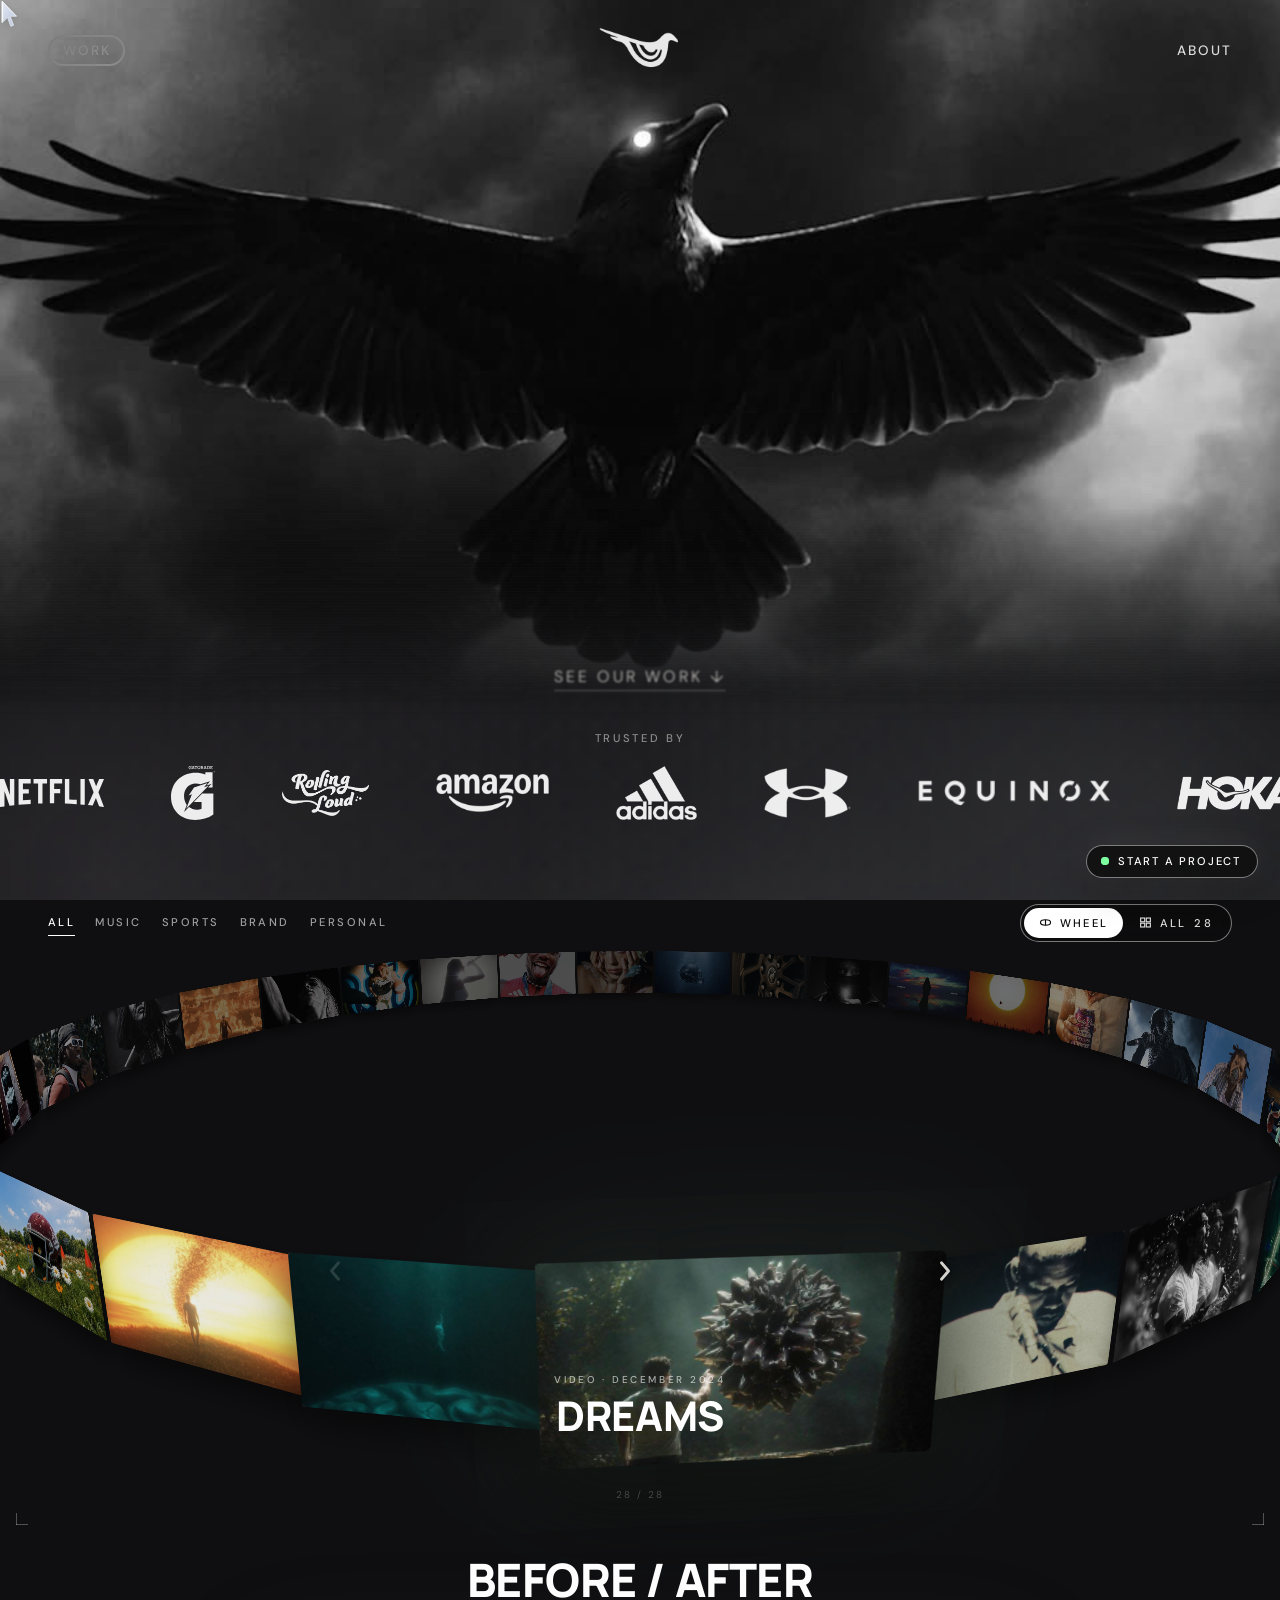
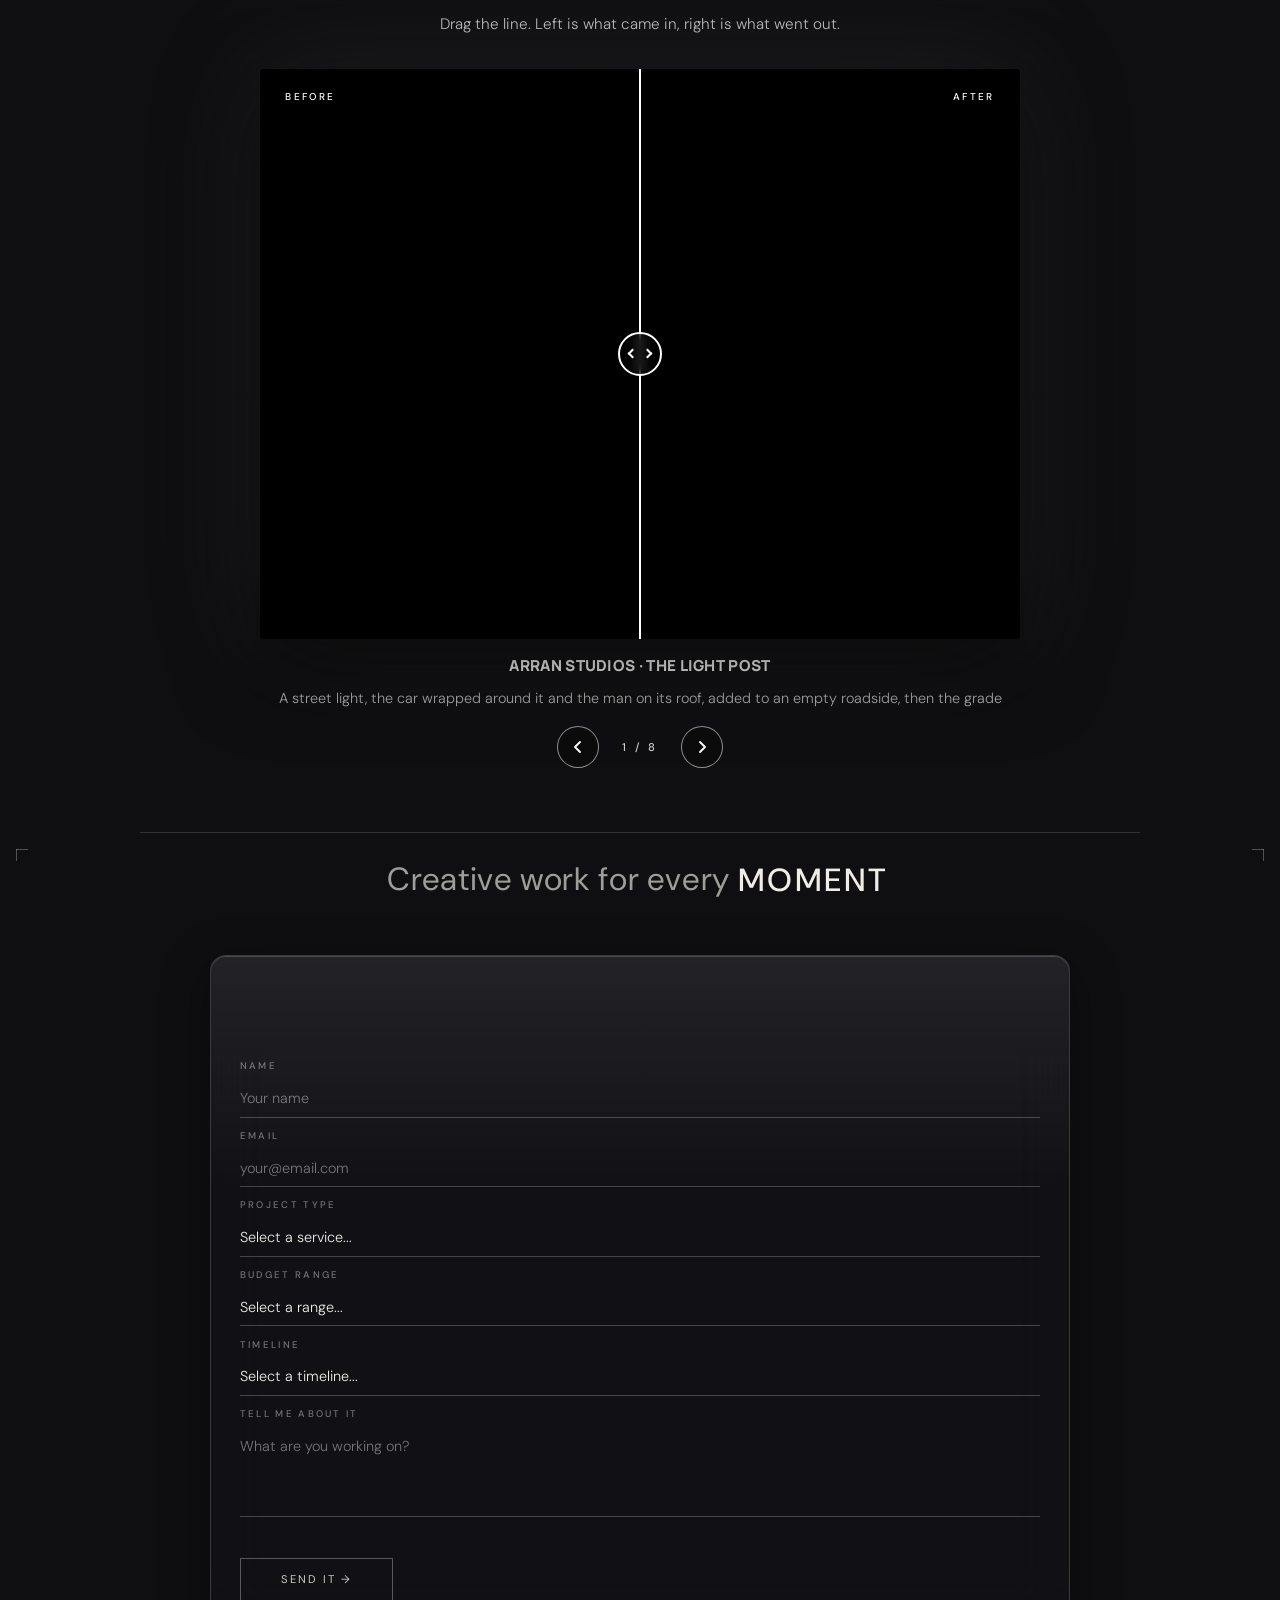
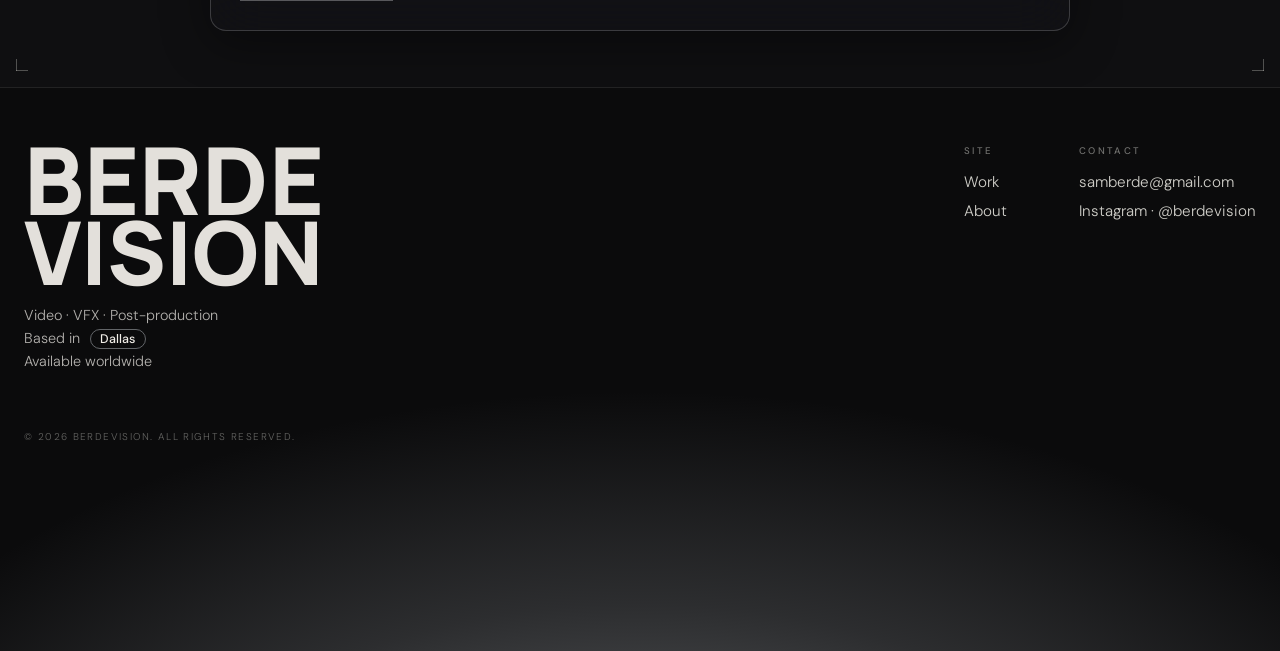
==== commit 891743d9: "Preview: wheel chevrons slightly stronger Co-Authored-By: Claude Fable 5.2 <noreply@anthropic.com>" ====
--- a/preview/index.html
+++ b/preview/index.html
@@ -2740,5 +2740,5 @@
 })();
 </script>
 
-<link rel="stylesheet" href="mock.css?v=col53"><script src="ideas.js?v=9"></script><script src="mock.js?v=20"></script><script src="scrollfx.js?v=4"></script><script src="wheel.js?v=28"></script><script src="colour.js?v=21"></script><link rel="stylesheet" href="collage.css?v=9"><script src="collage.js?v=32"></script><script src="ba.js?v=13"></script></body>
+<link rel="stylesheet" href="mock.css?v=col54"><script src="ideas.js?v=9"></script><script src="mock.js?v=20"></script><script src="scrollfx.js?v=4"></script><script src="wheel.js?v=28"></script><script src="colour.js?v=21"></script><link rel="stylesheet" href="collage.css?v=9"><script src="collage.js?v=32"></script><script src="ba.js?v=13"></script></body>
 </html>
--- a/preview/mock.css
+++ b/preview/mock.css
@@ -643,3 +643,8 @@
 .work-side-arrow svg { width:22px; height:22px; }
 .work-side-arrow:hover { background:none !important; opacity:1; transform:translateY(-50%) scale(1.12) !important; }
 .work-side-arrow:disabled { opacity:.15 !important; }
+
+/* arrows readable over the neighbouring films: a little stronger than first pass, still no bubble */
+.work-side-arrow.m-placed { opacity:.88; }
+.work-side-arrow svg { width:26px; height:26px; }
+.work-side-arrow svg path { stroke-width:2.4; }
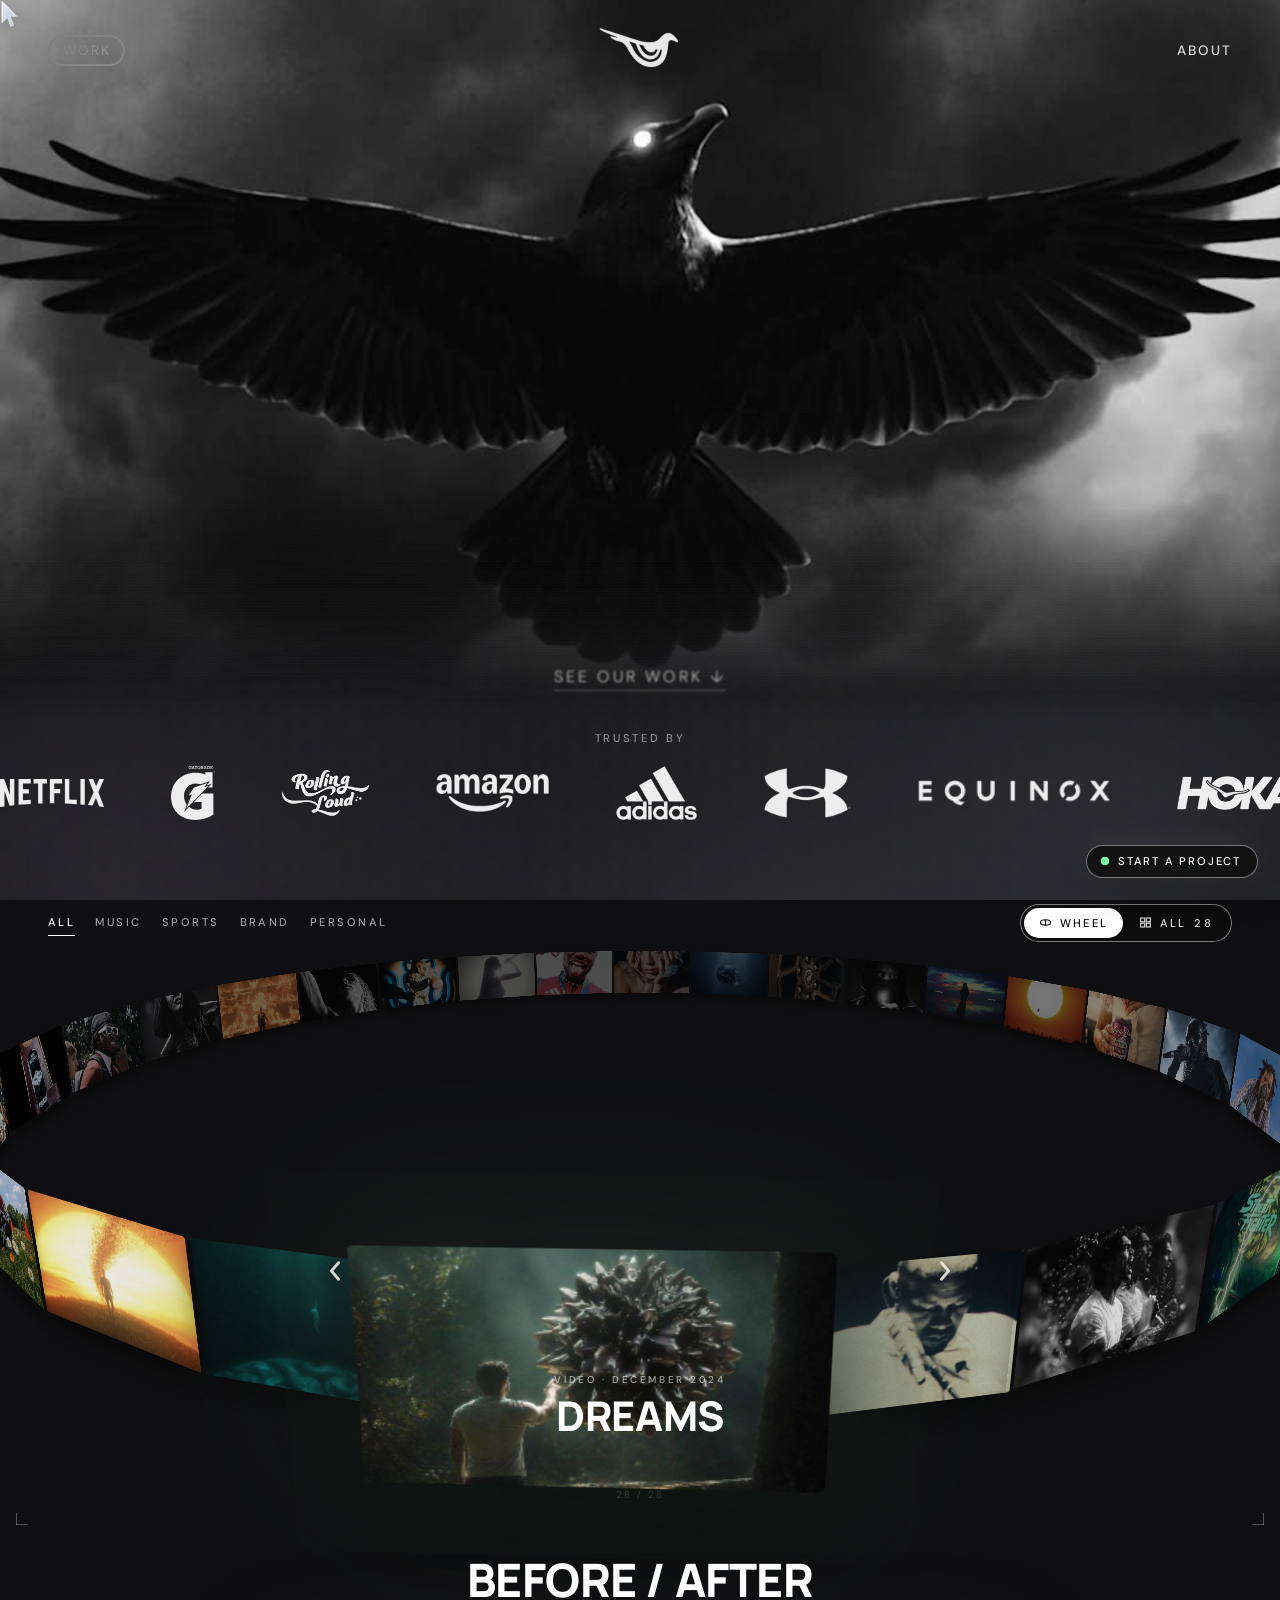
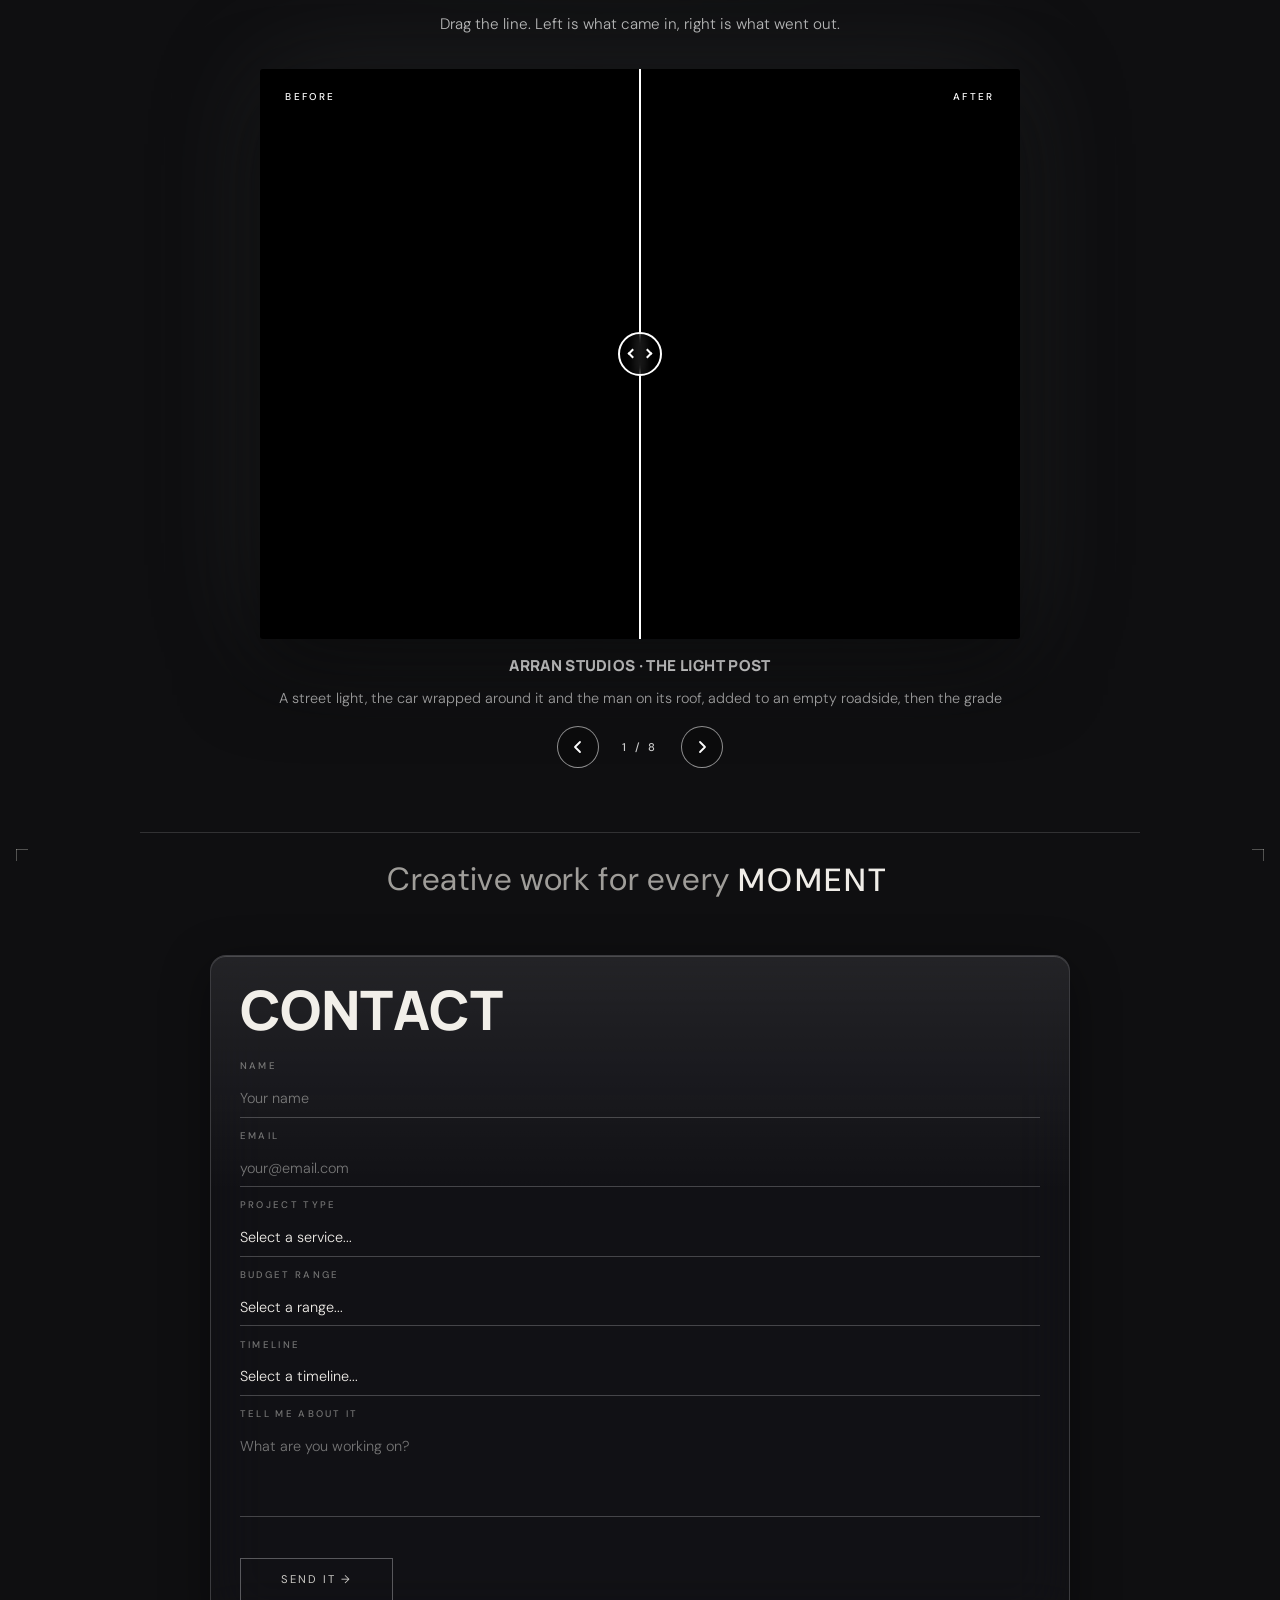
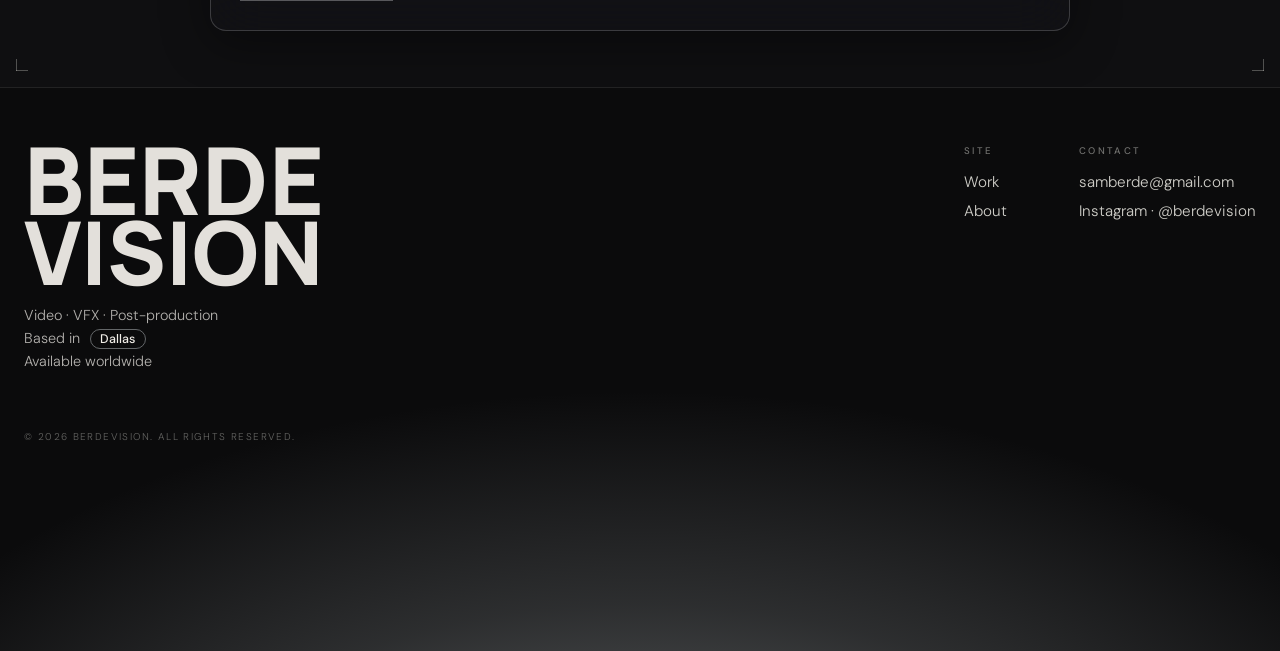
==== commit 898675fe: "Preview: Storm logo sized to read in the client wall Co-Authored-By: Claude Fable 5.2 <noreply@anthr" ====
--- a/preview/index.html
+++ b/preview/index.html
@@ -2740,5 +2740,5 @@
 })();
 </script>
 
-<link rel="stylesheet" href="mock.css?v=col54"><script src="ideas.js?v=9"></script><script src="mock.js?v=20"></script><script src="scrollfx.js?v=4"></script><script src="wheel.js?v=28"></script><script src="colour.js?v=21"></script><link rel="stylesheet" href="collage.css?v=9"><script src="collage.js?v=32"></script><script src="ba.js?v=13"></script></body>
+<link rel="stylesheet" href="mock.css?v=col55"><script src="ideas.js?v=9"></script><script src="mock.js?v=20"></script><script src="scrollfx.js?v=4"></script><script src="wheel.js?v=28"></script><script src="colour.js?v=21"></script><link rel="stylesheet" href="collage.css?v=9"><script src="collage.js?v=32"></script><script src="ba.js?v=13"></script></body>
 </html>
--- a/preview/mock.css
+++ b/preview/mock.css
@@ -648,3 +648,7 @@
 .work-side-arrow.m-placed { opacity:.88; }
 .work-side-arrow svg { width:26px; height:26px; }
 .work-side-arrow svg path { stroke-width:2.4; }
+
+/* (Nov 27, Sam: "fix the storm logo") the Storm mark is a tall stacked logo, so at the shared height it shrank to a speck; it gets its own height */
+.m-cl img[alt="Storm"] { max-height:84px; }
+@media (max-width:860px){ .m-cl img[alt="Storm"] { max-height:70px; } }
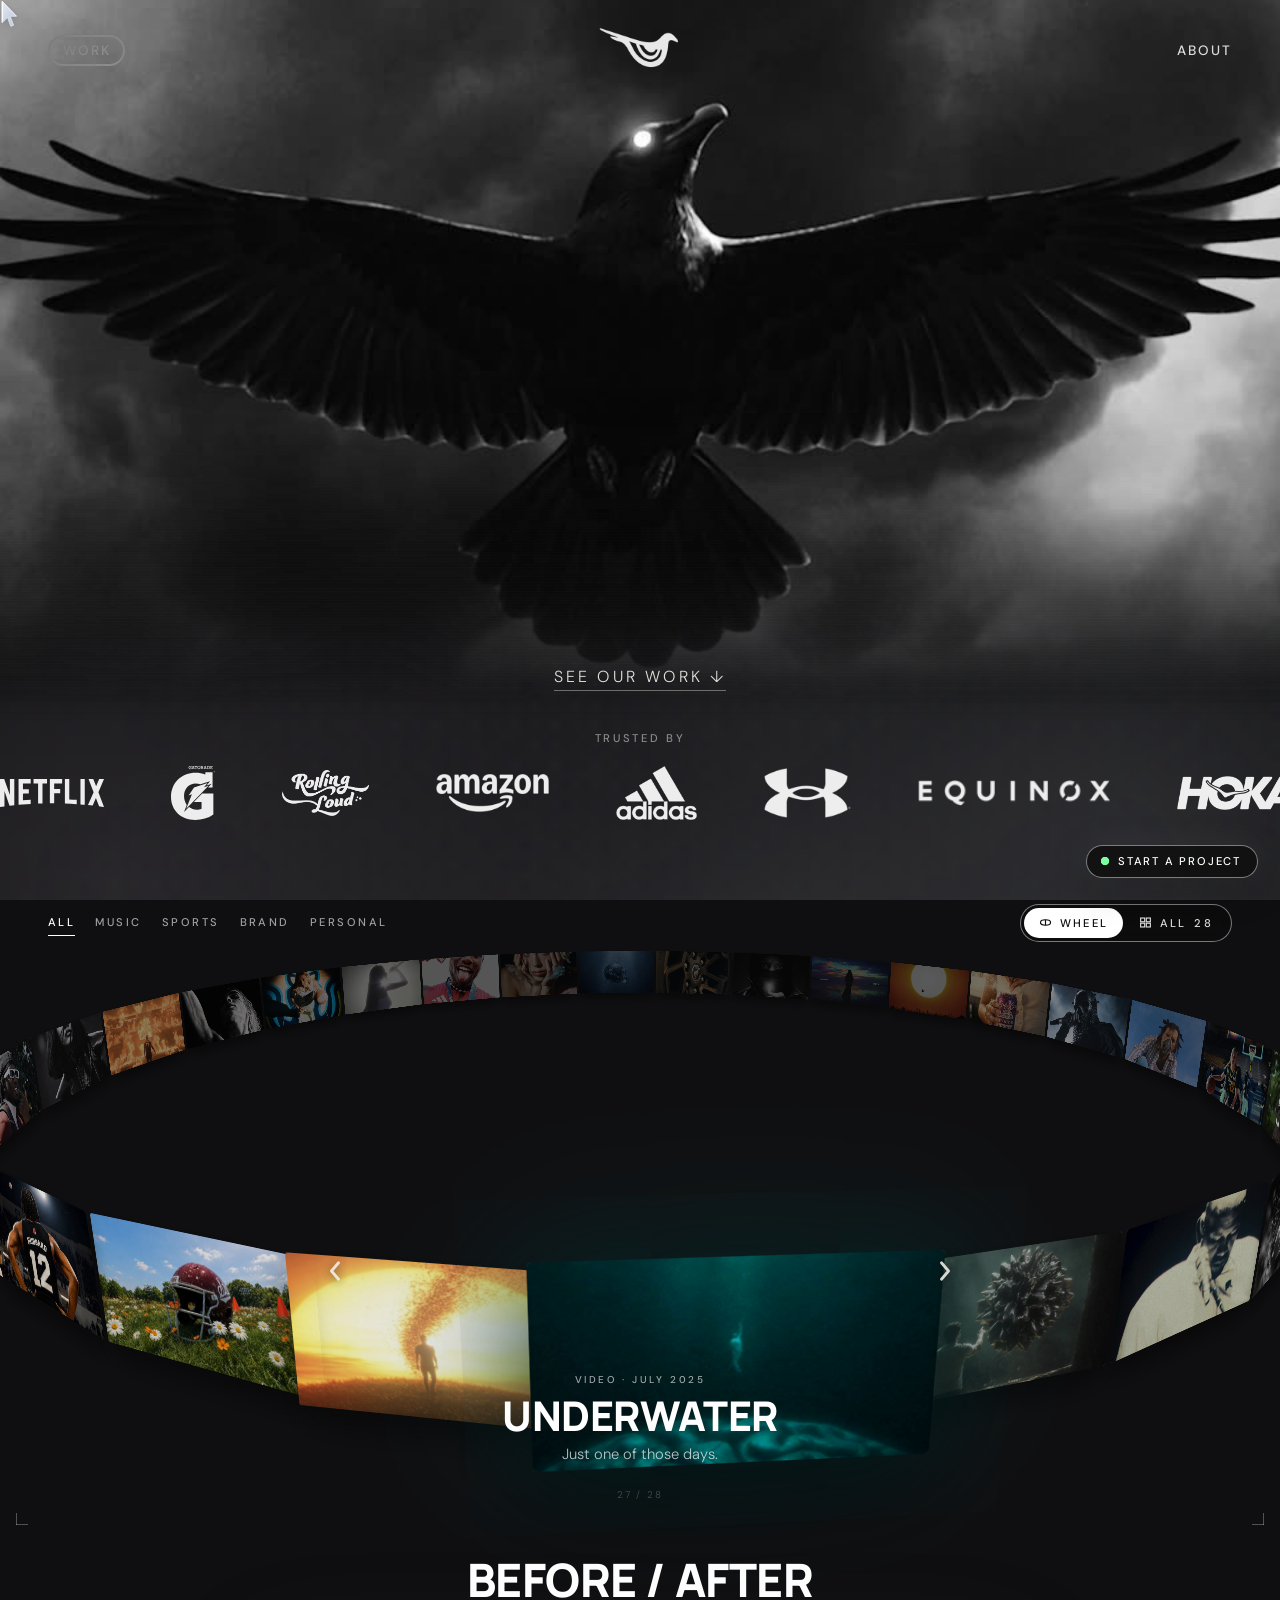
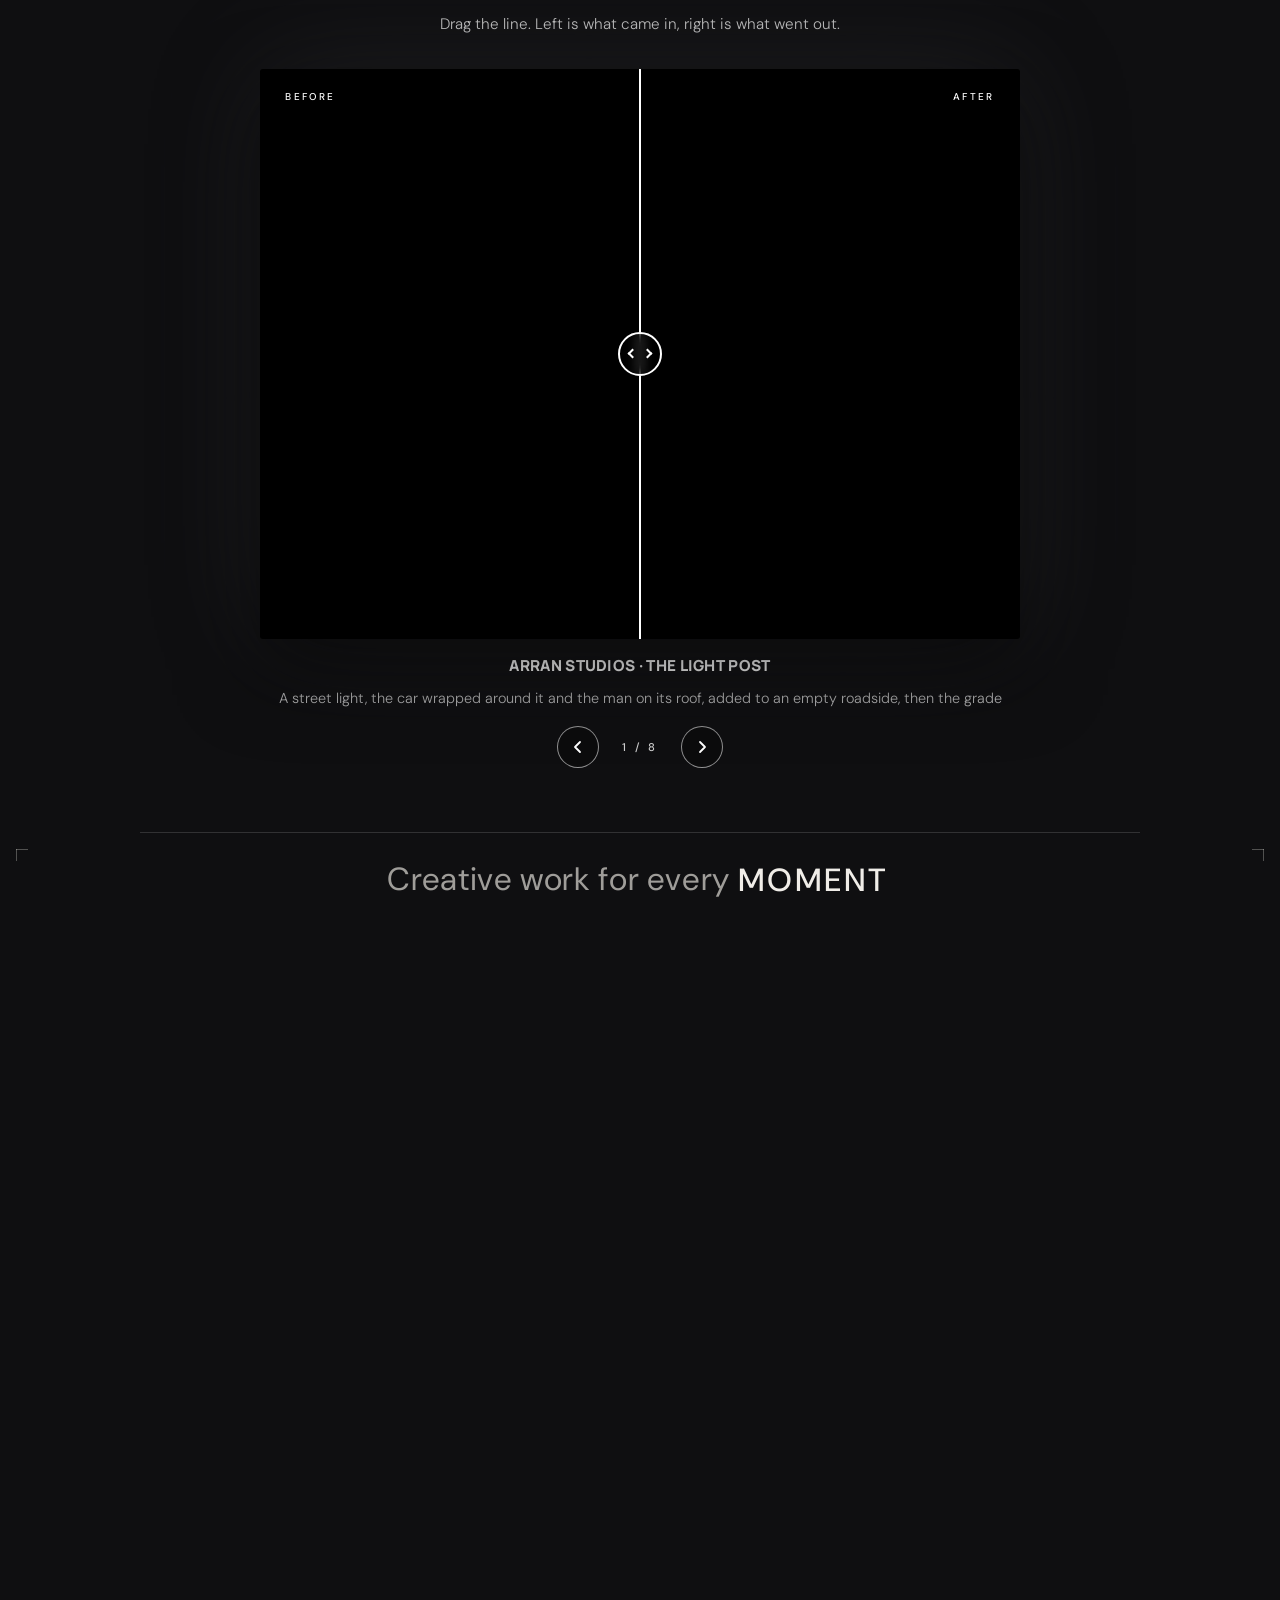
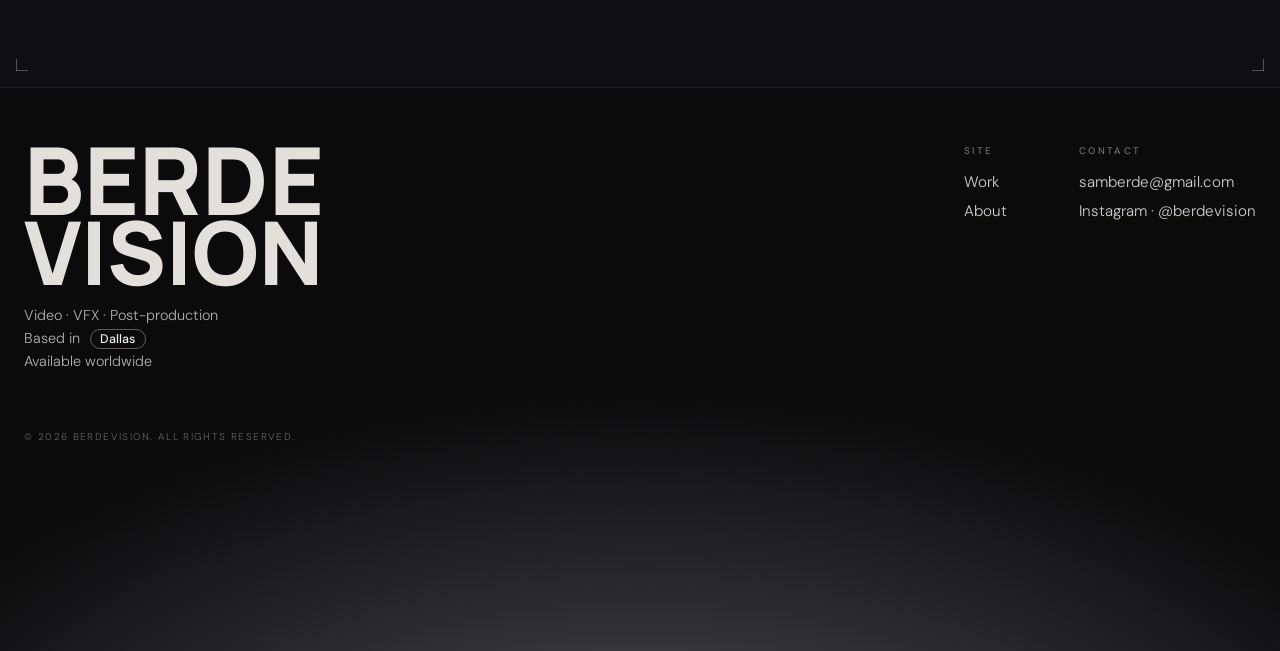
==== commit aaa37948: "Preview: animated 3D raven on the VFX service card Co-Authored-By: Claude Fable 5.2 <noreply@anthrop" ====
--- a/preview/index.html
+++ b/preview/index.html
@@ -1788,7 +1788,7 @@
           <ul><li>Music videos</li><li>Campaign spots</li><li>Live show coverage</li><li>Tour films</li><li>Sports hype videos</li><li>Show recaps</li></ul>
         </article>
         <article class="m-card">
-          <div class="m-card-im"><img src="thumbs/w_im-47-3f39cd2c6a.jpg" alt="Cal WBB" loading="lazy"></div>
+          <div class="m-card-im m-card-obj" data-obj="raven"><video muted loop playsinline preload="none" poster="objects/raven_poster.png" aria-label="A 3D raven building up from a wireframe to a finished model"></video></div>
           <h3>VFX &amp; Compositing</h3>
           <p>Visual effects and motion work built to hold up on any screen.</p>
           <ul><li>3D animation</li><li>Compositing</li><li>Campaign VFX</li><li>Team intros</li><li>Cover animation</li><li>Title work</li></ul>
@@ -2740,5 +2740,5 @@
 })();
 </script>
 
-<link rel="stylesheet" href="mock.css?v=col55"><script src="ideas.js?v=9"></script><script src="mock.js?v=20"></script><script src="scrollfx.js?v=4"></script><script src="wheel.js?v=28"></script><script src="colour.js?v=21"></script><link rel="stylesheet" href="collage.css?v=9"><script src="collage.js?v=32"></script><script src="ba.js?v=13"></script></body>
+<link rel="stylesheet" href="mock.css?v=col56"><script src="ideas.js?v=9"></script><script src="mock.js?v=21"></script><script src="scrollfx.js?v=4"></script><script src="wheel.js?v=28"></script><script src="colour.js?v=21"></script><link rel="stylesheet" href="collage.css?v=9"><script src="collage.js?v=32"></script><script src="ba.js?v=13"></script></body>
 </html>
--- a/preview/mock.css
+++ b/preview/mock.css
@@ -652,3 +652,7 @@
 /* (Nov 27, Sam: "fix the storm logo") the Storm mark is a tall stacked logo, so at the shared height it shrank to a speck; it gets its own height */
 .m-cl img[alt="Storm"] { max-height:84px; }
 @media (max-width:860px){ .m-cl img[alt="Storm"] { max-height:70px; } }
+
+/* (Nov 27, Sam) 3D object on a service card: a transparent video sitting straight on the card, no frame behind it */
+.m-card-im.m-card-obj { background:none; border-radius:0; overflow:visible; }
+.m-card-obj video { width:100%; height:100%; object-fit:cover; display:block; background:none; }
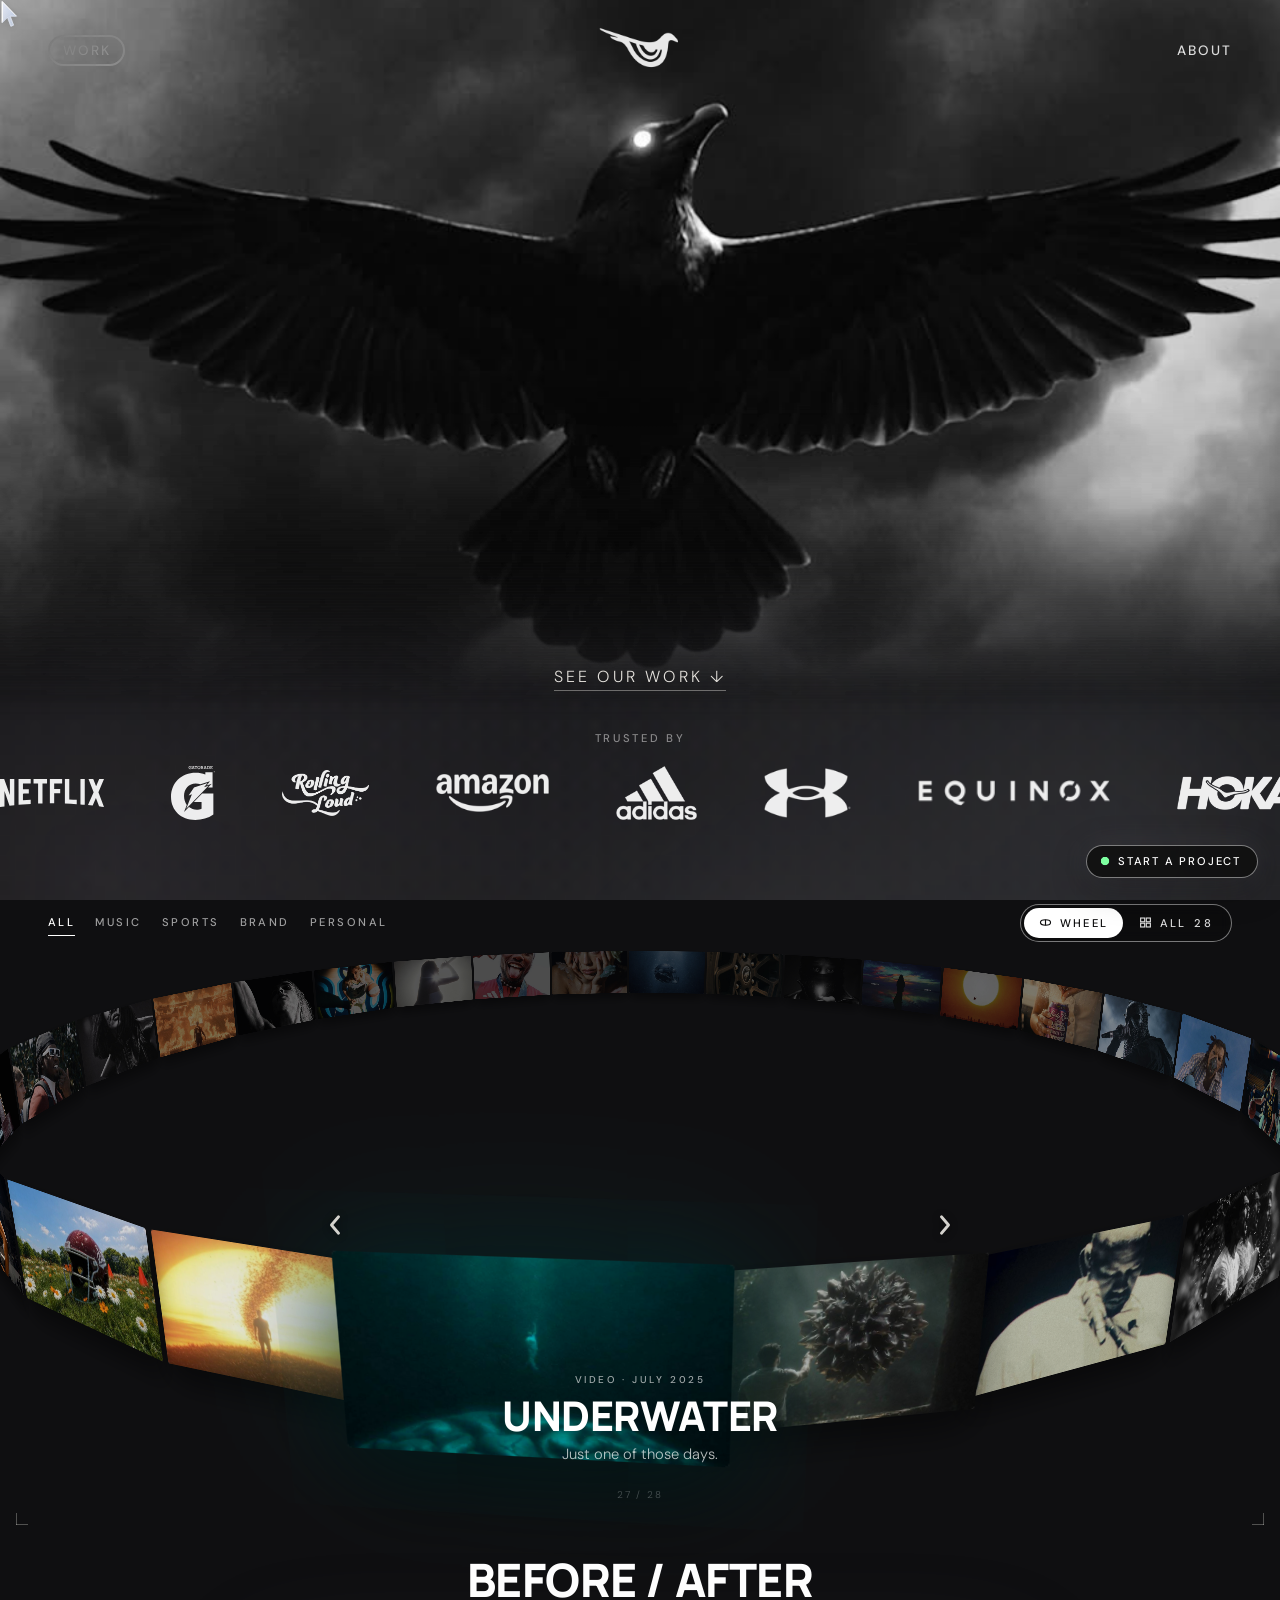
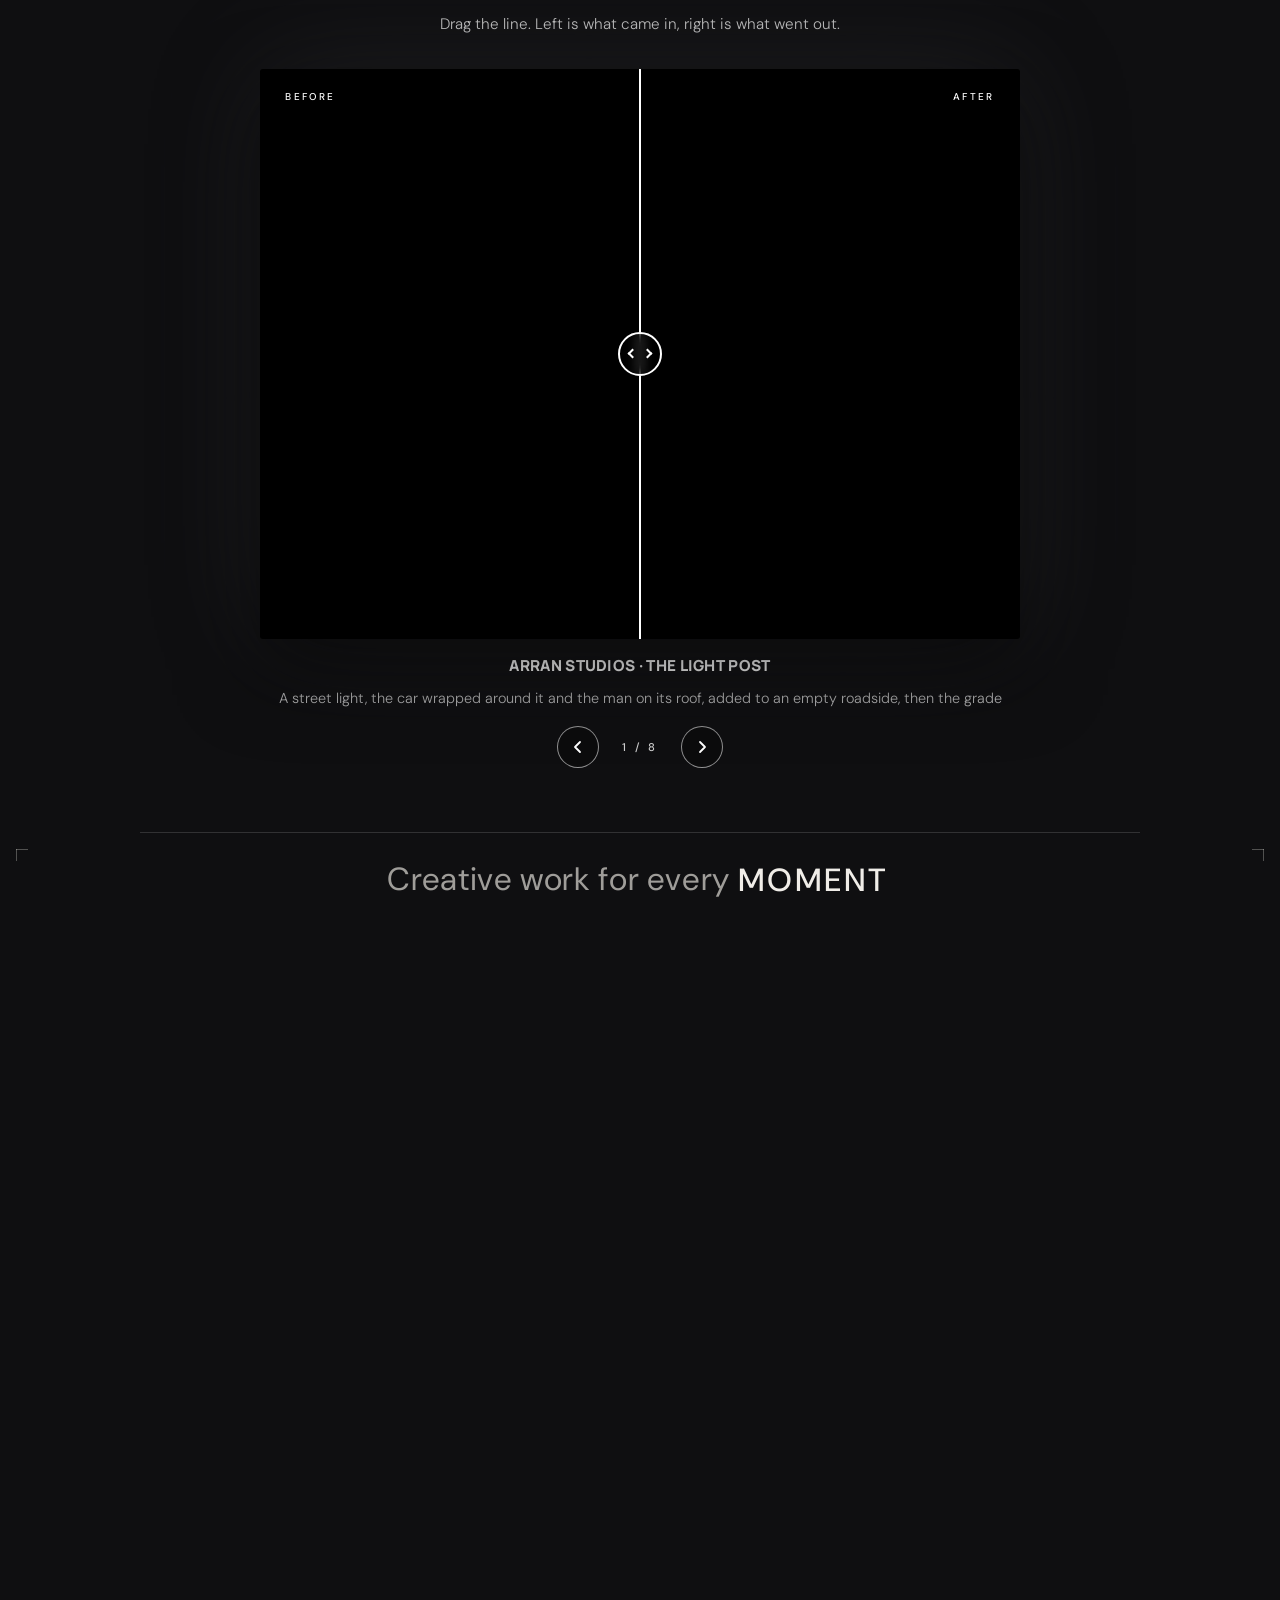
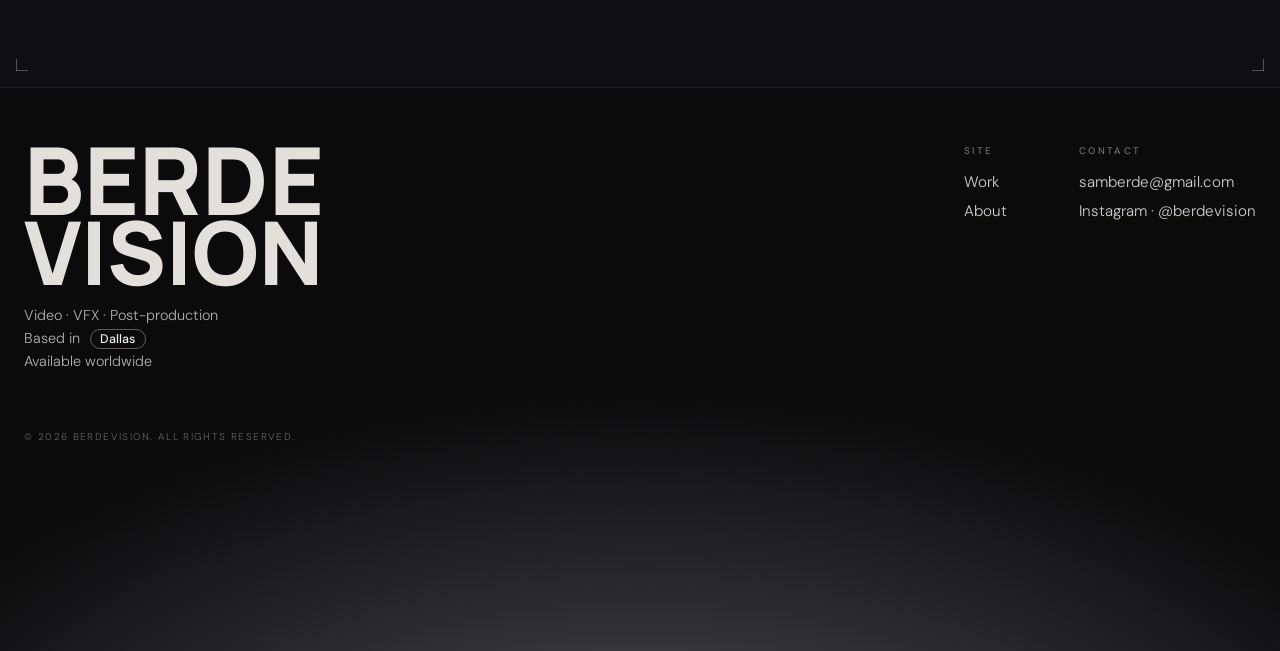
==== commit 68d8be1f: "Preview: animated 3D camera and film reel on the service cards; raven glitch cleaned Co-Authored-By:" ====
--- a/preview/index.html
+++ b/preview/index.html
@@ -1782,7 +1782,7 @@
 
       <div class="m-cards">
         <article class="m-card">
-          <div class="m-card-im"><img src="thumbs/w_im-41-9eb5d9445b.jpg" alt="Ye - AT&amp;T Stadium" loading="lazy"></div>
+          <div class="m-card-im m-card-obj" data-obj="camera"><video muted loop playsinline preload="none" poster="objects/camera_poster.png" aria-label="A 3D cinema camera building up from a wireframe, its record light on"></video></div>
           <h3>Direction &amp; Cinematography</h3>
           <p>Creative lead on set — concept to camera.</p>
           <ul><li>Music videos</li><li>Campaign spots</li><li>Live show coverage</li><li>Tour films</li><li>Sports hype videos</li><li>Show recaps</li></ul>
@@ -1794,7 +1794,7 @@
           <ul><li>3D animation</li><li>Compositing</li><li>Campaign VFX</li><li>Team intros</li><li>Cover animation</li><li>Title work</li></ul>
         </article>
         <article class="m-card">
-          <div class="m-card-im"><img src="thumbs/w_im-05-c21f2a61ed.jpg" alt="For Seattle." loading="lazy"></div>
+          <div class="m-card-im m-card-obj" data-obj="reel"><video muted loop playsinline preload="none" poster="objects/reel_poster.png" aria-label="A 3D film reel being cut and becoming a video with a play button"></video></div>
           <h3>Editing &amp; Post</h3>
           <p>Cutting, finishing, and color built around your vision.</p>
           <ul><li>Edit</li><li>Color grading</li><li>Cutdowns</li><li>Alternate versions</li><li>Finishing</li><li>Delivery</li></ul>
@@ -2740,5 +2740,5 @@
 })();
 </script>
 
-<link rel="stylesheet" href="mock.css?v=col56"><script src="ideas.js?v=9"></script><script src="mock.js?v=21"></script><script src="scrollfx.js?v=4"></script><script src="wheel.js?v=28"></script><script src="colour.js?v=21"></script><link rel="stylesheet" href="collage.css?v=9"><script src="collage.js?v=32"></script><script src="ba.js?v=13"></script></body>
+<link rel="stylesheet" href="mock.css?v=col56"><script src="ideas.js?v=9"></script><script src="mock.js?v=22"></script><script src="scrollfx.js?v=4"></script><script src="wheel.js?v=28"></script><script src="colour.js?v=21"></script><link rel="stylesheet" href="collage.css?v=9"><script src="collage.js?v=32"></script><script src="ba.js?v=13"></script></body>
 </html>
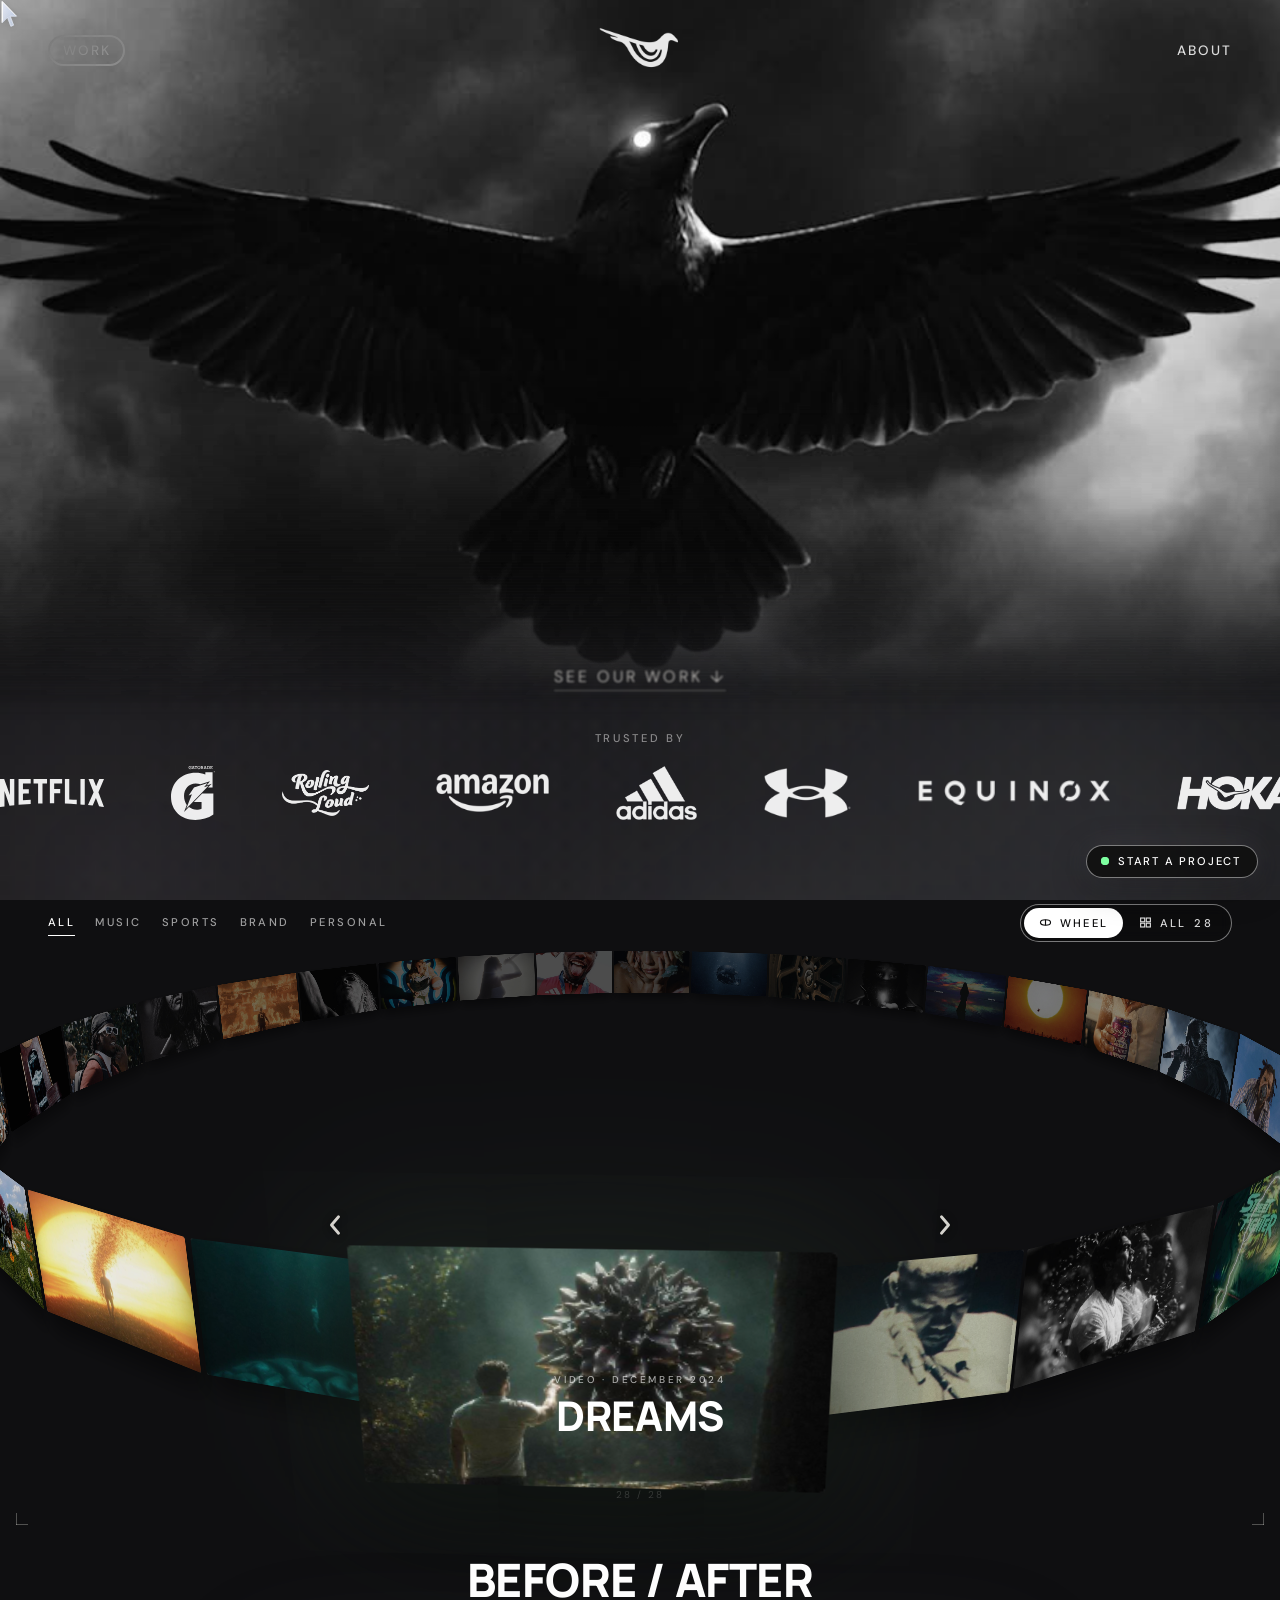
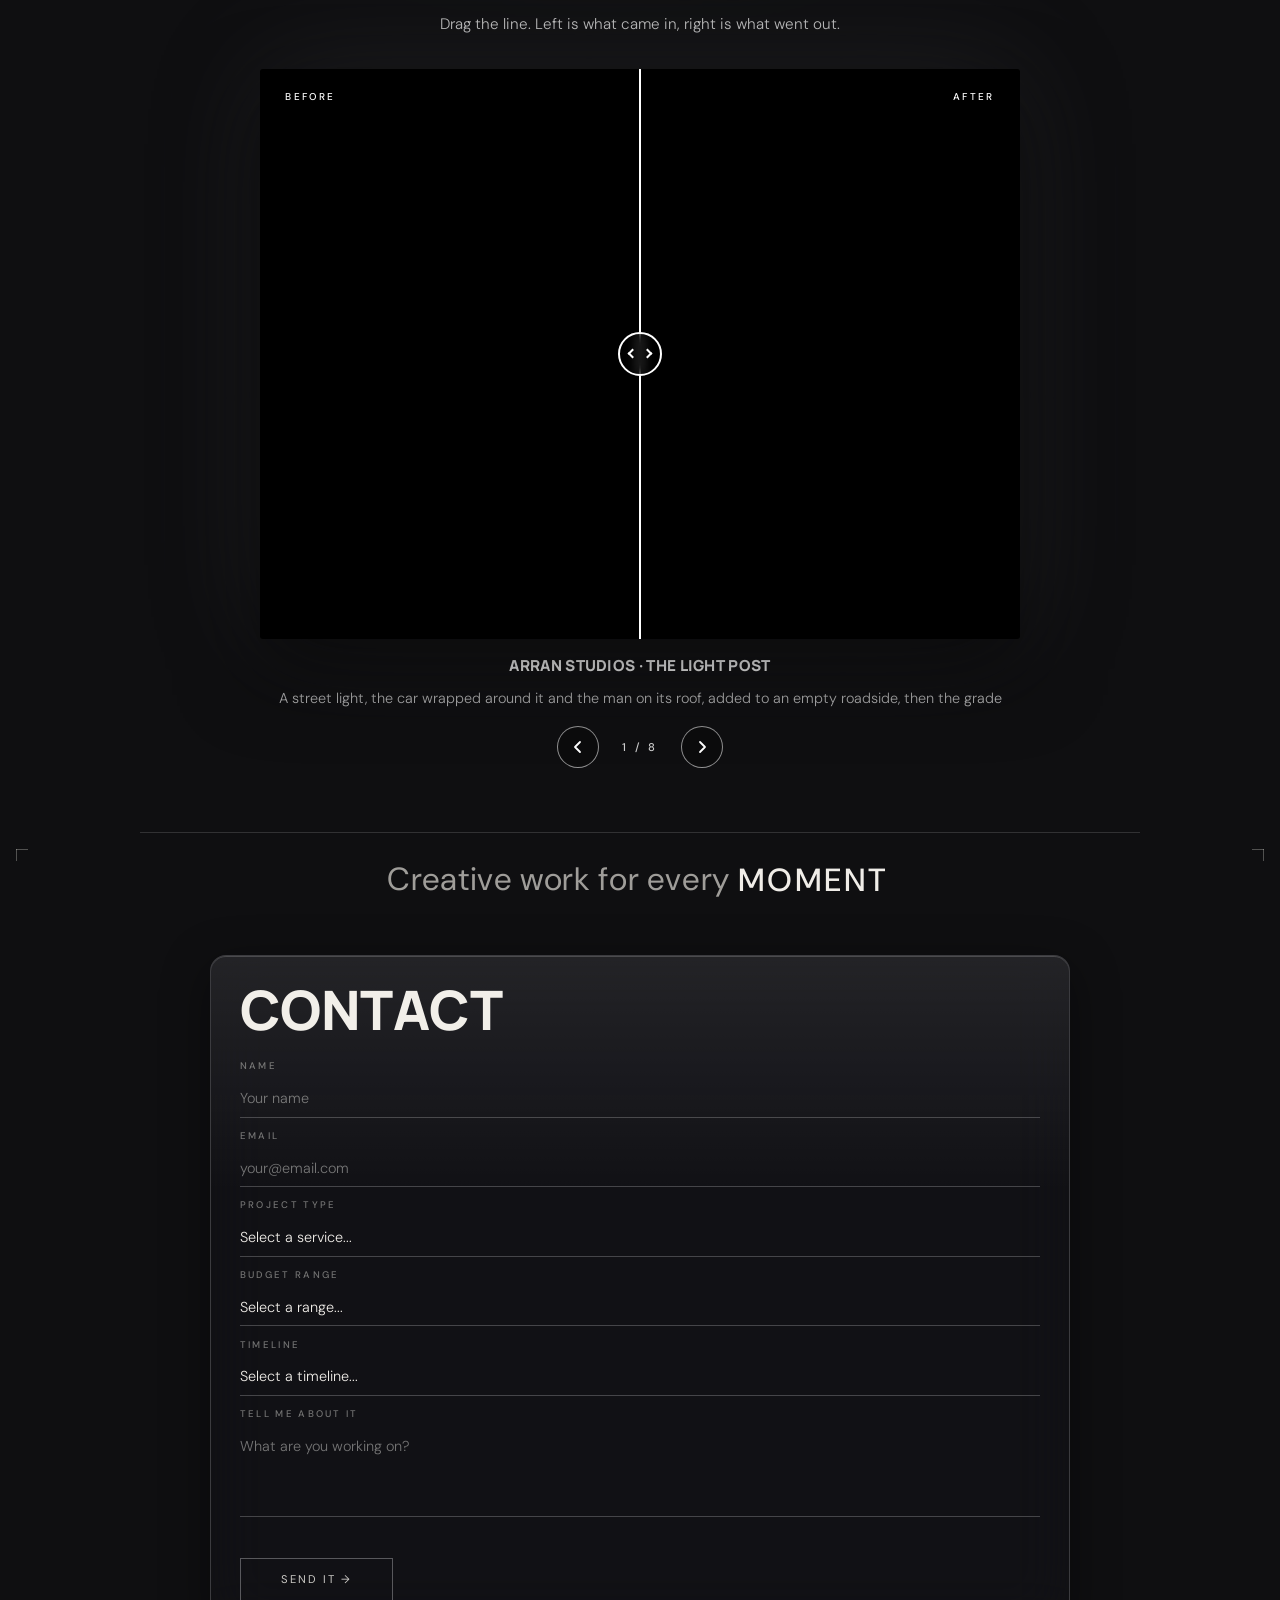
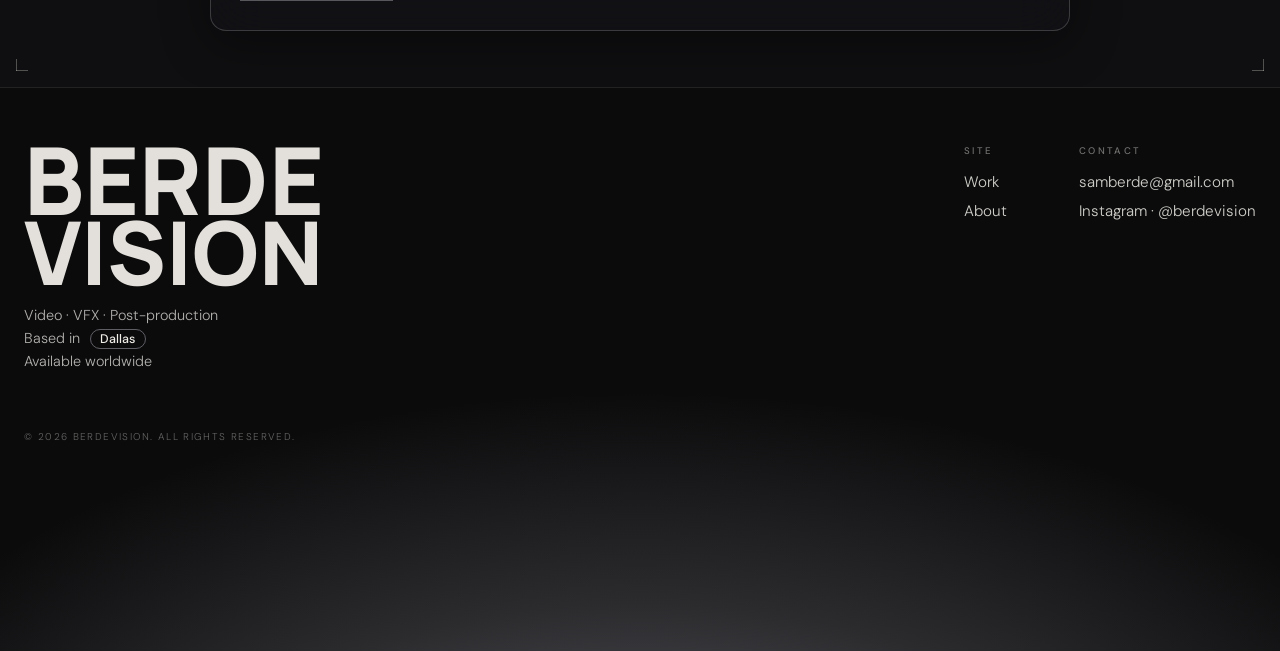
==== commit fe8186b6: "Preview: camera assembles, reel tape is cut into the video; only the raven keeps the wireframe build" ====
--- a/preview/index.html
+++ b/preview/index.html
@@ -1782,7 +1782,7 @@
 
       <div class="m-cards">
         <article class="m-card">
-          <div class="m-card-im m-card-obj" data-obj="camera"><video muted loop playsinline preload="none" poster="objects/camera_poster.png" aria-label="A 3D cinema camera building up from a wireframe, its record light on"></video></div>
+          <div class="m-card-im m-card-obj" data-obj="camera"><video muted loop playsinline preload="none" poster="objects/camera_poster.png?v=3" aria-label="A 3D cinema camera assembling from its parts, then its record light coming on"></video></div>
           <h3>Direction &amp; Cinematography</h3>
           <p>Creative lead on set — concept to camera.</p>
           <ul><li>Music videos</li><li>Campaign spots</li><li>Live show coverage</li><li>Tour films</li><li>Sports hype videos</li><li>Show recaps</li></ul>
@@ -1794,7 +1794,7 @@
           <ul><li>3D animation</li><li>Compositing</li><li>Campaign VFX</li><li>Team intros</li><li>Cover animation</li><li>Title work</li></ul>
         </article>
         <article class="m-card">
-          <div class="m-card-im m-card-obj" data-obj="reel"><video muted loop playsinline preload="none" poster="objects/reel_poster.png" aria-label="A 3D film reel being cut and becoming a video with a play button"></video></div>
+          <div class="m-card-im m-card-obj" data-obj="reel"><video muted loop playsinline preload="none" poster="objects/reel_poster.png?v=3" aria-label="Film tape unravelling from a reel, cut by scissors, and becoming a video with a play button"></video></div>
           <h3>Editing &amp; Post</h3>
           <p>Cutting, finishing, and color built around your vision.</p>
           <ul><li>Edit</li><li>Color grading</li><li>Cutdowns</li><li>Alternate versions</li><li>Finishing</li><li>Delivery</li></ul>
@@ -2740,5 +2740,5 @@
 })();
 </script>
 
-<link rel="stylesheet" href="mock.css?v=col56"><script src="ideas.js?v=9"></script><script src="mock.js?v=22"></script><script src="scrollfx.js?v=4"></script><script src="wheel.js?v=28"></script><script src="colour.js?v=21"></script><link rel="stylesheet" href="collage.css?v=9"><script src="collage.js?v=32"></script><script src="ba.js?v=13"></script></body>
+<link rel="stylesheet" href="mock.css?v=col56"><script src="ideas.js?v=9"></script><script src="mock.js?v=23"></script><script src="scrollfx.js?v=4"></script><script src="wheel.js?v=28"></script><script src="colour.js?v=21"></script><link rel="stylesheet" href="collage.css?v=9"><script src="collage.js?v=32"></script><script src="ba.js?v=13"></script></body>
 </html>
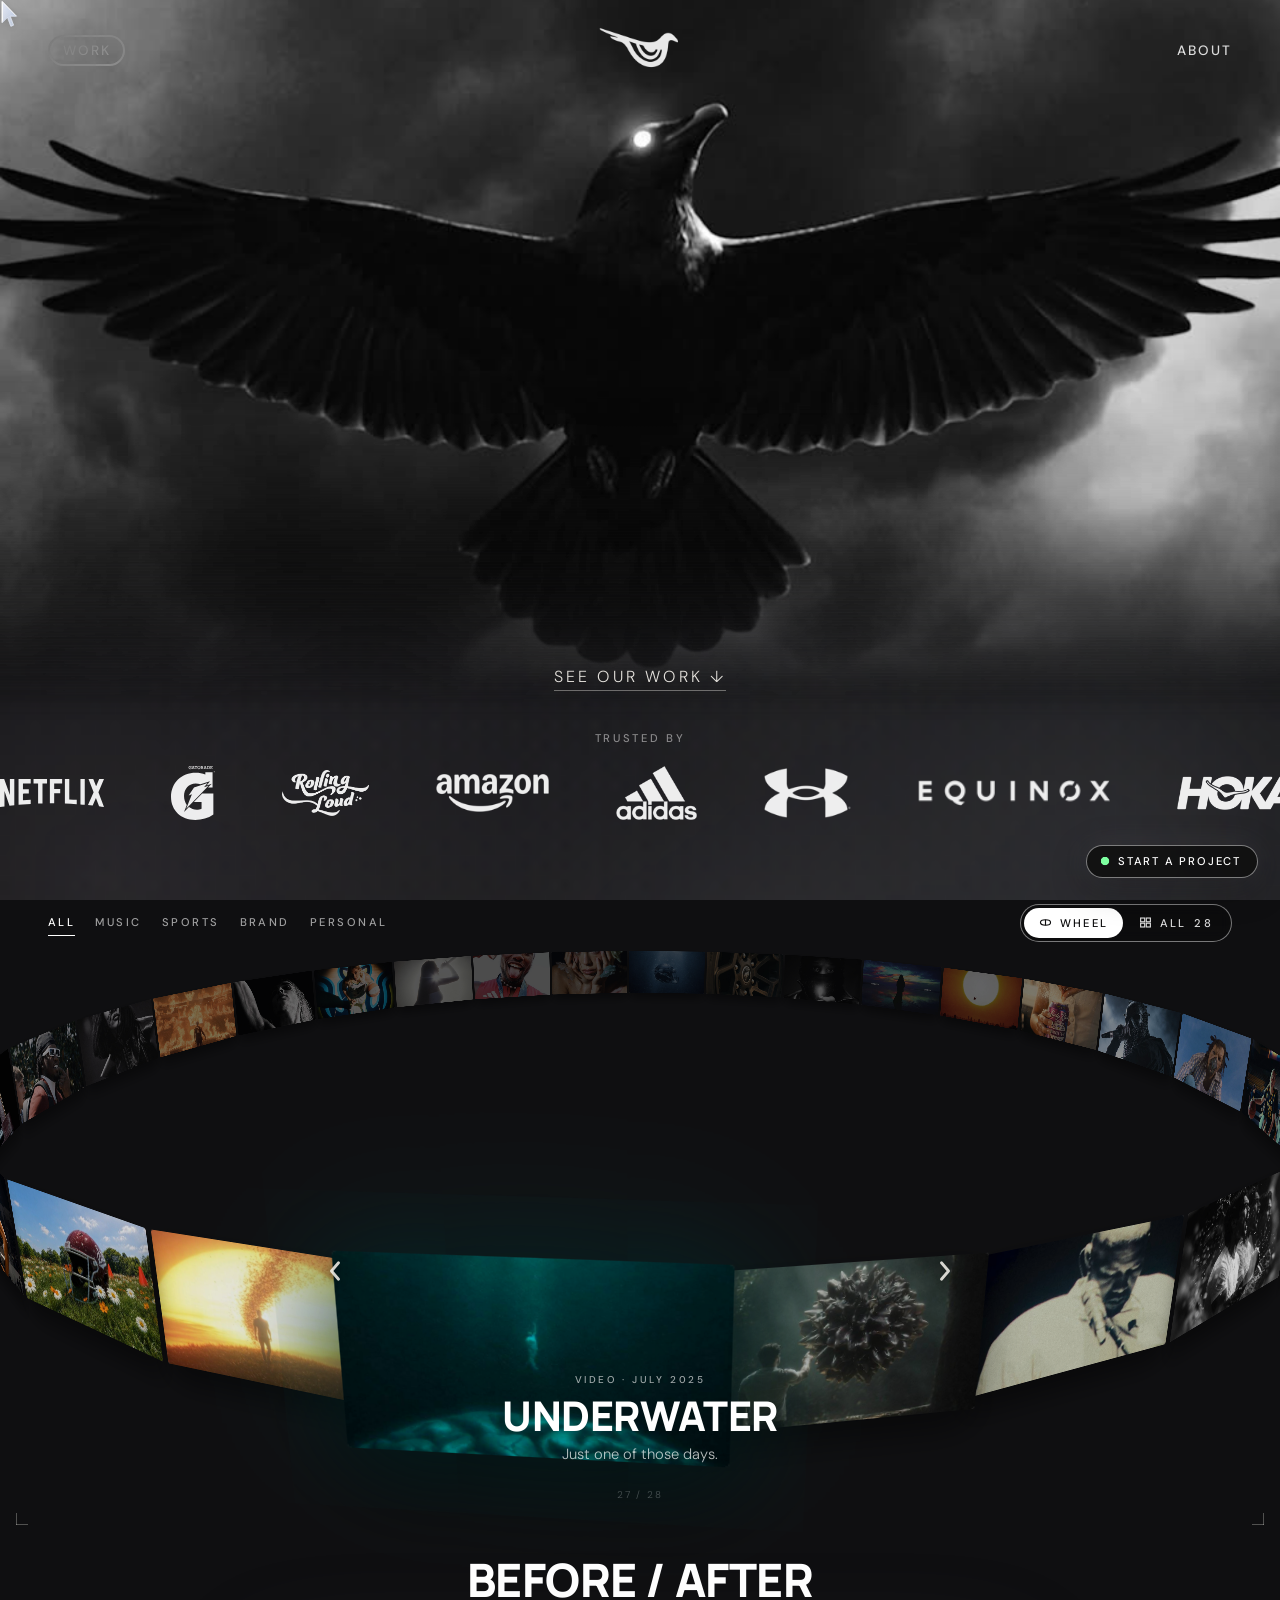
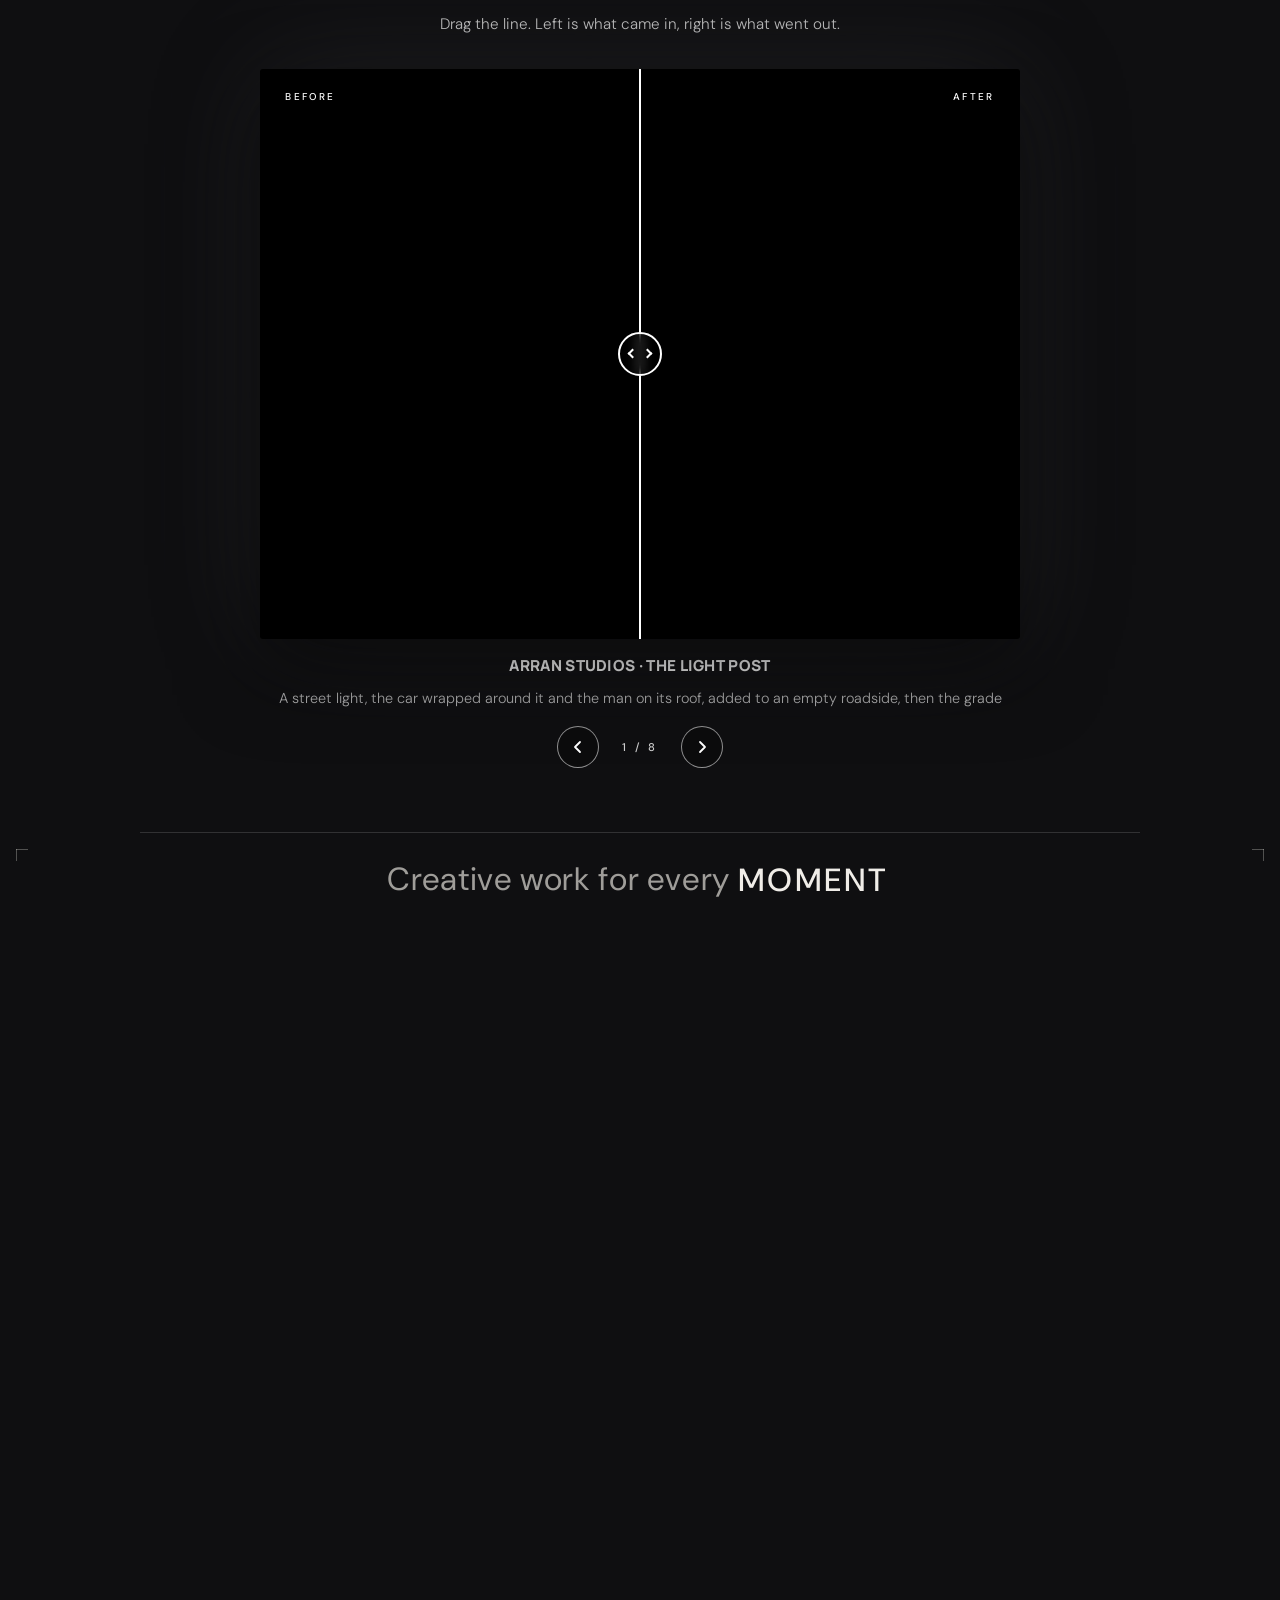
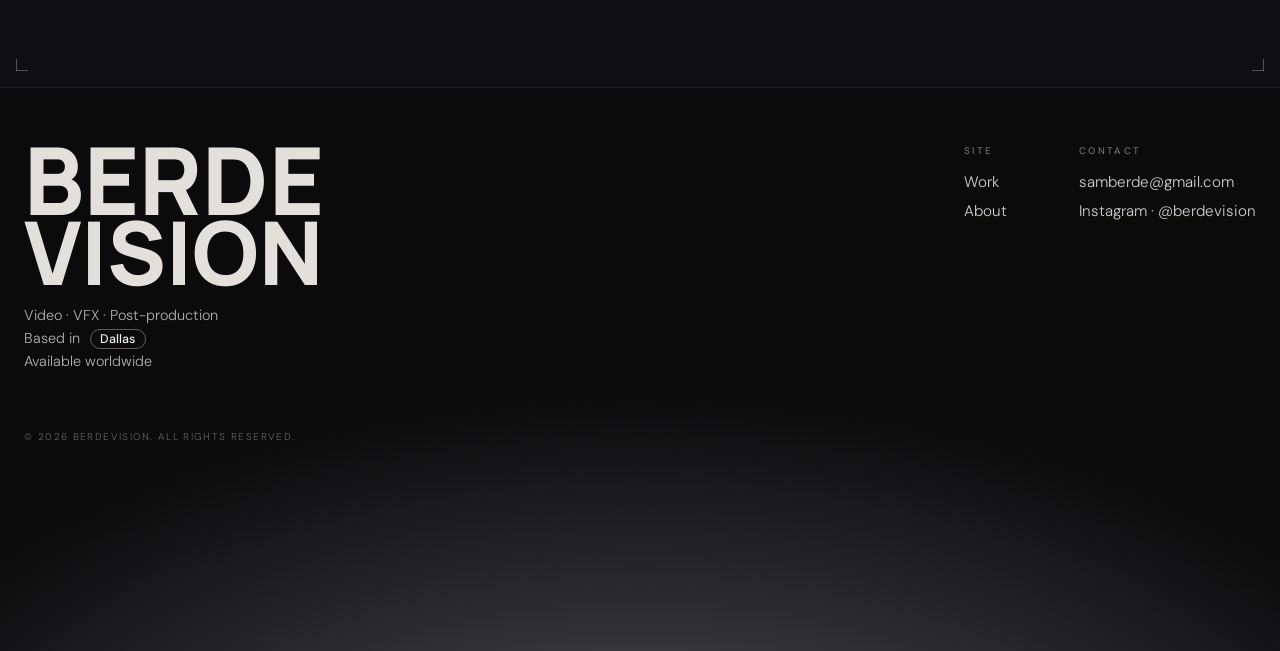
==== commit 154891f7: "Preview: service objects contained, nothing touches the card edges Co-Authored-By: Claude Fable 5.2 " ====
--- a/preview/index.html
+++ b/preview/index.html
@@ -1782,19 +1782,19 @@
 
       <div class="m-cards">
         <article class="m-card">
-          <div class="m-card-im m-card-obj" data-obj="camera"><video muted loop playsinline preload="none" poster="objects/camera_poster.png?v=3" aria-label="A 3D cinema camera assembling from its parts, then its record light coming on"></video></div>
+          <div class="m-card-im m-card-obj" data-obj="camera"><video muted loop playsinline preload="none" poster="objects/camera_poster.png?v=4" aria-label="A 3D cinema camera assembling from its parts, then its record light coming on"></video></div>
           <h3>Direction &amp; Cinematography</h3>
           <p>Creative lead on set — concept to camera.</p>
           <ul><li>Music videos</li><li>Campaign spots</li><li>Live show coverage</li><li>Tour films</li><li>Sports hype videos</li><li>Show recaps</li></ul>
         </article>
         <article class="m-card">
-          <div class="m-card-im m-card-obj" data-obj="raven"><video muted loop playsinline preload="none" poster="objects/raven_poster.png" aria-label="A 3D raven building up from a wireframe to a finished model"></video></div>
+          <div class="m-card-im m-card-obj" data-obj="raven"><video muted loop playsinline preload="none" poster="objects/raven_poster.png?v=4" aria-label="A 3D raven building up from a wireframe to a finished model"></video></div>
           <h3>VFX &amp; Compositing</h3>
           <p>Visual effects and motion work built to hold up on any screen.</p>
           <ul><li>3D animation</li><li>Compositing</li><li>Campaign VFX</li><li>Team intros</li><li>Cover animation</li><li>Title work</li></ul>
         </article>
         <article class="m-card">
-          <div class="m-card-im m-card-obj" data-obj="reel"><video muted loop playsinline preload="none" poster="objects/reel_poster.png?v=3" aria-label="Film tape unravelling from a reel, cut by scissors, and becoming a video with a play button"></video></div>
+          <div class="m-card-im m-card-obj" data-obj="reel"><video muted loop playsinline preload="none" poster="objects/reel_poster.png?v=4" aria-label="Film tape unravelling from a reel, cut by scissors, and becoming a video with a play button"></video></div>
           <h3>Editing &amp; Post</h3>
           <p>Cutting, finishing, and color built around your vision.</p>
           <ul><li>Edit</li><li>Color grading</li><li>Cutdowns</li><li>Alternate versions</li><li>Finishing</li><li>Delivery</li></ul>
@@ -2740,5 +2740,5 @@
 })();
 </script>
 
-<link rel="stylesheet" href="mock.css?v=col56"><script src="ideas.js?v=9"></script><script src="mock.js?v=23"></script><script src="scrollfx.js?v=4"></script><script src="wheel.js?v=28"></script><script src="colour.js?v=21"></script><link rel="stylesheet" href="collage.css?v=9"><script src="collage.js?v=32"></script><script src="ba.js?v=13"></script></body>
+<link rel="stylesheet" href="mock.css?v=col56"><script src="ideas.js?v=9"></script><script src="mock.js?v=24"></script><script src="scrollfx.js?v=4"></script><script src="wheel.js?v=28"></script><script src="colour.js?v=21"></script><link rel="stylesheet" href="collage.css?v=9"><script src="collage.js?v=32"></script><script src="ba.js?v=13"></script></body>
 </html>
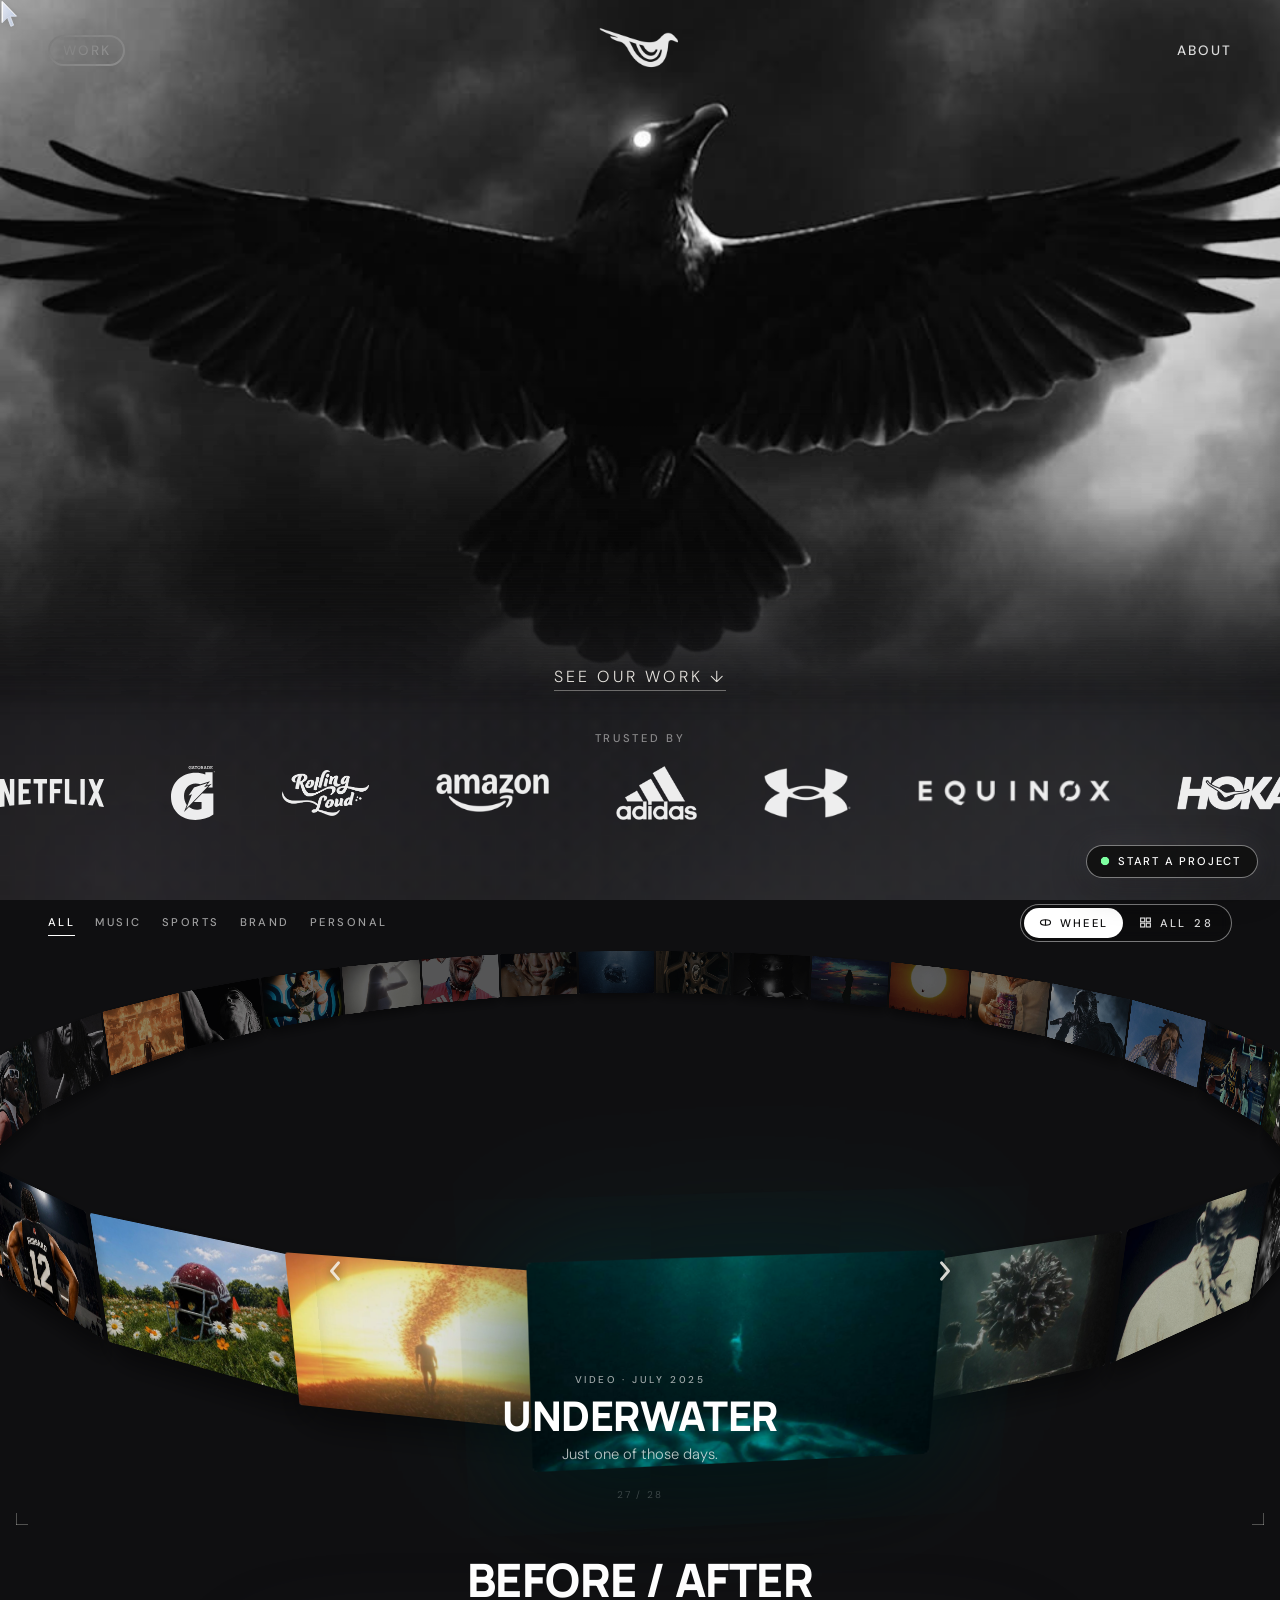
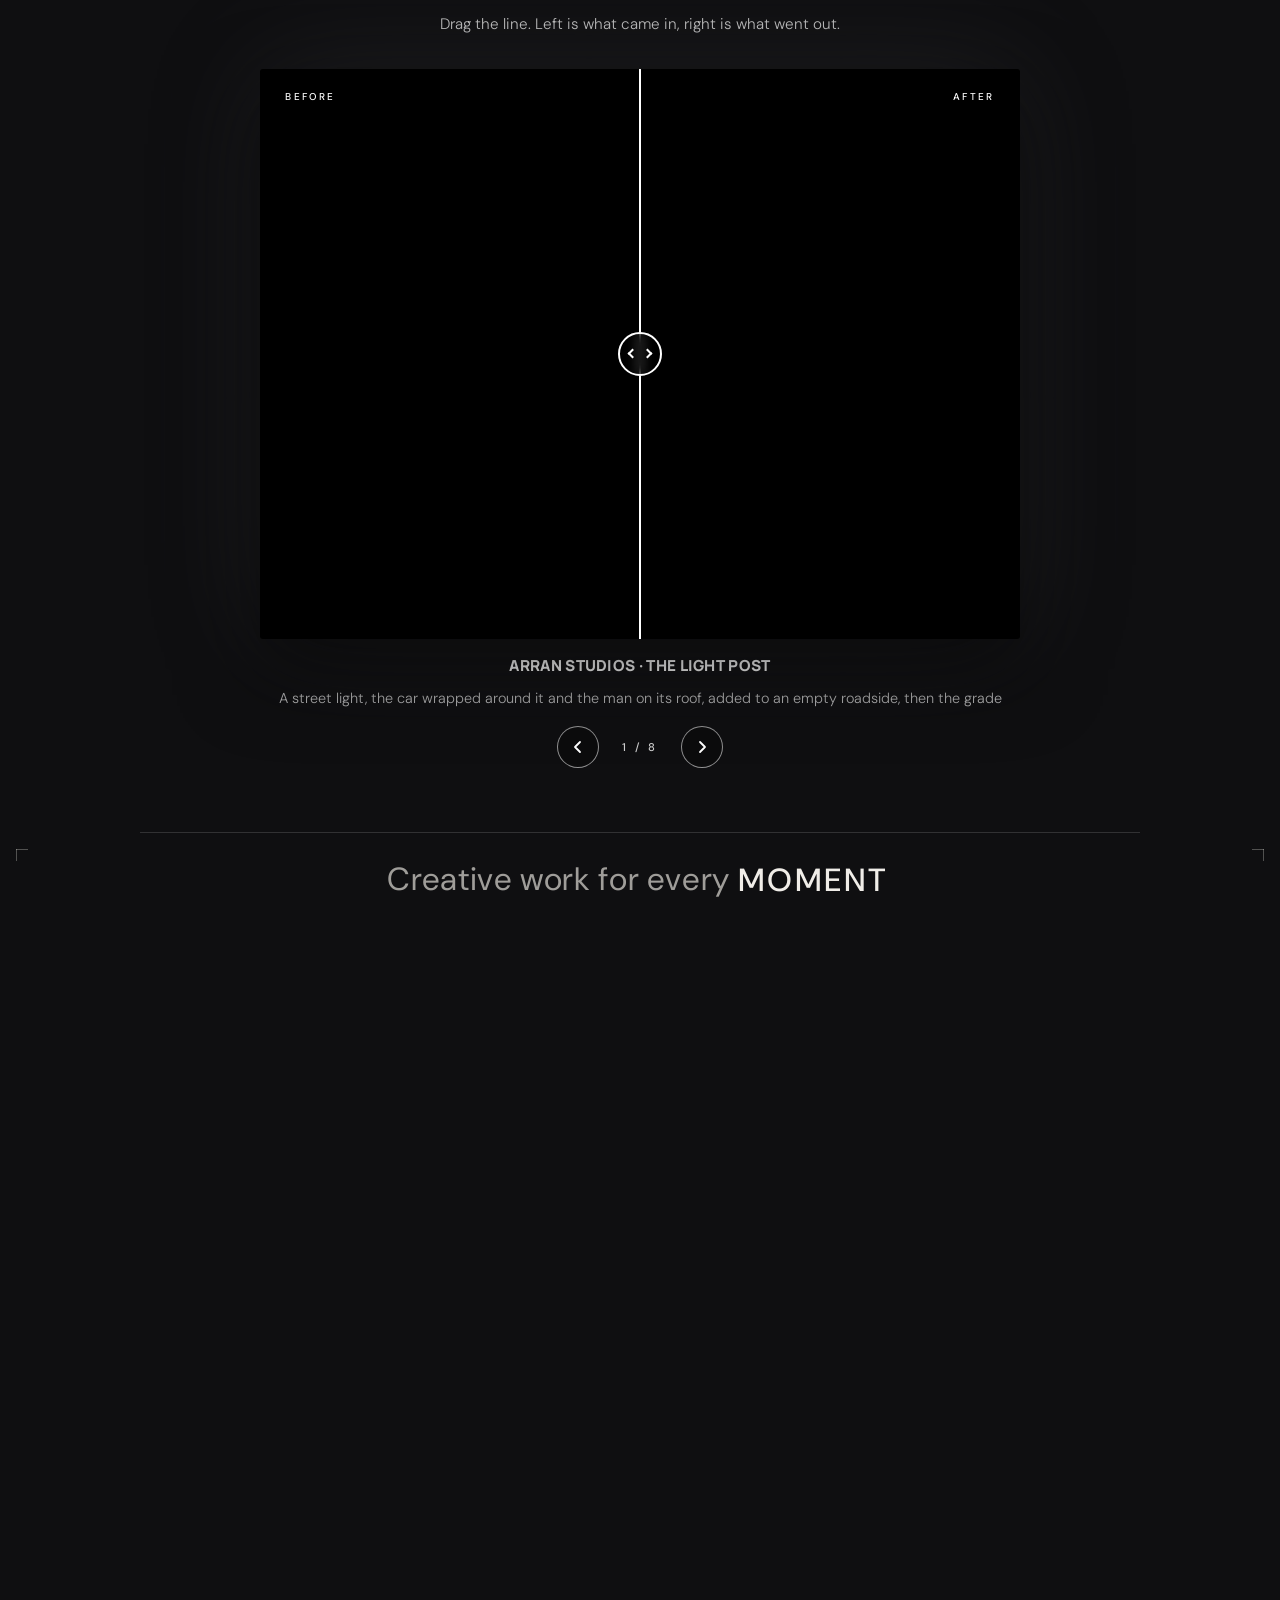
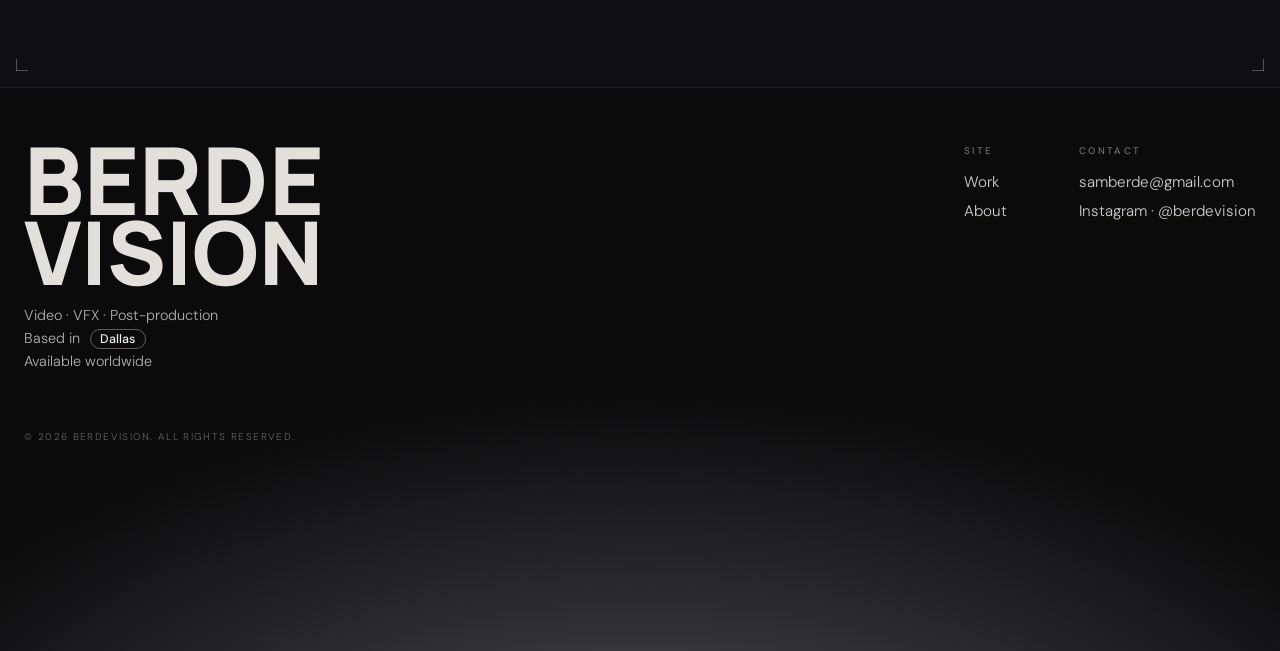
==== commit 4eb50af9: "Preview: camera lens glows red (no blinking light); editing is a film strip, not a reel Co-Authored-" ====
--- a/preview/index.html
+++ b/preview/index.html
@@ -1782,7 +1782,7 @@
 
       <div class="m-cards">
         <article class="m-card">
-          <div class="m-card-im m-card-obj" data-obj="camera"><video muted loop playsinline preload="none" poster="objects/camera_poster.png?v=4" aria-label="A 3D cinema camera assembling from its parts, then its record light coming on"></video></div>
+          <div class="m-card-im m-card-obj" data-obj="camera"><video muted loop playsinline preload="none" poster="objects/camera_poster.png?v=5" aria-label="A 3D cinema camera assembling from its parts, then its lens glowing red"></video></div>
           <h3>Direction &amp; Cinematography</h3>
           <p>Creative lead on set — concept to camera.</p>
           <ul><li>Music videos</li><li>Campaign spots</li><li>Live show coverage</li><li>Tour films</li><li>Sports hype videos</li><li>Show recaps</li></ul>
@@ -1794,7 +1794,7 @@
           <ul><li>3D animation</li><li>Compositing</li><li>Campaign VFX</li><li>Team intros</li><li>Cover animation</li><li>Title work</li></ul>
         </article>
         <article class="m-card">
-          <div class="m-card-im m-card-obj" data-obj="reel"><video muted loop playsinline preload="none" poster="objects/reel_poster.png?v=4" aria-label="Film tape unravelling from a reel, cut by scissors, and becoming a video with a play button"></video></div>
+          <div class="m-card-im m-card-obj" data-obj="reel"><video muted loop playsinline preload="none" poster="objects/reel_poster.png?v=5" aria-label="A strip of film cut by scissors and becoming a video with a play button"></video></div>
           <h3>Editing &amp; Post</h3>
           <p>Cutting, finishing, and color built around your vision.</p>
           <ul><li>Edit</li><li>Color grading</li><li>Cutdowns</li><li>Alternate versions</li><li>Finishing</li><li>Delivery</li></ul>
@@ -2740,5 +2740,5 @@
 })();
 </script>
 
-<link rel="stylesheet" href="mock.css?v=col56"><script src="ideas.js?v=9"></script><script src="mock.js?v=24"></script><script src="scrollfx.js?v=4"></script><script src="wheel.js?v=28"></script><script src="colour.js?v=21"></script><link rel="stylesheet" href="collage.css?v=9"><script src="collage.js?v=32"></script><script src="ba.js?v=13"></script></body>
+<link rel="stylesheet" href="mock.css?v=col56"><script src="ideas.js?v=9"></script><script src="mock.js?v=25"></script><script src="scrollfx.js?v=4"></script><script src="wheel.js?v=28"></script><script src="colour.js?v=21"></script><link rel="stylesheet" href="collage.css?v=9"><script src="collage.js?v=32"></script><script src="ba.js?v=13"></script></body>
 </html>
